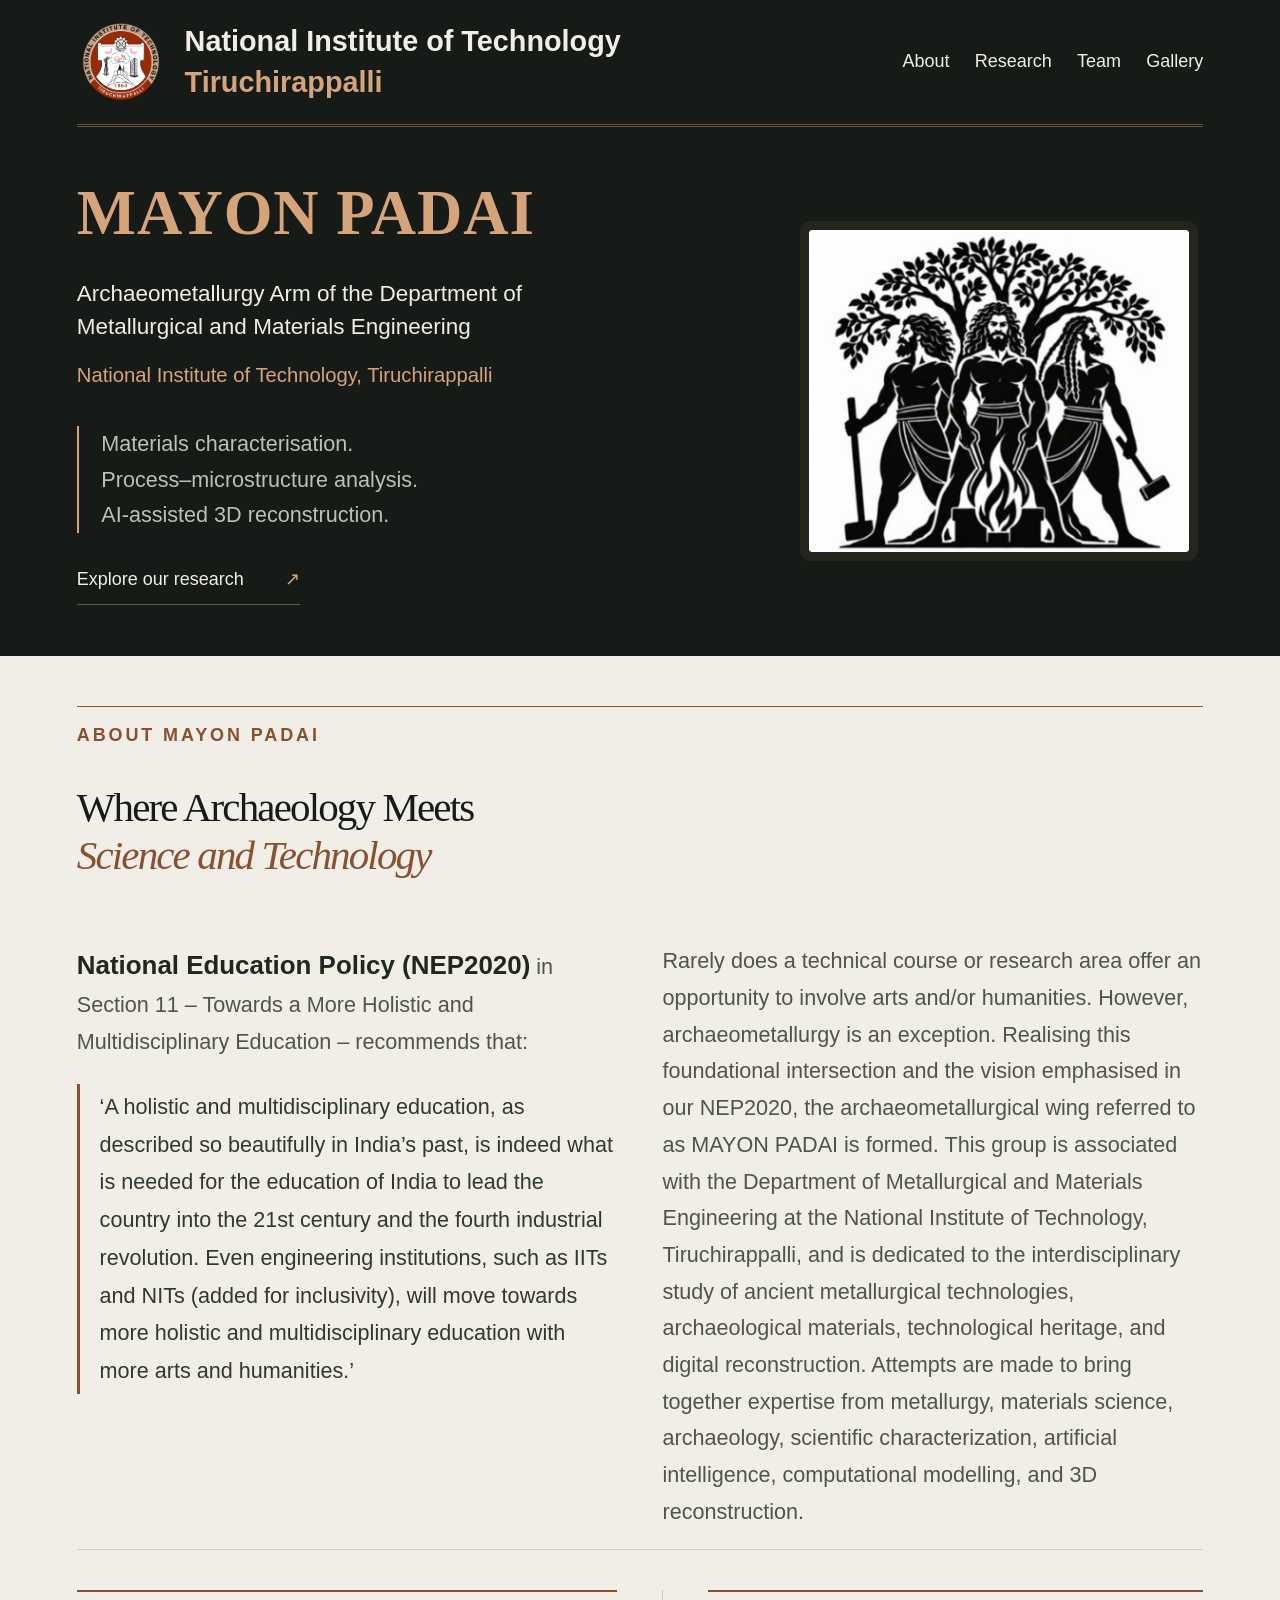
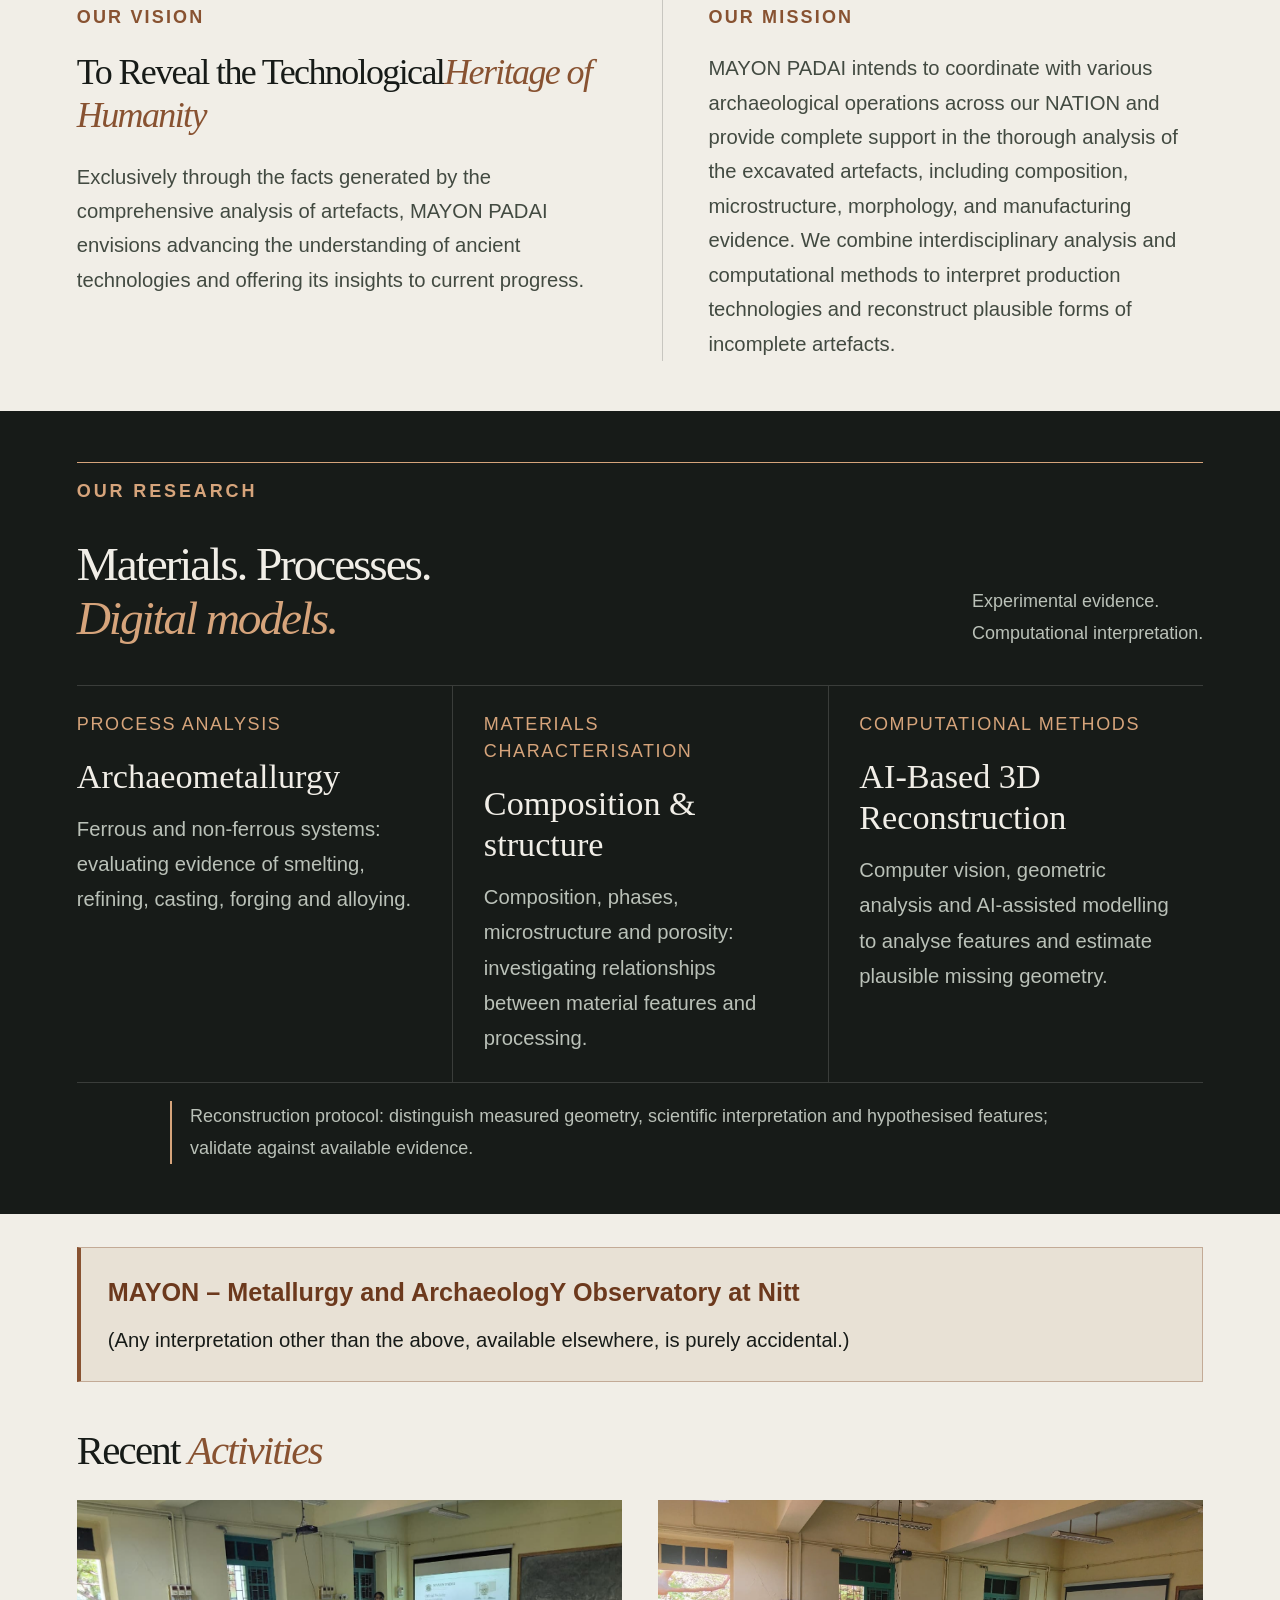
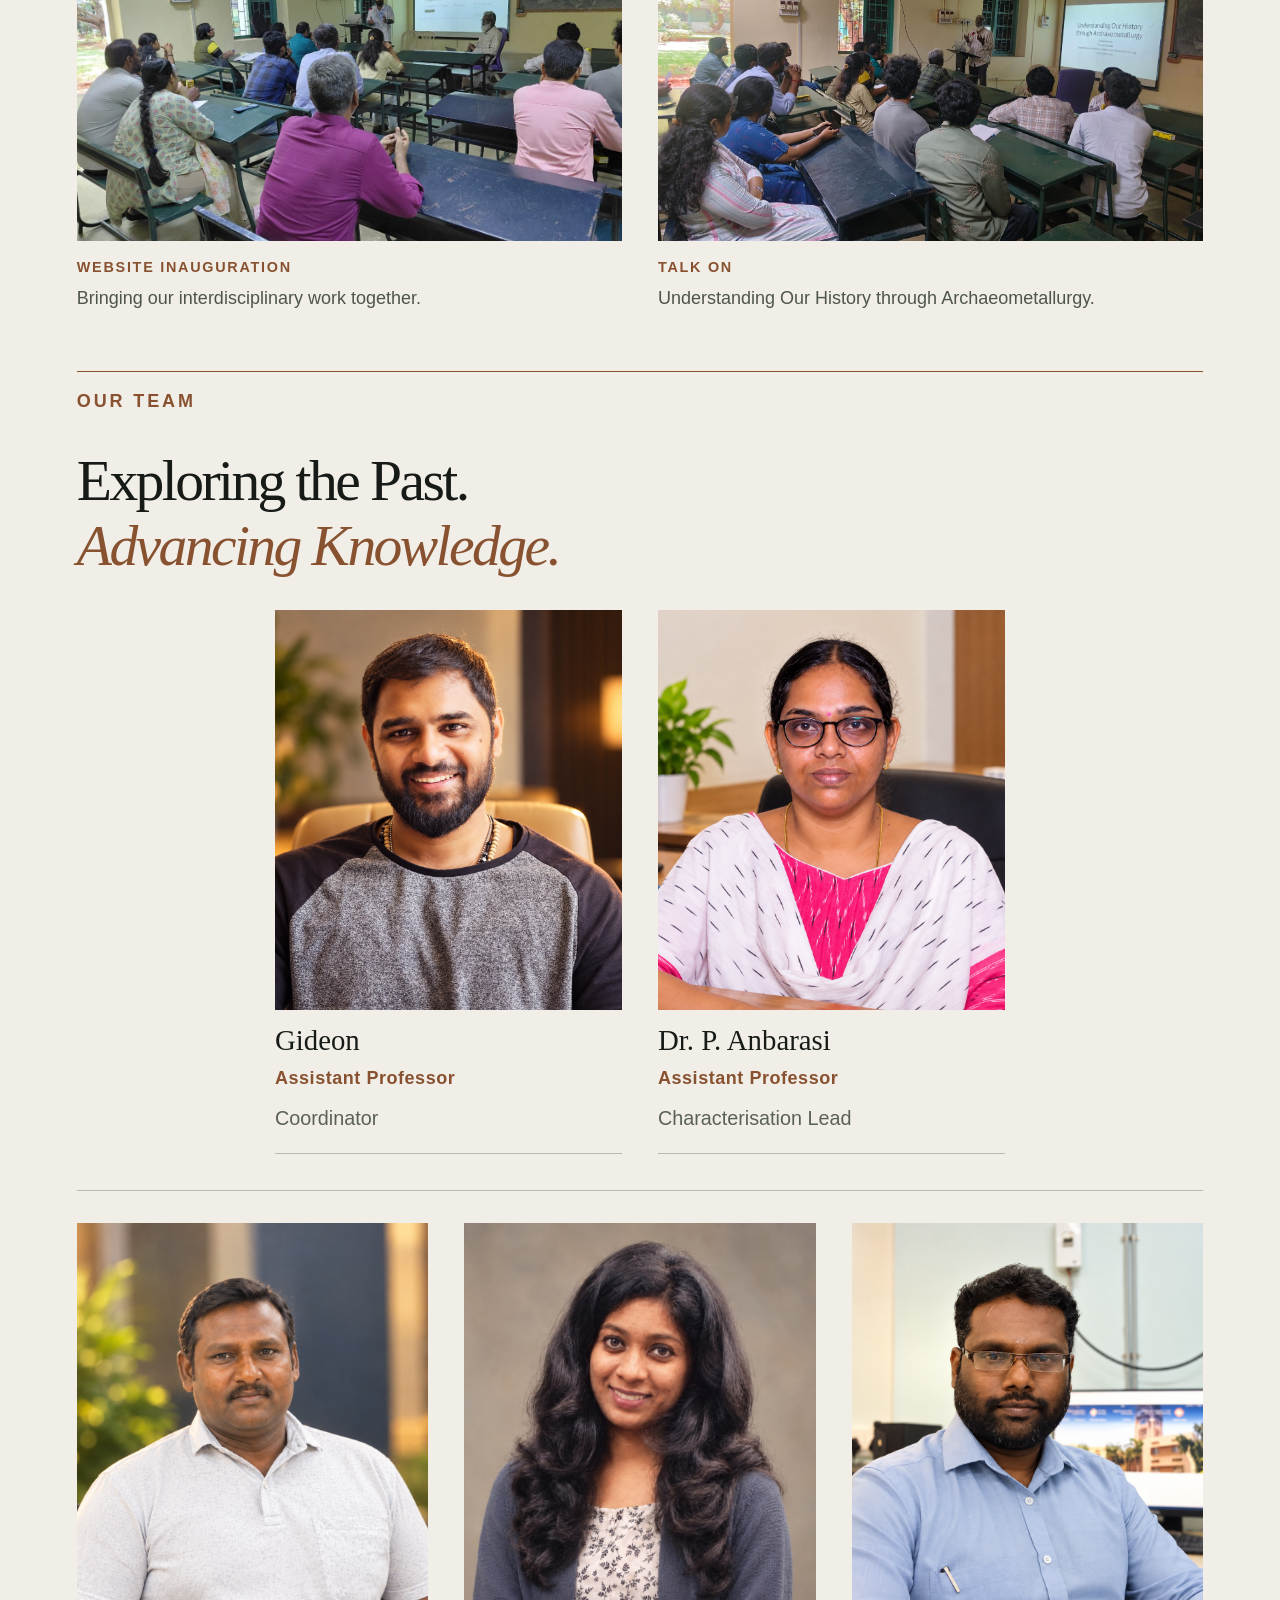
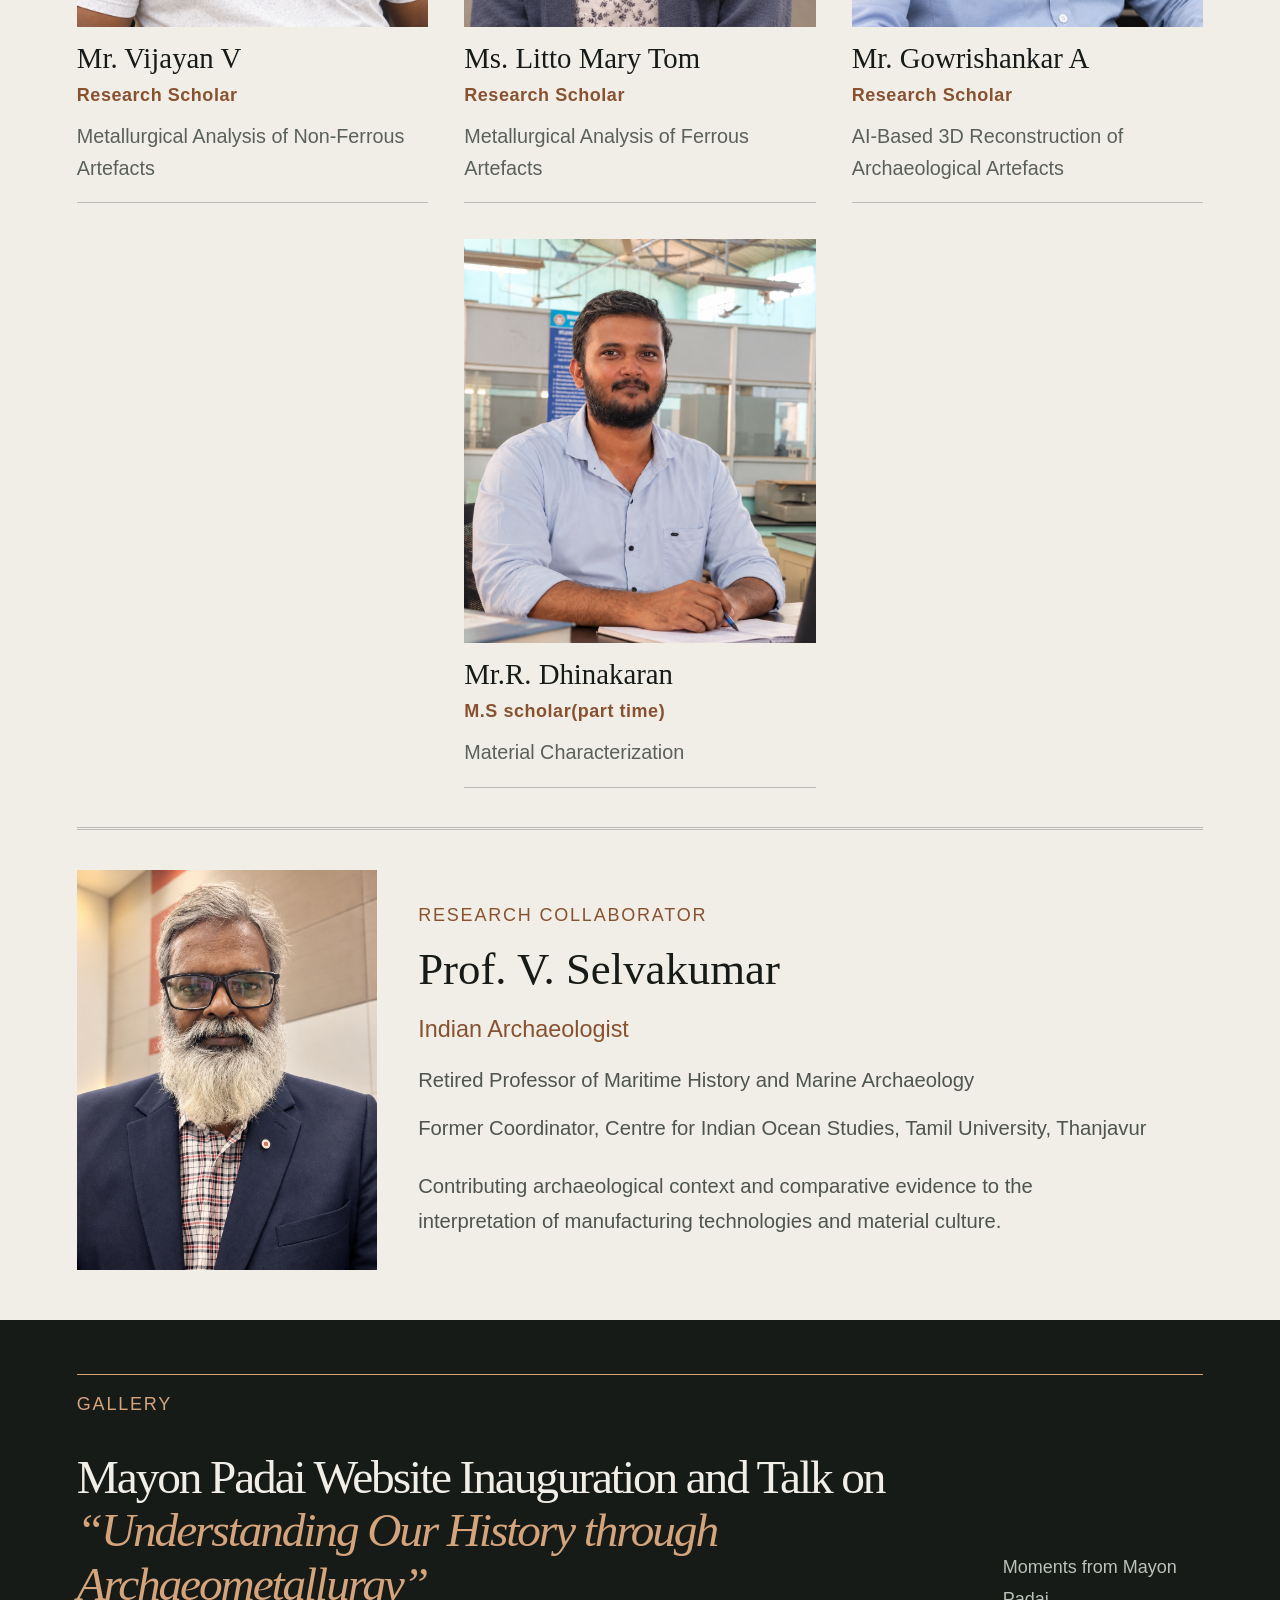
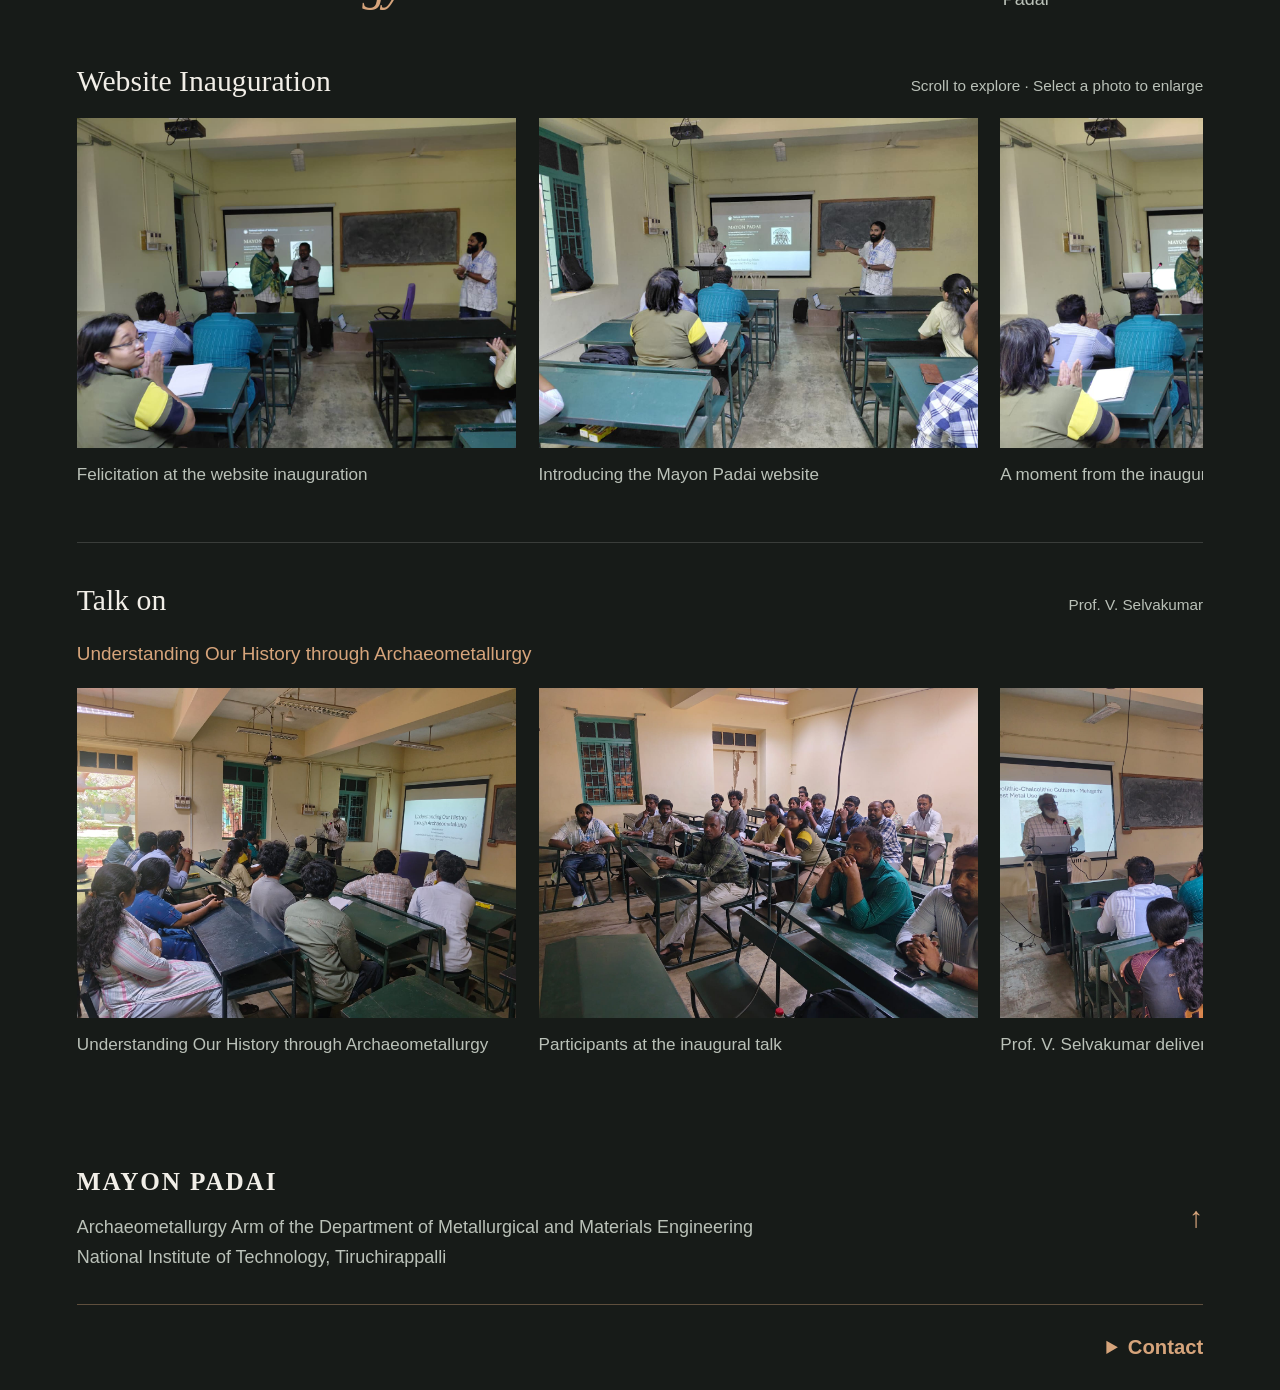
==== index.html @ aadac547 "Move Recent Activities immediately above Our Team" ====
<!doctype html>
<html lang="en">
<head>
<meta charset="utf-8"><meta name="viewport" content="width=device-width, initial-scale=1"><meta name="theme-color" content="#171b18">
<title>Mayon Padai · National Institute of Technology, Tiruchirappalli</title>
<meta name="description" content="Mayon Padai, the Archaeometallurgy arm of Metallurgical and Materials Engineering at National Institute of Technology, Tiruchirappalli. Materials characterisation, process analysis and computational reconstruction.">
<link rel="icon" href="mayon_padai_gmail_dp.png"><link rel="stylesheet" href="styles.css?v=20261001-activities">
</head>
<body>
<a class="skip" href="#main">Skip to content</a>
<header class="wrap"><div class="institution-brand"><img class="nit-logo" src="nit-trichy.png" alt="National Institute of Technology, Tiruchirappalli logo" width="3508" height="3498"><a class="institution-name" href="#home">National Institute of Technology<span>Tiruchirappalli</span></a></div><nav aria-label="Main navigation"><a href="#about">About</a><a href="#research">Research</a><a href="#team">Team</a><a href="#gallery">Gallery</a></nav></header>
<main id="main">
<section class="hero wrap" id="home"><div class="hero-copy"><p class="eyebrow">ARCHAEOMETALLURGY · MATERIALS · AI-BASED 3D RECONSTRUCTION</p><h1>MAYON PADAI</h1><p class="department">Archaeometallurgy Arm of the Department of<br>Metallurgical and Materials Engineering</p><p class="institution">National Institute of Technology, Tiruchirappalli</p><p class="intro">Materials characterisation.<br>Process–microstructure analysis.<br>AI-assisted 3D reconstruction.</p><a class="text-link" href="#research">Explore our research <span aria-hidden="true">↗</span></a></div><figure class="emblem"><div class="emblem-crop"><img src="mayon_padai_gmail_dp.png" alt="Mayon Padai emblem: three craftspeople beneath a tree beside a furnace" width="800" height="800"></div></figure></section>
<section class="about light" id="about" aria-labelledby="about-title"><div class="wrap section-grid"><div><p class="eyebrow">ABOUT MAYON PADAI</p><h2 id="about-title">Where Archaeology Meets<br><em>Science and Technology</em></h2></div><div><p><strong class="nep-highlight">National Education Policy (NEP2020)</strong> in Section 11 – Towards a More Holistic and Multidisciplinary Education – recommends that:</p><blockquote class="nep-quote">‘A holistic and multidisciplinary education, as described so beautifully in India’s past, is indeed what is needed for the education of India to lead the country into the 21st century and the fourth industrial revolution. Even engineering institutions, such as IITs and NITs (added for inclusivity), will move towards more holistic and multidisciplinary education with more arts and humanities.’</blockquote><p>Rarely does a technical course or research area offer an opportunity to involve arts and/or humanities. However, archaeometallurgy is an exception. Realising this foundational intersection and the vision emphasised in our NEP2020, the archaeometallurgical wing referred to as MAYON PADAI is formed. This group is associated with the Department of Metallurgical and Materials Engineering at the National Institute of Technology, Tiruchirappalli, and is dedicated to the interdisciplinary study of ancient metallurgical technologies, archaeological materials, technological heritage, and digital reconstruction. Attempts are made to bring together expertise from metallurgy, materials science, archaeology, scientific characterization, artificial intelligence, computational modelling, and 3D reconstruction.</p></div></div></section>
<section class="vision-mission light" id="vision-mission" aria-label="Our vision and mission"><div class="wrap vision-mission-grid"><article aria-labelledby="vision-title"><p class="eyebrow">OUR VISION</p><h2 id="vision-title">To Reveal the Technological<br><em>Heritage of Humanity</em></h2><div class="statement-copy"><p>Exclusively through the facts generated by the comprehensive analysis of artefacts, MAYON PADAI envisions advancing the understanding of ancient technologies and offering its insights to current progress.</p></div></article><article aria-labelledby="mission-title"><h2 class="eyebrow" id="mission-title">OUR MISSION</h2><div class="statement-copy"><p>MAYON PADAI intends to coordinate with various archaeological operations across our NATION and provide complete support in the thorough analysis of the excavated artefacts, including composition, microstructure, morphology, and manufacturing evidence. We combine interdisciplinary analysis and computational methods to interpret production technologies and reconstruct plausible forms of incomplete artefacts.</p></div></article></div></section><section class="research wrap" id="research"><p class="eyebrow">OUR RESEARCH</p><div class="section-heading"><h2>Materials. Processes.<br><em>Digital models.</em></h2><p>Experimental evidence.<br>Computational interpretation.</p></div><div class="research-grid"><article><p class="field-label">PROCESS ANALYSIS</p><h3>Archaeometallurgy</h3><p>Ferrous and non-ferrous systems: evaluating evidence of smelting, refining, casting, forging and alloying.</p></article><article><p class="field-label">MATERIALS CHARACTERISATION</p><h3>Composition & structure</h3><p>Composition, phases, microstructure and porosity: investigating relationships between material features and processing.</p></article><article><p class="field-label">COMPUTATIONAL METHODS</p><h3>AI-Based 3D Reconstruction</h3><p>Computer vision, geometric analysis and AI-assisted modelling to analyse features and estimate plausible missing geometry.</p></article></div><p class="research-note">Reconstruction protocol: distinguish measured geometry, scientific interpretation and hypothesised features; validate against available evidence.</p></section>
<aside class="mayon-note light"><div class="wrap"><p class="mayon-expansion">MAYON – Metallurgy and ArchaeologY Observatory at Nitt</p><p>(Any interpretation other than the above, available elsewhere, is purely accidental.)</p></div></aside>
<section class="event-feature light" id="activities" aria-labelledby="activities-title"><div class="wrap"><h2 id="activities-title">Recent <em>Activities</em></h2></div><div class="wrap event-feature-grid">
<figure><a href="#gallery"><img src="event-06.jpeg" alt="Faculty and scholars gathered for the Mayon Padai website inauguration" loading="lazy" width="1280" height="960"></a><figcaption><span>WEBSITE INAUGURATION</span>Bringing our interdisciplinary work together.</figcaption></figure>
<figure><a href="#gallery"><img src="event-07.jpeg" alt="Prof. V. Selvakumar presenting the inaugural archaeometallurgy talk" loading="lazy" width="1599" height="1200"></a><figcaption><span>TALK ON</span>Understanding Our History through Archaeometallurgy.</figcaption></figure>
</div></section><section class="team light" id="team"><div class="wrap"><p class="eyebrow">OUR TEAM</p><h2>Exploring the Past.<br><em>Advancing Knowledge.</em></h2><div class="team-grid faculty-grid">
<article class="person"><img src="gideon.png" alt="Gideon" width="1254" height="1254" loading="lazy"><h3>Gideon</h3><p class="position">Assistant Professor</p><p>Coordinator</p></article>
<article class="person"><img src="anbarasi.png" alt="Dr. P. Anbarasi" width="1316" height="1195" loading="lazy"><h3>Dr. P. Anbarasi</h3><p class="position">Assistant Professor</p><p>Characterisation Lead</p></article>
</div><div class="team-grid scholars-grid"><article class="person"><img src="vijayan.jpeg" alt="Mr. Vijayan V" width="1448" height="1086" loading="lazy"><h3>Mr. Vijayan V</h3><p class="position">Research Scholar</p><p>Metallurgical Analysis of Non-Ferrous Artefacts</p></article>
<article class="person mary"><img src="litto.jpeg" alt="Ms. Litto Mary Tom" width="1404" height="1120" loading="lazy"><h3>Ms. Litto Mary Tom</h3><p class="position">Research Scholar</p><p>Metallurgical Analysis of Ferrous Artefacts</p></article>
<article class="person"><img src="gowri.png" alt="Mr. Gowrishankar A" width="1448" height="1086" loading="lazy"><h3>Mr. Gowrishankar A</h3><p class="position">Research Scholar</p><p>AI-Based 3D Reconstruction of Archaeological Artefacts</p></article><article class="person dhinakaran"><img src="DINAKARAN.png" alt="Mr.R. Dhinakaran" width="1087" height="1447" loading="lazy"><h3>Mr.R. Dhinakaran</h3><p class="position">M.S scholar(part time)</p><p>Material Characterization</p></article></div><div class="collaborator"><img src="dr.selvakumar.png" alt="Prof. V. Selvakumar" width="1086" height="1448" loading="lazy"><div><p class="eyebrow">RESEARCH COLLABORATOR</p><h3>Prof. V. Selvakumar</h3><p class="collaborator-role">Indian Archaeologist</p><p>Retired Professor of Maritime History and Marine Archaeology</p><p class="small">Former Coordinator, Centre for Indian Ocean Studies, Tamil University, Thanjavur</p><p class="collaborator-summary">Contributing archaeological context and comparative evidence to the interpretation of manufacturing technologies and material culture.</p></div></div></div></section>
<section class="gallery wrap" id="gallery" aria-labelledby="gallery-title">
<p class="eyebrow">GALLERY</p><div class="section-heading"><h2 id="gallery-title">Mayon Padai Website Inauguration and Talk on<br><em>&ldquo;Understanding Our History through Archaeometallurgy&rdquo;</em></h2><p>Moments from Mayon Padai</p></div>
<div class="gallery-group"><div class="gallery-heading"><h3>Website Inauguration</h3><span>Scroll to explore · Select a photo to enlarge</span></div><div class="gallery-rail" tabindex="0" role="region" aria-label="Website inauguration photographs"><figure class="gallery-card"><a href="event-01.jpeg" target="_blank" rel="noopener" aria-label="View full photo: Felicitation at the website inauguration"><img src="event-01.jpeg" alt="Felicitation at the website inauguration" loading="lazy" width="1280" height="960"></a><figcaption>Felicitation at the website inauguration</figcaption></figure>
<figure class="gallery-card"><a href="event-02.jpeg" target="_blank" rel="noopener" aria-label="View full photo: Introducing the Mayon Padai website"><img src="event-02.jpeg" alt="Introducing the Mayon Padai website" loading="lazy" width="1280" height="960"></a><figcaption>Introducing the Mayon Padai website</figcaption></figure>
<figure class="gallery-card"><a href="event-03.jpeg" target="_blank" rel="noopener" aria-label="View full photo: A moment from the inauguration"><img src="event-03.jpeg" alt="A moment from the inauguration" loading="lazy" width="1280" height="960"></a><figcaption>A moment from the inauguration</figcaption></figure>
<figure class="gallery-card"><a href="event-04.jpeg" target="_blank" rel="noopener" aria-label="View full photo: Opening address and gathering"><img src="event-04.jpeg" alt="Opening address and gathering" loading="lazy" width="1280" height="960"></a><figcaption>Opening address and gathering</figcaption></figure>
<figure class="gallery-card"><a href="event-05.jpeg" target="_blank" rel="noopener" aria-label="View full photo: The website launch"><img src="event-05.jpeg" alt="The website launch" loading="lazy" width="1280" height="960"></a><figcaption>The website launch</figcaption></figure>
<figure class="gallery-card"><a href="event-06.jpeg" target="_blank" rel="noopener" aria-label="View full photo: Faculty and scholars at the inauguration"><img src="event-06.jpeg" alt="Faculty and scholars at the inauguration" loading="lazy" width="1280" height="960"></a><figcaption>Faculty and scholars at the inauguration</figcaption></figure></div></div>
<div class="gallery-group"><div class="gallery-heading"><h3>Talk on</h3><span>Prof. V. Selvakumar</span></div><p class="talk-title">Understanding Our History through Archaeometallurgy</p><div class="gallery-rail" tabindex="0" role="region" aria-label="Inaugural talk photographs"><figure class="gallery-card"><a href="event-07.jpeg" target="_blank" rel="noopener" aria-label="View full photo: Understanding Our History through Archaeometallurgy"><img src="event-07.jpeg" alt="Understanding Our History through Archaeometallurgy" loading="lazy" width="1280" height="960"></a><figcaption>Understanding Our History through Archaeometallurgy</figcaption></figure>
<figure class="gallery-card"><a href="event-08.jpeg" target="_blank" rel="noopener" aria-label="View full photo: Participants at the inaugural talk"><img src="event-08.jpeg" alt="Participants at the inaugural talk" loading="lazy" width="1280" height="960"></a><figcaption>Participants at the inaugural talk</figcaption></figure>
<figure class="gallery-card"><a href="event-09.jpeg" target="_blank" rel="noopener" aria-label="View full photo: Prof. V. Selvakumar delivering the talk"><img src="event-09.jpeg" alt="Prof. V. Selvakumar delivering the talk" loading="lazy" width="1280" height="960"></a><figcaption>Prof. V. Selvakumar delivering the talk</figcaption></figure>
<figure class="gallery-card"><a href="event-10.jpeg" target="_blank" rel="noopener" aria-label="View full photo: Discussion on early metallurgy"><img src="event-10.jpeg" alt="Discussion on early metallurgy" loading="lazy" width="1280" height="960"></a><figcaption>Discussion on early metallurgy</figcaption></figure></div></div>
</section></main>
<footer class="wrap"><div class="footer-affiliation"><a class="brand" href="#home">MAYON PADAI</a><p>Archaeometallurgy Arm of the Department of Metallurgical and Materials Engineering<br>National Institute of Technology, Tiruchirappalli</p></div><a class="top" href="#home" aria-label="Back to top">↑</a></footer>
<section class="contact wrap" id="contact" aria-label="Contact information"><details class="contact-disclosure"><summary>Contact</summary><div class="contact-panel"><address>National Institute of Technology<br>Department of Metallurgical and Materials Engineering<br>Tiruchirappalli – 620015<br>Tamil Nadu, India</address><div class="contact-links"><a href="mailto:mayonpadai@gmail.com">mayonpadai@gmail.com</a><div class="contact-phones"><a href="tel:+919787367514">97873 67514</a><a href="tel:+919789173777">97891 73777</a></div></div></div></details></section>
</body></html>
---- styles.css ----
:root{color-scheme:dark;--bg:#171b18;--paper:#f1eee7;--copper:#d6a47b;--muted:#bac1b8;--line:#ffffff26;--serif:Georgia,'Times New Roman',serif}*{box-sizing:border-box}html{scroll-behavior:smooth}body{margin:0;background:var(--bg);color:var(--paper);font:1rem/1.75 'Segoe UI',Arial,sans-serif}a{color:inherit;text-decoration:none}a:focus-visible{outline:2px solid var(--copper);outline-offset:6px}.wrap{width:min(1280px,88%);margin:auto}header{display:flex;align-items:center;justify-content:space-between;gap:2rem;min-height:100px;border-bottom:1px solid var(--line)}.brand{font-size:1.125rem;font-weight:650;letter-spacing:.13em}.brand span{display:block;font-size:.75rem;letter-spacing:.14em;font-weight:400;color:var(--muted);margin-top:.2rem}nav{display:flex;gap:2.4rem;font-size:.9rem}nav a:hover,.text-link:hover{color:var(--copper)}h1,h2,h3,p,figure{margin-top:0}h1,h2{font-family:var(--serif);font-weight:400;letter-spacing:-.045em;line-height:1.13}h1{font-size:clamp(2.8rem,5.1vw,4.9rem);margin-bottom:1.5rem}h2{font-size:clamp(2.4rem,3.7vw,3.5rem);margin-bottom:1.8rem}em{color:var(--copper);font-weight:400}.eyebrow{font-size:.75rem;font-weight:500;letter-spacing:.13em;color:var(--copper);margin-bottom:1.7rem}.hero{display:grid;grid-template-columns:1.5fr 1fr;gap:5%;align-items:center;padding-top:5rem;padding-bottom:5rem}.intro{font-size:1.25rem;color:var(--muted);line-height:1.55}.affiliation{font-size:.875rem;color:var(--muted);margin:1.8rem 0}.affiliation strong{font-weight:400;color:var(--paper)}.text-link{display:inline-block;border-bottom:1px solid #d6a47b70;padding:.5rem 0;font-size:.9rem}.text-link span{margin-left:2rem;color:var(--copper)}.emblem{margin:0;text-align:center}.emblem img{display:block;width:100%;height:auto;max-width:380px;margin:auto;border-radius:50%;background:white;border:10px solid #d6a47b;box-shadow:0 0 0 1px #d6a47b50,0 0 0 15px #d6a47b08}.emblem figcaption{margin-top:2rem;font-size:.75rem;letter-spacing:.15em;color:var(--copper)}.light{background:var(--paper);color:var(--bg);color-scheme:light}.light em,.light .eyebrow{color:#885231}.about,.team{padding:4rem 0}.section-grid{display:grid;grid-template-columns:1fr 1.1fr;gap:8%}.section-grid>div:last-child{padding-top:2.7rem}.section-grid p:not(.eyebrow){color:#4d554c}.section-grid .body-lead{font-size:1.25rem;color:var(--bg)!important;line-height:1.6}.purpose{border-top:1px solid #171b1830;padding-top:1rem;margin-bottom:0;font-size:.95rem}.purpose strong{display:block;color:#885231;margin-bottom:.3rem}.research{padding-top:4rem;padding-bottom:4rem}.section-heading{display:flex;justify-content:space-between;align-items:end;gap:2rem}.section-heading>p{color:var(--muted);font-size:.95rem}.research-grid{display:grid;grid-template-columns:repeat(3,1fr);border-top:1px solid var(--line);border-bottom:1px solid var(--line);margin-top:1rem}.research-grid article{padding:1.8rem 1.7rem 1.8rem 0}.research-grid article+article{border-left:1px solid var(--line);padding-left:1.7rem}.number{color:var(--copper);font-size:.8rem}.research-grid h3{font:1.6rem/1.3 var(--serif);margin:1rem 0 .8rem}.research-grid p{color:var(--muted);margin:0}.journey{display:flex;flex-wrap:wrap;gap:.7rem 1.4rem;justify-content:center;font-size:.9rem;margin:2rem 0 1rem}.journey span{color:var(--copper)}.research-note{font-size:.875rem;color:var(--muted);text-align:center;margin:0}.team-grid{display:grid;grid-template-columns:repeat(5,minmax(0,1fr));gap:1.25rem;margin-top:2.2rem}.person img,.portrait-initials{width:100%;height:auto;aspect-ratio:4/5;object-fit:cover;object-position:center 30%;background:#d8d3c8}.portrait-initials{display:grid;place-items:center;font:3rem var(--serif);color:#885231}.person h3{font-size:1rem;font-weight:600;line-height:1.4;margin:.9rem 0 .25rem}.person p{font-size:.875rem;line-height:1.6;color:#5a6158;margin:0}.collaborator{display:flex;align-items:center;gap:1.7rem;border-top:1px solid #171b1826;margin-top:3rem;padding-top:2rem}.collaborator img{width:100px;height:125px;object-fit:cover;object-position:center 25%}.collaborator .eyebrow{margin-bottom:.6rem}.collaborator h3{font:1.6rem var(--serif);margin:0 0 .6rem}.collaborator p:not(.eyebrow){margin:0;color:#4d554c;font-size:.9rem}.collaborator .small{font-size:.8rem!important}footer{display:flex;align-items:center;justify-content:space-between;gap:2rem;padding-top:2.4rem;padding-bottom:2.4rem}footer p{font-size:.8rem;color:var(--muted);margin:.4rem 0 0}.top{font-size:1.6rem;color:var(--copper)}.skip{position:absolute;top:-100px;left:1rem;background:var(--paper);color:var(--bg);padding:.7rem;z-index:10}.skip:focus{top:1rem}::selection{background:var(--copper);color:var(--bg)}@media(max-width:900px){.hero{gap:4%;grid-template-columns:1.5fr 1fr}.hero .eyebrow{max-width:300px}.team-grid{grid-template-columns:repeat(3,minmax(0,1fr))}.section-grid{gap:5%}.emblem img{border-width:6px}.emblem figcaption{font-size:.75rem;letter-spacing:.04em}}@media(max-width:640px){header{min-height:110px;align-items:start;flex-direction:column;justify-content:center;gap:.8rem;padding:1rem 0}nav{gap:2rem}.brand span{font-size:.75rem}.hero{grid-template-columns:1fr;padding-top:2.7rem;padding-bottom:3rem;gap:2.5rem}h1{font-size:clamp(2.6rem,8.8vw,3.6rem)}.hero .eyebrow{max-width:none}.emblem img{max-width:230px}.emblem figcaption{margin-top:1.4rem}.section-grid{grid-template-columns:1fr;gap:0}.section-grid>div:last-child{padding-top:0}.about,.team{padding:3rem 0}.research{padding-top:3rem;padding-bottom:3rem}.section-heading>p{display:none}.research-grid{grid-template-columns:1fr}.research-grid article+article{border-left:0;border-top:1px solid var(--line);padding-left:0}.research-grid article{padding:1.4rem 0}.research-grid h3{margin:.5rem 0}.journey{gap:.4rem .7rem;justify-content:start}.research-note{text-align:left}.team-grid{grid-template-columns:repeat(2,minmax(0,1fr));gap:1.7rem 1rem}.collaborator{align-items:start;gap:1rem}.collaborator img{width:76px;height:100px}.collaborator h3{font-size:1.4rem}footer{align-items:start;flex-wrap:wrap;gap:1rem}footer>p{flex-basis:80%;order:2}.top{margin-left:auto}.affiliation br{display:none}.affiliation strong{display:block}}@media(prefers-reduced-motion:reduce){html{scroll-behavior:auto}}@media print{body,.light{background:white;color:black}.hero,.about,.team,.research{padding:1.5rem 0}.emblem img{max-width:180px}header nav,.text-link,.top{display:none}p{color:#333!important}.team-grid{break-inside:avoid}}
/* Larger type and a clearer academic hierarchy. */
body{font-size:1.125rem}.hero{grid-template-columns:minmax(0,1.65fr) minmax(0,1fr);gap:4%;padding-top:4rem;padding-bottom:4rem}h1{font-family:'Segoe UI',Arial,sans-serif;font-weight:650;font-size:clamp(3.1rem,6.5vw,6rem);line-height:1.08;letter-spacing:-.055em;margin-bottom:1.5rem}.department{font-size:clamp(1.25rem,1.7vw,1.65rem);line-height:1.5;margin-bottom:.8rem}.institution{color:var(--copper);font-size:1.125rem;margin-bottom:1.8rem}.intro{font-size:1.3rem;line-height:1.65}.eyebrow{font-size:.875rem;letter-spacing:.1em}.hero .eyebrow{display:none}.brand{font-size:1.4rem}.brand span{font-size:.875rem}nav,.text-link{font-size:1rem}.emblem-crop{width:100%;max-width:380px;aspect-ratio:800/678;margin:auto;overflow:hidden;background:white;border-radius:4px;box-shadow:0 0 0 9px #d6a47b12}.emblem .emblem-crop img{display:block;width:100%;max-width:none;height:auto;margin:0;border:0;border-radius:0;box-shadow:none}.emblem figcaption{font-size:.875rem;letter-spacing:.1em}.section-grid .body-lead{font-size:1.4rem}.purpose,.section-heading>p,.research-note,.journey{font-size:1rem}.research-grid h3{font-size:1.8rem}.team-group-heading{font-size:1.35rem;font-weight:600;margin:2rem 0 1.3rem;color:#885231}.team-grid{margin-top:0;gap:2.5rem}.faculty-grid{grid-template-columns:repeat(2,minmax(0,1fr));max-width:780px;margin-left:auto;margin-right:auto}.scholars-grid{grid-template-columns:repeat(3,minmax(0,1fr))}.scholars-heading{margin-top:3rem;border-top:1px solid #171b1826;padding-top:2rem}.person img{aspect-ratio:4/4.6}.person h3{font-size:1.35rem;margin-top:1rem}.person p{font-size:1.0625rem}.person .position{color:#885231;font-weight:600;margin-bottom:.25rem}.collaborator{margin-top:4rem;padding-top:3rem;gap:3rem;align-items:center}.collaborator img{width:clamp(210px,26vw,340px);height:auto;aspect-ratio:3/4;flex-shrink:0;object-fit:cover}.collaborator h3{font-size:clamp(2.1rem,3.5vw,3.3rem);line-height:1.2}.collaborator p:not(.eyebrow){font-size:1.125rem;margin-top:.7rem}.collaborator .small{font-size:1.0625rem!important}.collaborator .collaborator-role{font-size:1.3rem!important;color:#885231!important}.collaborator .collaborator-summary{margin-top:1.25rem!important}footer p{font-size:1rem}@media(max-width:900px){.hero{grid-template-columns:minmax(0,1.4fr) minmax(0,1fr)}h1{font-size:clamp(2.6rem,6.2vw,5rem)}.department br{display:none}.team-grid{gap:1.5rem}}@media(max-width:640px){.hero{grid-template-columns:1fr;gap:2.5rem;padding-top:3rem;padding-bottom:3rem}h1{font-size:clamp(2.45rem,10.5vw,4.1rem)}.department{font-size:1.3rem}.institution{font-size:1.125rem}.emblem-crop{max-width:280px}.emblem .emblem-crop img{max-width:none}.faculty-grid{grid-template-columns:repeat(2,minmax(0,1fr));gap:1rem}.scholars-grid{grid-template-columns:repeat(3,minmax(0,1fr));gap:.8rem}.person h3{font-size:1.1rem;overflow-wrap:anywhere}.person p{font-size:1rem}.scholars-grid .person h3{font-size:1rem}.scholars-grid .person p{font-size:.875rem}.collaborator{flex-direction:column;align-items:start;gap:1.8rem}.collaborator img{width:min(100%,320px)}.collaborator h3{font-size:2.3rem}.collaborator p:not(.eyebrow){font-size:1.125rem}.team-group-heading{font-size:1.3rem}.brand span{font-size:.8rem}footer>p{flex-basis:90%}}@media(max-width:360px){.scholars-grid{grid-template-columns:1fr}.scholars-grid .person{max-width:260px}.scholars-grid .person h3{font-size:1.2rem}.scholars-grid .person p{font-size:1rem}}
.institution-brand{display:flex;align-items:center;gap:1.1rem}.nit-logo{display:block;width:88px;height:88px;object-fit:contain}header{padding-top:1rem;padding-bottom:1rem}@media(max-width:640px){.nit-logo{width:70px;height:70px}.institution-brand{gap:.8rem}header{gap:1rem}.brand{font-size:1.2rem}nav{padding-bottom:.25rem}}
.vision-mission{padding:0 0 4rem}.vision-mission-grid{display:grid;grid-template-columns:1fr 1fr;gap:8%;border-top:1px solid #171b1826;padding-top:3rem}.vision-mission h2{font-size:clamp(2rem,3vw,3rem)}.vision-mission article>p:last-child{color:#4d554c;margin-bottom:0;font-size:1.125rem}.vision-mission .eyebrow{margin-bottom:1.2rem}@media(max-width:640px){.vision-mission{padding-bottom:3rem}.vision-mission-grid{grid-template-columns:1fr;gap:2.5rem;padding-top:2.5rem}}
.institution-brand .brand span{max-width:32rem;letter-spacing:.025em;text-transform:none;line-height:1.5}@media(max-width:640px){.institution-brand{min-width:0}.institution-brand .brand{min-width:0}.institution-brand .brand span{font-size:.875rem}.nit-logo{flex-shrink:0}}
/* Heritage-style lettering for the Mayon Padai name. */
.hero h1{font-family:Palatino,'Palatino Linotype','Book Antiqua',Georgia,serif;font-weight:700;letter-spacing:.025em;font-size:clamp(2.6rem,5.8vw,5.6rem);line-height:1.15;color:var(--copper)}.brand{font-family:Palatino,'Palatino Linotype','Book Antiqua',Georgia,serif;font-weight:700;letter-spacing:.075em}.brand span{font-family:'Segoe UI',Arial,sans-serif;font-weight:400}@media(max-width:640px){.hero h1{font-size:clamp(2rem,8.7vw,3.5rem);letter-spacing:.015em}}
/* Research magazine: strong typographic hierarchy and open editorial columns. */
header{border-bottom:3px double #d6a47b60}.hero{padding-top:4.5rem;padding-bottom:4.5rem}.hero .intro{border-left:2px solid var(--copper);padding-left:1.25rem;font-size:1.2rem}.hero .department{max-width:44rem}.emblem figcaption{font-size:.8rem;letter-spacing:.09em}.about .eyebrow,.vision-mission .eyebrow,.research>.eyebrow,.team .wrap>.eyebrow{display:block;border-top:1px solid currentColor;padding-top:.75rem;letter-spacing:.16em;font-weight:600}.about h2{font-size:clamp(2.1rem,3.5vw,3.3rem)}.vision-mission-grid{gap:6%}.vision-mission-grid article+article{border-left:1px solid #171b1826;padding-left:3rem}.research-grid{gap:0}.field-label{font-size:.8rem!important;letter-spacing:.09em;color:var(--copper)!important;margin-bottom:1rem!important;line-height:1.5}.research-grid h3{font-size:1.9rem;line-height:1.2}.research-grid article{padding-top:2rem;padding-bottom:2rem}.team .wrap>h2{max-width:900px;margin-bottom:3rem;font-size:clamp(2.6rem,4.5vw,4.2rem)}.faculty-grid{max-width:860px;gap:3rem;margin-bottom:3rem}.scholars-grid{border-top:1px solid #171b1840;padding-top:2.5rem;gap:2.5rem}.person{border-bottom:1px solid #171b1840;padding-bottom:1.5rem}.person img{display:block}.person h3{font-family:var(--serif);font-size:1.6rem;font-weight:400;line-height:1.25}.person .position{font-size:.9rem;letter-spacing:.03em}.person p:last-child{margin-top:.6rem;font-size:1.05rem}.collaborator{border-top:3px double #171b1840}.collaborator-summary{max-width:620px}.research-note{border-left:2px solid var(--copper);padding-left:1rem;text-align:left;max-width:940px;margin:1.7rem auto 0}@media(max-width:640px){.hero{padding-top:3rem;padding-bottom:3rem}.vision-mission-grid article+article{border-left:0;border-top:1px solid #171b1826;padding-left:0;padding-top:2rem}.faculty-grid{gap:1rem;margin-bottom:2rem}.scholars-grid{gap:.8rem;padding-top:2rem}.faculty-grid .person h3{font-size:1.35rem}.scholars-grid .person h3{font-size:1.2rem}.person p:last-child{font-size:1rem}.scholars-grid .person .position{font-size:.875rem}.team .wrap>h2{margin-bottom:2rem}.hero .intro{font-size:1.125rem}}@media(max-width:420px){.scholars-grid{grid-template-columns:1fr}.scholars-grid .person{display:grid;grid-template-columns:110px minmax(0,1fr);column-gap:1rem;align-items:start;max-width:none}.scholars-grid .person img{grid-row:1/4}.scholars-grid .person h3{margin-top:0;font-size:1.3rem}.scholars-grid .person p{grid-column:2}.scholars-grid .person p:last-child{font-size:.95rem;margin-top:.4rem}}
.contact{display:grid;grid-template-columns:1fr 1.5fr;gap:2rem;border-top:1px solid #d6a47b60;padding-top:2rem;padding-bottom:3rem}.contact h2{font-size:2.5rem;margin:0}.contact-details>a{font-size:clamp(1.2rem,2vw,1.6rem);color:var(--copper)}.contact-phones{display:flex;flex-wrap:wrap;gap:.7rem 2rem;margin-top:.7rem;font-size:1.125rem}.contact a:hover{text-decoration:underline;text-underline-offset:5px}@media(max-width:640px){.contact{grid-template-columns:1fr;gap:1rem}.contact h2{font-size:2rem}}
/* Full research statements, set as spacious editorial features. */
.vision-mission{padding-bottom:5rem}.vision-mission-grid{display:block;padding-top:3.5rem}.vision-mission-grid article{display:grid;grid-template-columns:minmax(0,.65fr) minmax(0,2fr);column-gap:3rem}.vision-mission-grid article>.eyebrow{grid-column:1;font-family:'Segoe UI',Arial,sans-serif;font-size:1.125rem;font-weight:600;line-height:1.5;letter-spacing:.12em;margin:0;padding-top:1rem;border-top:2px solid #885231}.vision-mission-grid article>h2:not(.eyebrow){grid-column:2;font-size:clamp(2.6rem,4.4vw,4.3rem);line-height:1.16;margin:0 0 2rem}.vision-mission-grid article>.statement-copy{grid-column:2;max-width:900px}.statement-copy p{font-size:1.25rem;line-height:1.85;color:#424a41;margin:0 0 1.5rem}.statement-copy p.statement-lead{font-size:clamp(1.35rem,1.8vw,1.6rem);font-weight:500;line-height:1.7;color:#20271f}.statement-copy p:last-child{margin-bottom:0}.vision-mission-grid article+article{border-left:0;padding-left:0;border-top:1px solid #171b1838;margin-top:3.5rem;padding-top:3.5rem}.contact h2{font-size:3rem}.contact-details>a{font-size:clamp(1.4rem,2.5vw,2rem)}.contact-phones{font-size:1.3rem}@media(max-width:800px){.vision-mission-grid article{grid-template-columns:1fr;gap:1.5rem}.vision-mission-grid article>.eyebrow,.vision-mission-grid article>h2:not(.eyebrow),.vision-mission-grid article>.statement-copy{grid-column:1}.vision-mission-grid article>h2:not(.eyebrow){margin-bottom:0}.vision-mission-grid article>h2 br{display:none}.vision-mission-grid article>.eyebrow{max-width:220px}.vision-mission-grid article+article{margin-top:2.5rem;padding-top:2.5rem}.statement-copy p{font-size:1.125rem;line-height:1.8}.statement-copy p.statement-lead{font-size:1.3rem}.vision-mission{padding-bottom:3.5rem}.contact h2{font-size:2.5rem}}
.about{padding-top:4.5rem;padding-bottom:4.5rem}.about .section-grid{grid-template-columns:minmax(0,1fr) minmax(0,1.2fr);gap:6%}.about h2{font-size:clamp(2.5rem,3.8vw,3.8rem);line-height:1.18}.about .section-grid>div:last-child{padding-top:3.25rem}.about .section-grid p:not(.eyebrow){font-size:1.2rem;line-height:1.85;margin-bottom:1.5rem}.about .section-grid .body-lead{font-size:1.3rem;line-height:1.8}.about strong{font-weight:600;color:#20271f}.about .section-grid>div:last-child>p:last-child{margin-bottom:0}@media(max-width:800px){.about .section-grid{grid-template-columns:1fr;gap:.5rem}.about .section-grid>div:last-child{padding-top:0}.about .section-grid p:not(.eyebrow){font-size:1.125rem}.about .section-grid .body-lead{font-size:1.2rem}.about{padding-top:3rem;padding-bottom:3rem}}
/* Compact two-column layout with spacing reserved for section boundaries. */
.hero{padding-top:2.8rem;padding-bottom:2.8rem}.about{padding-top:2.8rem;padding-bottom:2.8rem}.about .section-grid{gap:4%}.about .section-grid>div:last-child{padding-top:2rem}.about .section-grid p:not(.eyebrow){margin-bottom:1rem;line-height:1.7}.about h2{font-size:clamp(2.25rem,3.2vw,3.2rem)}.vision-mission{padding-bottom:2.8rem}.vision-mission-grid{display:grid;grid-template-columns:repeat(2,minmax(0,1fr));gap:2.5rem;padding-top:2.2rem;align-items:start}.vision-mission-grid article{display:block;min-width:0}.vision-mission-grid article>.eyebrow{max-width:none;margin:0 0 1.15rem;padding-top:.65rem;font-size:1rem}.vision-mission-grid article>h2:not(.eyebrow){font-size:clamp(2rem,2.8vw,2.8rem);line-height:1.18;margin:0 0 1.3rem}.vision-mission-grid article>h2 br{display:none}.vision-mission-grid article+article{border-top:0;border-left:1px solid #171b1830;margin-top:0;padding-top:0;padding-left:2.5rem}.statement-copy p{font-size:1.125rem;line-height:1.7;margin-bottom:1rem}.statement-copy p.statement-lead{font-size:1.2rem;font-weight:500;line-height:1.7}.research{padding-top:2.8rem;padding-bottom:2.8rem}.research-grid article{padding-top:1.4rem;padding-bottom:1.4rem}.section-heading h2{margin-bottom:1.2rem}.journey{margin-top:1.3rem}.research-note{margin-top:1rem}.team{padding-top:2.8rem;padding-bottom:2.8rem}.team .wrap>h2{margin-bottom:1.8rem}.faculty-grid{margin-bottom:2rem;gap:2rem;max-width:730px}.scholars-grid{padding-top:1.8rem;gap:2rem}.person{padding-bottom:1rem}.person h3{margin-top:.75rem}.collaborator{margin-top:2.2rem;padding-top:2.2rem;gap:2.3rem}.collaborator img{width:clamp(210px,24vw,300px)}footer{padding-top:1.7rem;padding-bottom:1.7rem}.contact{padding-top:1.5rem;padding-bottom:2rem}@media(max-width:700px){.vision-mission-grid{grid-template-columns:1fr;gap:2rem}.vision-mission-grid article+article{padding-left:0;border-left:0}.vision-mission-grid article>.eyebrow{margin-bottom:1rem}.about .section-grid>div:last-child{padding-top:0}.hero,.research{padding-top:2rem;padding-bottom:2rem}.about,.team{padding-top:2rem;padding-bottom:2rem}.vision-mission{padding-bottom:2rem}.statement-copy p{font-size:1.125rem}.statement-copy p.statement-lead{font-size:1.2rem}.faculty-grid{gap:1rem}.scholars-grid{gap:.8rem}.collaborator{gap:1.5rem}.contact{gap:1rem}} 
/* Compact contact strip. */
.contact{display:flex;align-items:center;justify-content:space-between;flex-wrap:wrap;gap:.6rem 1.5rem;padding-top:1rem;padding-bottom:1rem}.contact h2{font-family:'Segoe UI',Arial,sans-serif;font-size:1.125rem;font-weight:600;letter-spacing:0;margin:0}.contact-details{display:flex;align-items:center;flex-wrap:wrap;gap:.4rem 1.5rem}.contact-details>a{font-size:1rem}.contact-phones{gap:.4rem 1.2rem;margin:0;font-size:1rem}@media(max-width:640px){.contact{gap:.5rem 1rem}.contact h2{font-size:1.0625rem}.contact-details{gap:.35rem 1rem}.contact-details>a,.contact-phones{font-size:.9375rem}}
/* Right-aligned contact block at the foot of the page. */
.contact{justify-content:flex-end;align-items:flex-start;flex-direction:column;gap:.35rem;text-align:right}.contact h2,.contact-details{align-self:flex-end}.contact-details{justify-content:flex-end}.contact-phones{justify-content:flex-end}@media(max-width:640px){.contact-details{flex-direction:column;align-items:flex-end;gap:.3rem}.contact-phones{gap:.35rem 1rem}}

/* Institutional identity and consistent About copy. */
.institution-name{font-family:'Segoe UI',Arial,sans-serif;font-size:clamp(1.15rem,2.25vw,2rem);font-weight:600;line-height:1.3;letter-spacing:0}.institution-name span{display:block;color:var(--copper);font-size:inherit;font-weight:inherit;margin-top:.2rem}.institution-brand{min-width:0}.nit-logo{flex-shrink:0}
.about .section-grid p:not(.eyebrow),.about .section-grid .body-lead{font-size:1.2rem;font-weight:400;line-height:1.7;color:#4d554c!important}
.footer-affiliation{max-width:850px}.footer-affiliation p{line-height:1.7}.contact{display:block;text-align:left}.contact-disclosure{width:100%}.contact-disclosure summary{width:fit-content;margin-left:auto;cursor:pointer;color:var(--copper);font-size:1.125rem;font-weight:600;padding:.4rem 0}.contact-disclosure summary:focus-visible{outline:2px solid var(--copper);outline-offset:6px}.contact-panel{display:flex;justify-content:space-between;gap:1.5rem;padding:1.5rem 0 .5rem;border-top:1px solid var(--line);margin-top:.75rem}.contact-panel address{font-style:normal;font-size:1rem;line-height:1.8}.contact-links{font-size:1rem}.contact-links>a{color:var(--copper)}.contact-panel .contact-phones{justify-content:flex-start;margin-top:.6rem}
@media(max-width:800px){header{flex-wrap:wrap;gap:1rem}.institution-brand{flex:1 1 auto}.about .section-grid p:not(.eyebrow),.about .section-grid .body-lead{font-size:1.125rem}.contact-panel{flex-direction:column}}
@media(max-width:640px){.institution-name{font-size:clamp(.95rem,4vw,1.45rem)}.nit-logo{width:60px;height:60px}.institution-brand{gap:.65rem}.contact-panel .contact-phones{flex-direction:column;gap:.3rem}}

/* Requested larger text, policy emphasis and team addition. */
html{font-size:18px}.about .section-grid{grid-template-columns:1fr}.about .section-grid>div:last-child{padding-top:0;columns:2;column-gap:2.5rem}.about .section-grid p,.nep-quote{break-inside:avoid}.nep-highlight{display:inline;color:#6c391d!important;background:#e5c5a3;padding:.1em .25em;box-decoration-break:clone;-webkit-box-decoration-break:clone;font-size:1.2em}.nep-quote{margin:1.3rem 0;padding:.2rem 0 .2rem 1.1rem;border-left:3px solid #885231;font-size:1.2rem;line-height:1.75;color:#30392e}.mayon-note{padding:1.8rem 0 0}.mayon-note .wrap{border:1px solid #88523160;border-left:4px solid #885231;padding:1.3rem 1.5rem;background:#e8e1d5}.mayon-note p{font-size:1.125rem;line-height:1.7;margin:0}.mayon-note .mayon-expansion{font-size:1.4rem;font-weight:600;color:#6c391d;margin-bottom:.5rem}.scholars-grid .dhinakaran{grid-column:2}.field-label{font-size:1rem!important}.brand span,.emblem figcaption,.person .position,.eyebrow{font-size:1rem}.person p,.person p:last-child,.contact-details>a,.contact-phones{font-size:1.1rem}.collaborator .small{font-size:1.125rem!important}@media(max-width:700px){.about .section-grid>div:last-child{columns:1}.scholars-grid{grid-template-columns:repeat(2,minmax(0,1fr));gap:1.2rem}.scholars-grid .dhinakaran{grid-column:auto}.scholars-grid .person{display:block;max-width:none}.scholars-grid .person h3{font-size:1.2rem;overflow-wrap:normal}.scholars-grid .person p,.scholars-grid .person .position,.scholars-grid .person p:last-child{font-size:1rem}.hero h1{font-size:clamp(2rem,8.7vw,3.5rem)}.brand span{font-size:.95rem}.mayon-note .mayon-expansion{font-size:1.25rem}.contact-details>a,.contact-phones{font-size:1rem}}@media(max-width:380px){.scholars-grid{grid-template-columns:1fr}.faculty-grid{grid-template-columns:1fr}.scholars-grid .person{max-width:280px}}

/* Policy title emphasis without a background. */
.about .nep-highlight{background:none;padding:0;font-weight:800;color:#20271f!important;font-size:1.2em}
/* Keep the main title on one line at all supported widths. */
.hero h1{white-space:nowrap;font-size:clamp(2rem,4.9vw,4.7rem);letter-spacing:.015em}@media(max-width:700px){.hero h1{font-size:clamp(1.7rem,8.3vw,3.5rem)}}


/* Event photographs: compact editorial features and swipeable albums. */
.event-feature{padding:0 0 2.8rem}.event-feature-grid{display:grid;grid-template-columns:1fr 1fr;gap:2rem}.event-feature figure{margin:0}.event-feature img{display:block;width:100%;height:auto;aspect-ratio:16/10;object-fit:cover}.event-feature figcaption{font-size:1rem;line-height:1.5;padding-top:.9rem;color:#4d554c}.event-feature figcaption span{display:block;color:#885231;font-size:.8rem;font-weight:650;letter-spacing:.12em;margin-bottom:.35rem}.gallery{padding-top:3rem;padding-bottom:3rem}.gallery>.eyebrow{border-top:1px solid var(--copper);padding-top:.75rem}.gallery-heading{display:flex;align-items:baseline;justify-content:space-between;gap:1rem;flex-wrap:wrap;margin:1.6rem 0 1rem}.gallery-heading h3{font:1.65rem/1.3 var(--serif);margin:0}.gallery-heading span{font-size:.85rem;color:var(--muted)}.gallery-group+.gallery-group{margin-top:2rem;padding-top:.5rem;border-top:1px solid var(--line)}.gallery-rail{display:flex;gap:1.25rem;overflow-x:auto;scroll-snap-type:x mandatory;padding:0 0 1rem;scrollbar-color:var(--copper) #292e28;scrollbar-width:auto}.gallery-card{flex:0 0 39%;min-width:0;margin:0;scroll-snap-align:start}.gallery-card a{display:block}.gallery-card img{display:block;width:100%;height:auto;aspect-ratio:4/3;object-fit:cover;transition:filter .2s}.gallery-card a:hover img{filter:brightness(1.08)}.gallery-card figcaption{font-size:.95rem;line-height:1.5;color:var(--muted);padding-top:.8rem}.talk-title{font-size:1.05rem;color:var(--copper);margin-bottom:1rem}.gallery-rail:focus-visible{outline:2px solid var(--copper);outline-offset:6px}nav{flex-wrap:wrap;gap:1.4rem}@media(max-width:700px){.event-feature-grid{gap:1rem}.event-feature img{aspect-ratio:4/3}.event-feature figcaption{font-size:.9rem}.event-feature figcaption span{font-size:.7rem}.gallery-card{flex-basis:82%}.gallery{padding-top:2rem;padding-bottom:2rem}.gallery-heading{gap:.5rem}.gallery-heading span{font-size:.8rem}.event-feature{padding-bottom:2rem}}@media(max-width:420px){.event-feature-grid{grid-template-columns:1fr}.gallery-card{flex-basis:90%}}
#activities{padding-top:2.5rem;padding-bottom:.5rem}#activities h2{font-size:clamp(2rem,3.2vw,3.2rem);margin-bottom:1.5rem}
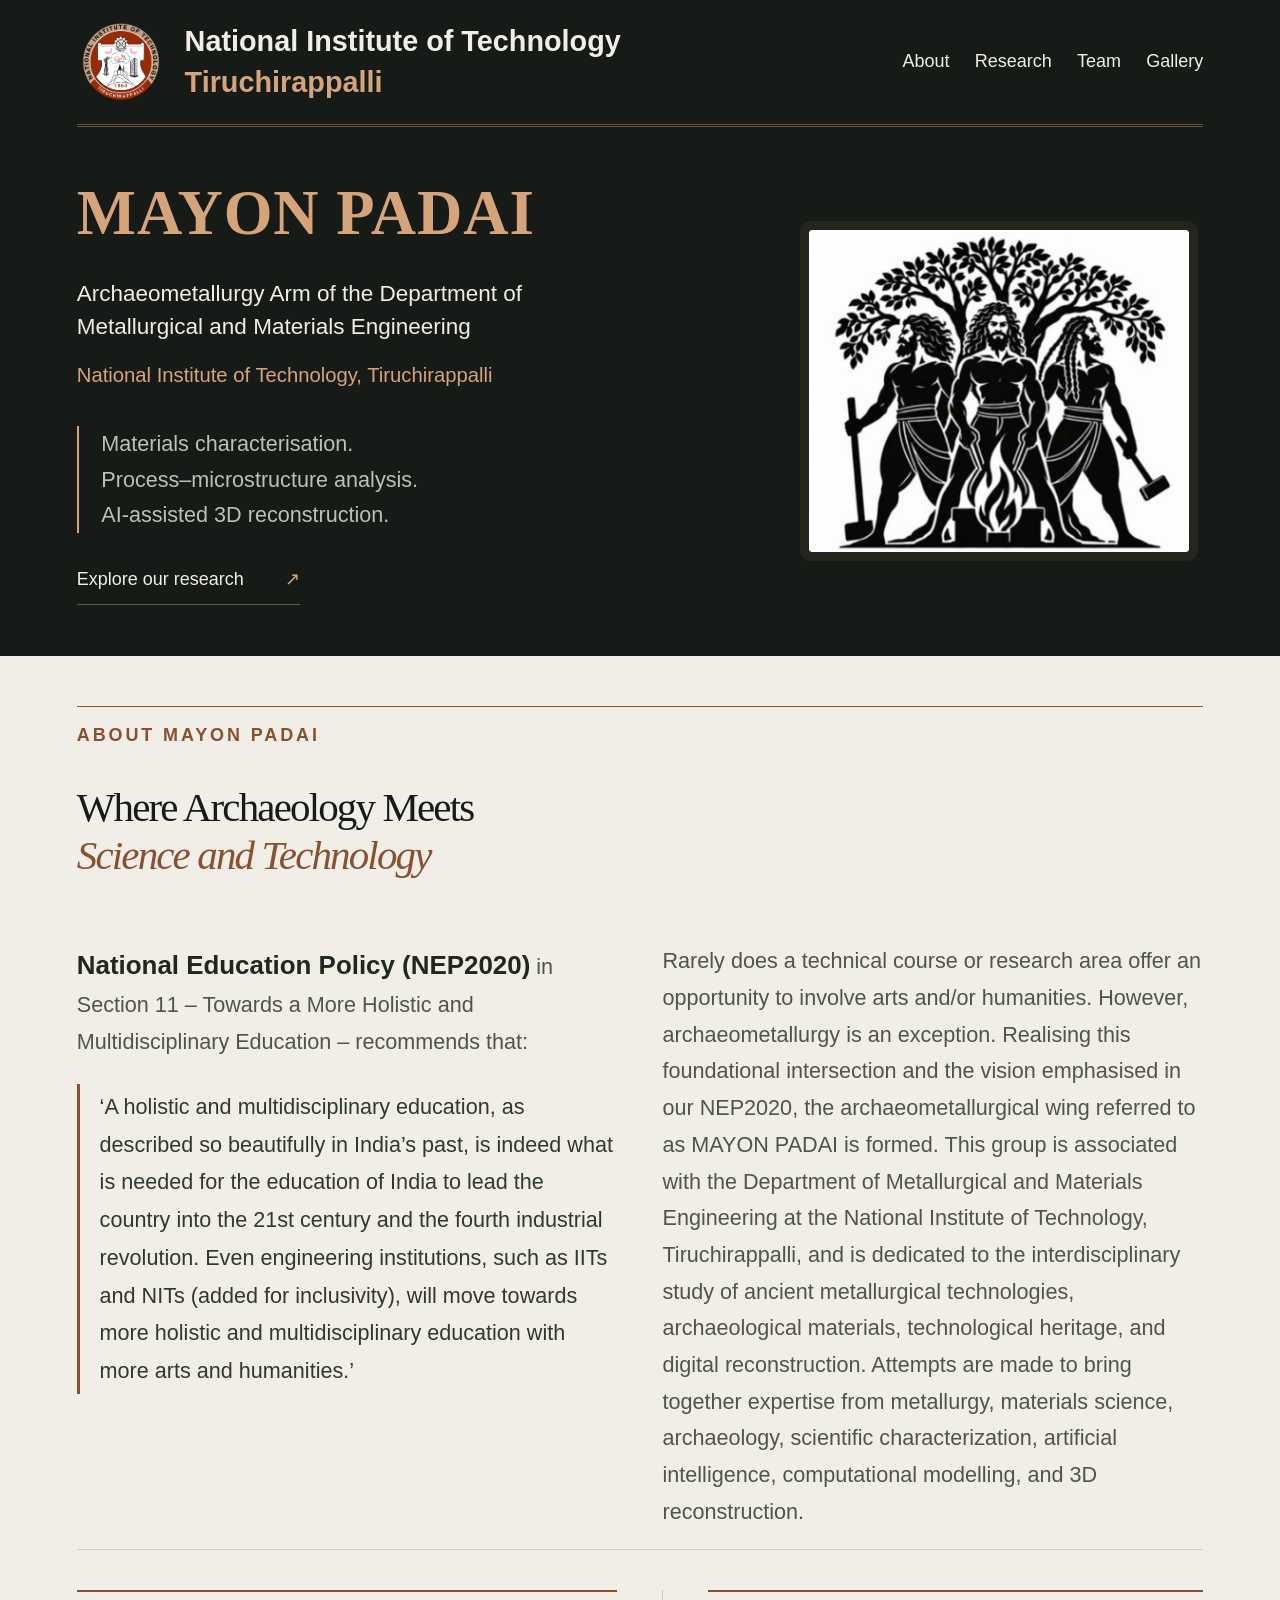
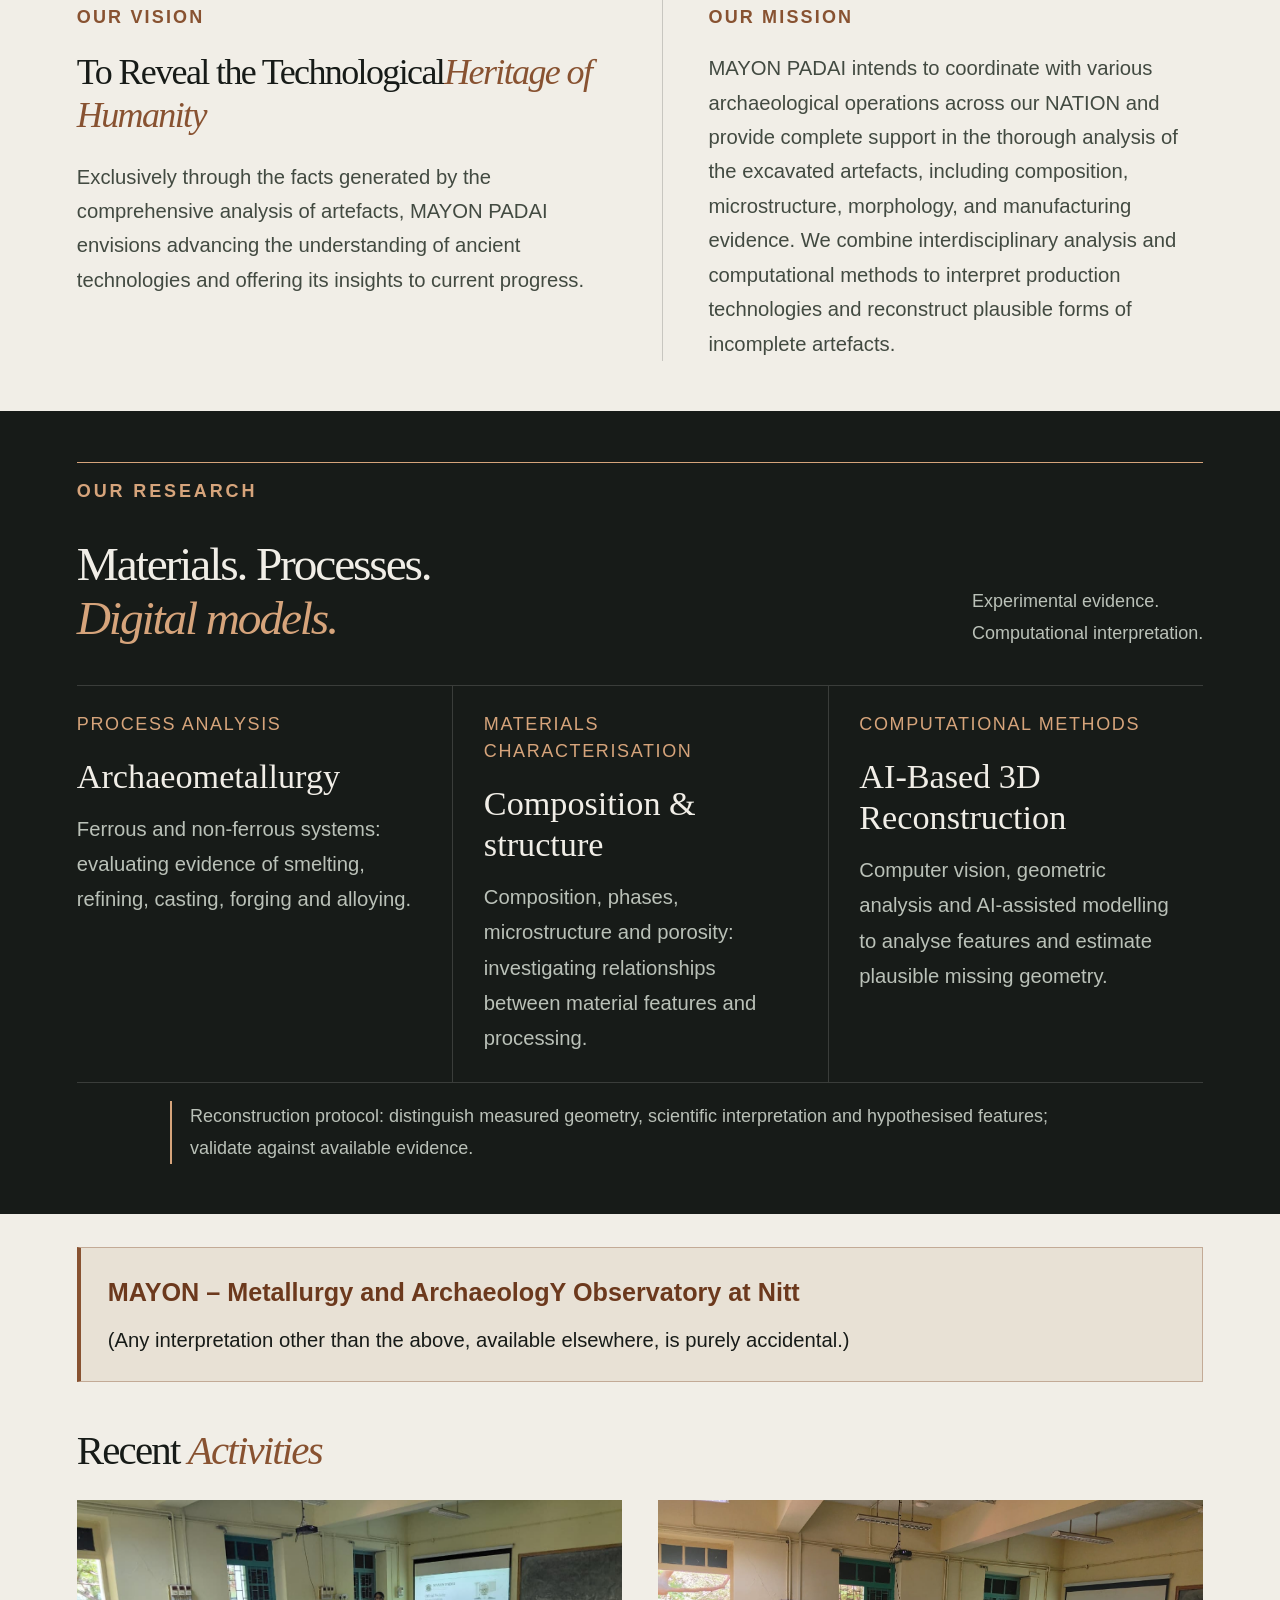
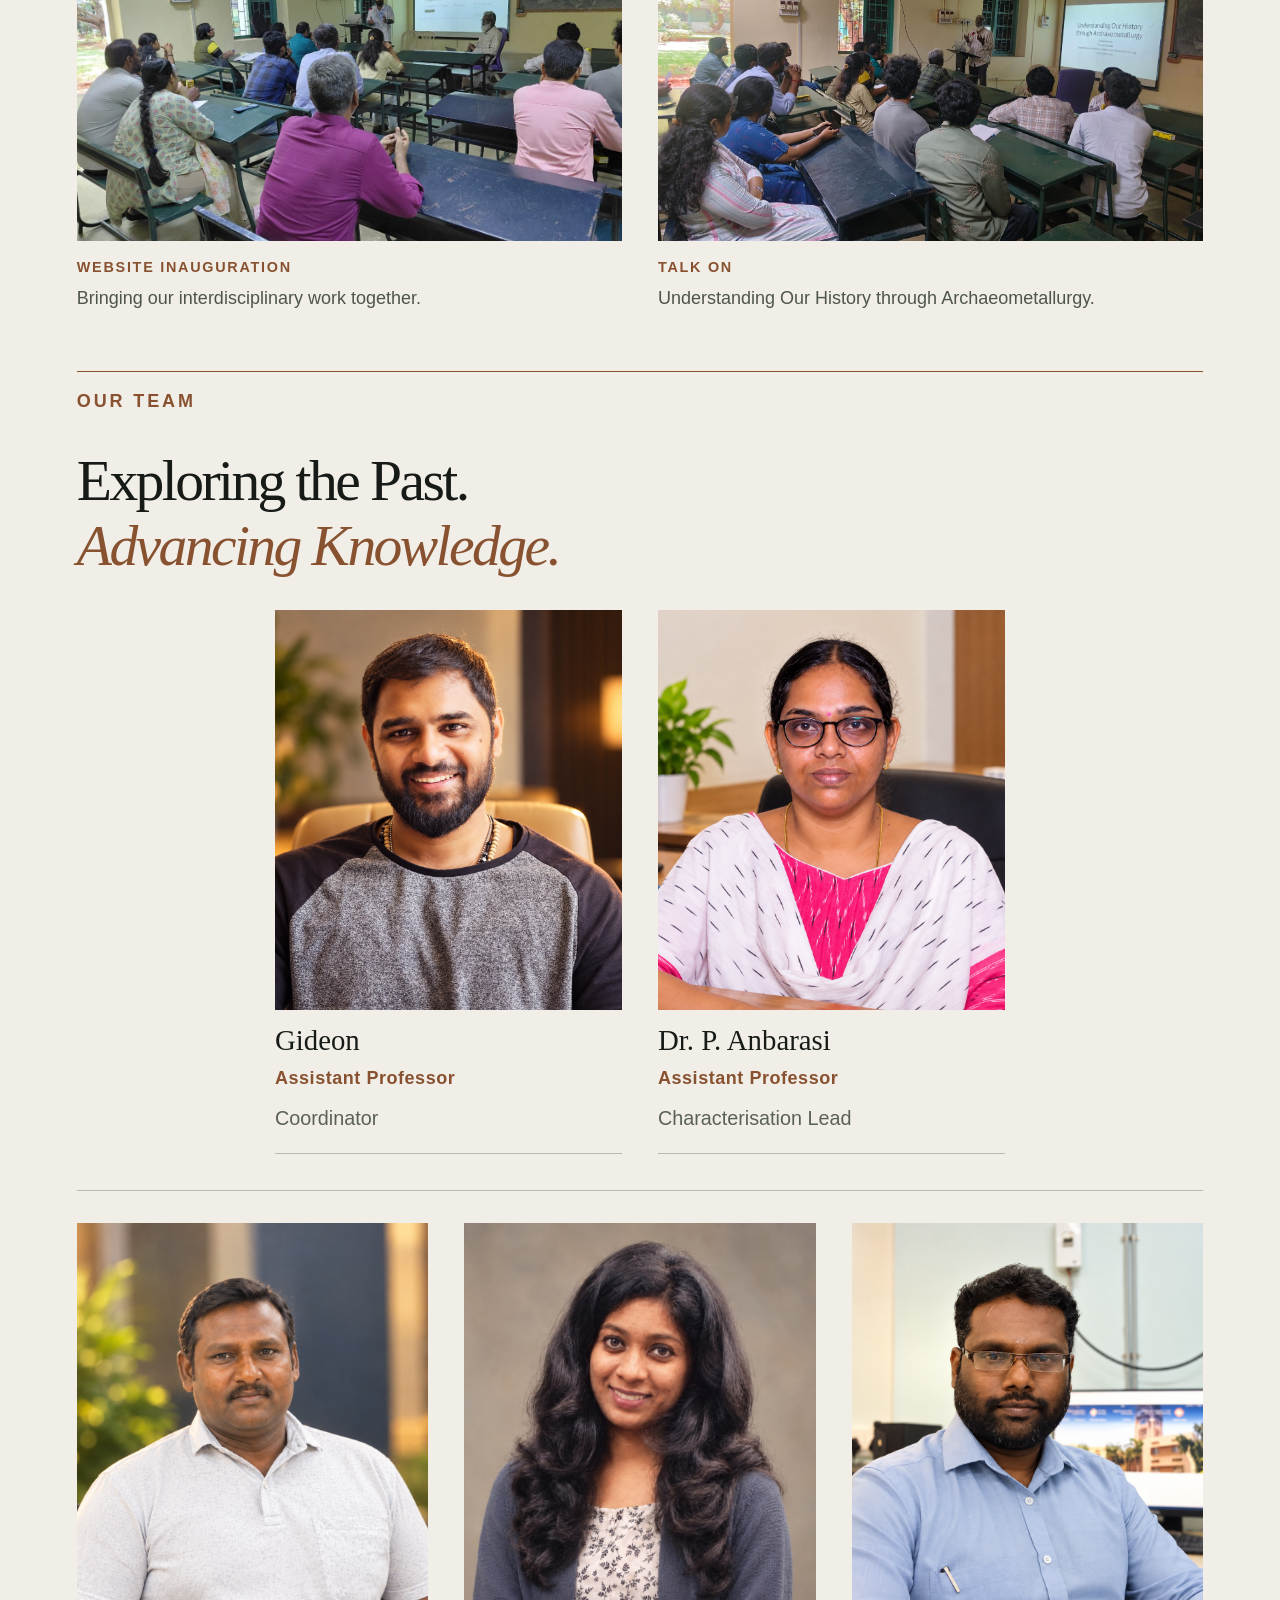
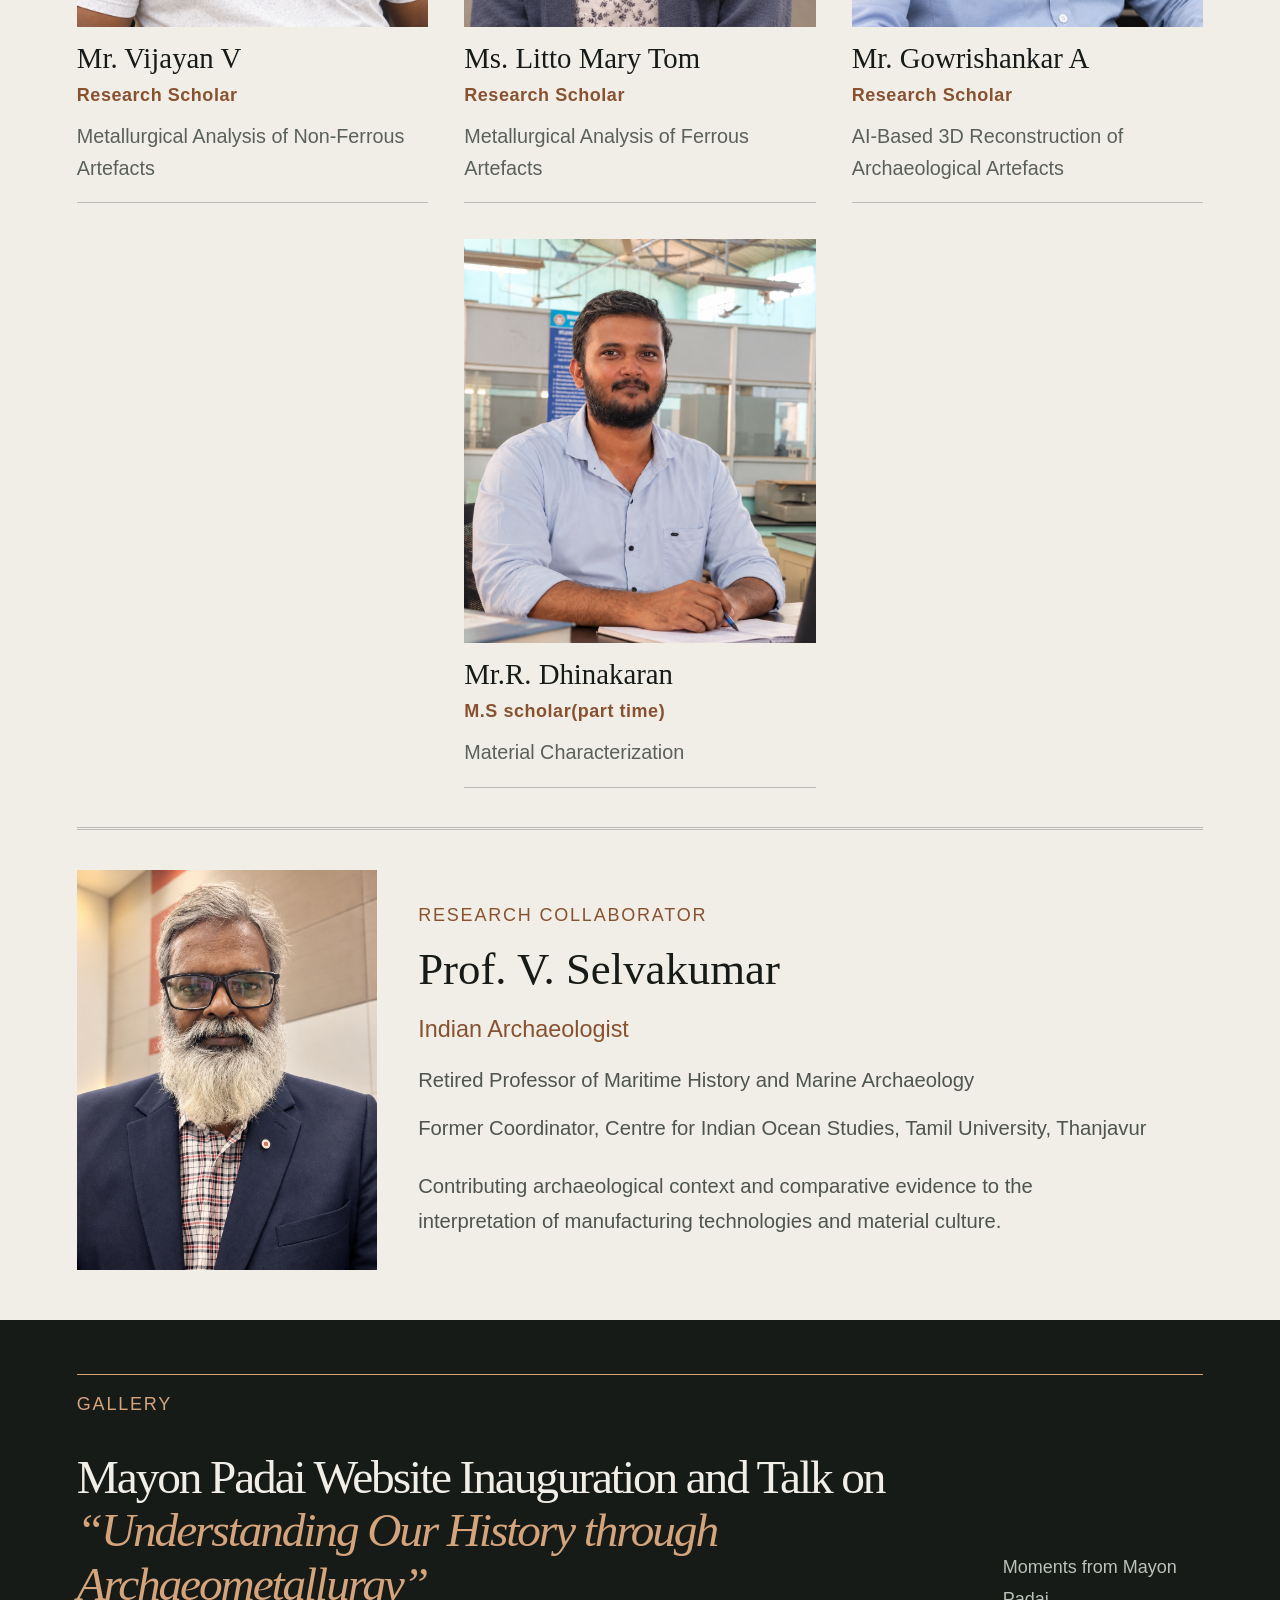
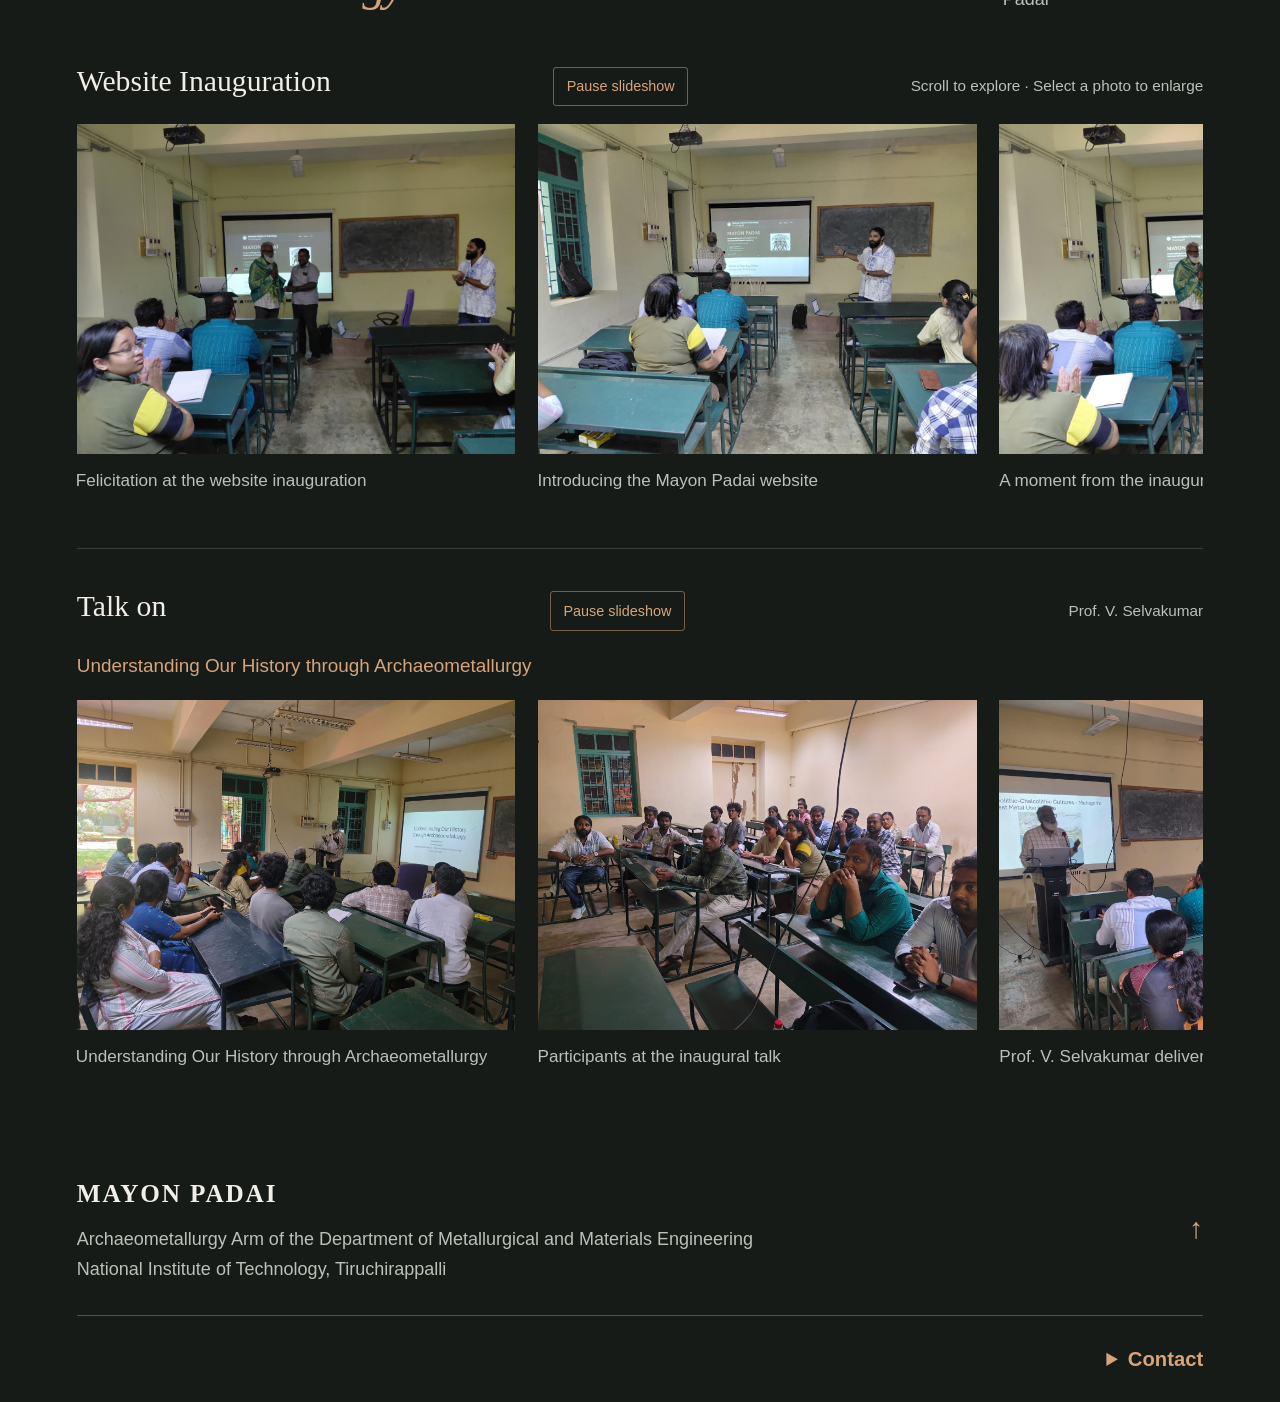
==== commit 3ee7bbd8: "Add automatic gallery scrolling with pause controls" ====
--- a/index.html
+++ b/index.html
@@ -4,7 +4,7 @@
 <meta charset="utf-8"><meta name="viewport" content="width=device-width, initial-scale=1"><meta name="theme-color" content="#171b18">
 <title>Mayon Padai · National Institute of Technology, Tiruchirappalli</title>
 <meta name="description" content="Mayon Padai, the Archaeometallurgy arm of Metallurgical and Materials Engineering at National Institute of Technology, Tiruchirappalli. Materials characterisation, process analysis and computational reconstruction.">
-<link rel="icon" href="mayon_padai_gmail_dp.png"><link rel="stylesheet" href="styles.css?v=20261001-activities">
+<link rel="icon" href="mayon_padai_gmail_dp.png"><link rel="stylesheet" href="styles.css?v=20261001-auto">
 </head>
 <body>
 <a class="skip" href="#main">Skip to content</a>
@@ -25,20 +25,64 @@
 <article class="person"><img src="gowri.png" alt="Mr. Gowrishankar A" width="1448" height="1086" loading="lazy"><h3>Mr. Gowrishankar A</h3><p class="position">Research Scholar</p><p>AI-Based 3D Reconstruction of Archaeological Artefacts</p></article><article class="person dhinakaran"><img src="DINAKARAN.png" alt="Mr.R. Dhinakaran" width="1087" height="1447" loading="lazy"><h3>Mr.R. Dhinakaran</h3><p class="position">M.S scholar(part time)</p><p>Material Characterization</p></article></div><div class="collaborator"><img src="dr.selvakumar.png" alt="Prof. V. Selvakumar" width="1086" height="1448" loading="lazy"><div><p class="eyebrow">RESEARCH COLLABORATOR</p><h3>Prof. V. Selvakumar</h3><p class="collaborator-role">Indian Archaeologist</p><p>Retired Professor of Maritime History and Marine Archaeology</p><p class="small">Former Coordinator, Centre for Indian Ocean Studies, Tamil University, Thanjavur</p><p class="collaborator-summary">Contributing archaeological context and comparative evidence to the interpretation of manufacturing technologies and material culture.</p></div></div></div></section>
 <section class="gallery wrap" id="gallery" aria-labelledby="gallery-title">
 <p class="eyebrow">GALLERY</p><div class="section-heading"><h2 id="gallery-title">Mayon Padai Website Inauguration and Talk on<br><em>&ldquo;Understanding Our History through Archaeometallurgy&rdquo;</em></h2><p>Moments from Mayon Padai</p></div>
-<div class="gallery-group"><div class="gallery-heading"><h3>Website Inauguration</h3><span>Scroll to explore · Select a photo to enlarge</span></div><div class="gallery-rail" tabindex="0" role="region" aria-label="Website inauguration photographs"><figure class="gallery-card"><a href="event-01.jpeg" target="_blank" rel="noopener" aria-label="View full photo: Felicitation at the website inauguration"><img src="event-01.jpeg" alt="Felicitation at the website inauguration" loading="lazy" width="1280" height="960"></a><figcaption>Felicitation at the website inauguration</figcaption></figure>
+<div class="gallery-group"><div class="gallery-heading"><h3>Website Inauguration</h3><button class="gallery-pause" type="button" aria-pressed="false">Pause slideshow</button><span>Scroll to explore · Select a photo to enlarge</span></div><div class="gallery-rail" tabindex="0" role="region" aria-label="Website inauguration photographs"><figure class="gallery-card"><a href="event-01.jpeg" target="_blank" rel="noopener" aria-label="View full photo: Felicitation at the website inauguration"><img src="event-01.jpeg" alt="Felicitation at the website inauguration" loading="lazy" width="1280" height="960"></a><figcaption>Felicitation at the website inauguration</figcaption></figure>
 <figure class="gallery-card"><a href="event-02.jpeg" target="_blank" rel="noopener" aria-label="View full photo: Introducing the Mayon Padai website"><img src="event-02.jpeg" alt="Introducing the Mayon Padai website" loading="lazy" width="1280" height="960"></a><figcaption>Introducing the Mayon Padai website</figcaption></figure>
 <figure class="gallery-card"><a href="event-03.jpeg" target="_blank" rel="noopener" aria-label="View full photo: A moment from the inauguration"><img src="event-03.jpeg" alt="A moment from the inauguration" loading="lazy" width="1280" height="960"></a><figcaption>A moment from the inauguration</figcaption></figure>
 <figure class="gallery-card"><a href="event-04.jpeg" target="_blank" rel="noopener" aria-label="View full photo: Opening address and gathering"><img src="event-04.jpeg" alt="Opening address and gathering" loading="lazy" width="1280" height="960"></a><figcaption>Opening address and gathering</figcaption></figure>
 <figure class="gallery-card"><a href="event-05.jpeg" target="_blank" rel="noopener" aria-label="View full photo: The website launch"><img src="event-05.jpeg" alt="The website launch" loading="lazy" width="1280" height="960"></a><figcaption>The website launch</figcaption></figure>
 <figure class="gallery-card"><a href="event-06.jpeg" target="_blank" rel="noopener" aria-label="View full photo: Faculty and scholars at the inauguration"><img src="event-06.jpeg" alt="Faculty and scholars at the inauguration" loading="lazy" width="1280" height="960"></a><figcaption>Faculty and scholars at the inauguration</figcaption></figure></div></div>
-<div class="gallery-group"><div class="gallery-heading"><h3>Talk on</h3><span>Prof. V. Selvakumar</span></div><p class="talk-title">Understanding Our History through Archaeometallurgy</p><div class="gallery-rail" tabindex="0" role="region" aria-label="Inaugural talk photographs"><figure class="gallery-card"><a href="event-07.jpeg" target="_blank" rel="noopener" aria-label="View full photo: Understanding Our History through Archaeometallurgy"><img src="event-07.jpeg" alt="Understanding Our History through Archaeometallurgy" loading="lazy" width="1280" height="960"></a><figcaption>Understanding Our History through Archaeometallurgy</figcaption></figure>
+<div class="gallery-group"><div class="gallery-heading"><h3>Talk on</h3><button class="gallery-pause" type="button" aria-pressed="false">Pause slideshow</button><span>Prof. V. Selvakumar</span></div><p class="talk-title">Understanding Our History through Archaeometallurgy</p><div class="gallery-rail" tabindex="0" role="region" aria-label="Inaugural talk photographs"><figure class="gallery-card"><a href="event-07.jpeg" target="_blank" rel="noopener" aria-label="View full photo: Understanding Our History through Archaeometallurgy"><img src="event-07.jpeg" alt="Understanding Our History through Archaeometallurgy" loading="lazy" width="1280" height="960"></a><figcaption>Understanding Our History through Archaeometallurgy</figcaption></figure>
 <figure class="gallery-card"><a href="event-08.jpeg" target="_blank" rel="noopener" aria-label="View full photo: Participants at the inaugural talk"><img src="event-08.jpeg" alt="Participants at the inaugural talk" loading="lazy" width="1280" height="960"></a><figcaption>Participants at the inaugural talk</figcaption></figure>
 <figure class="gallery-card"><a href="event-09.jpeg" target="_blank" rel="noopener" aria-label="View full photo: Prof. V. Selvakumar delivering the talk"><img src="event-09.jpeg" alt="Prof. V. Selvakumar delivering the talk" loading="lazy" width="1280" height="960"></a><figcaption>Prof. V. Selvakumar delivering the talk</figcaption></figure>
 <figure class="gallery-card"><a href="event-10.jpeg" target="_blank" rel="noopener" aria-label="View full photo: Discussion on early metallurgy"><img src="event-10.jpeg" alt="Discussion on early metallurgy" loading="lazy" width="1280" height="960"></a><figcaption>Discussion on early metallurgy</figcaption></figure></div></div>
 </section></main>
 <footer class="wrap"><div class="footer-affiliation"><a class="brand" href="#home">MAYON PADAI</a><p>Archaeometallurgy Arm of the Department of Metallurgical and Materials Engineering<br>National Institute of Technology, Tiruchirappalli</p></div><a class="top" href="#home" aria-label="Back to top">↑</a></footer>
 <section class="contact wrap" id="contact" aria-label="Contact information"><details class="contact-disclosure"><summary>Contact</summary><div class="contact-panel"><address>National Institute of Technology<br>Department of Metallurgical and Materials Engineering<br>Tiruchirappalli – 620015<br>Tamil Nadu, India</address><div class="contact-links"><a href="mailto:mayonpadai@gmail.com">mayonpadai@gmail.com</a><div class="contact-phones"><a href="tel:+919787367514">97873 67514</a><a href="tel:+919789173777">97891 73777</a></div></div></div></details></section>
-</body></html>
+<script>(() => {
+  const reduced = window.matchMedia('(prefers-reduced-motion: reduce)');
+  document.querySelectorAll('.gallery-group').forEach(group => {
+    const rail = group.querySelector('.gallery-rail');
+    const button = group.querySelector('.gallery-pause');
+    let paused = reduced.matches;
+    let hovering = false;
+    let focused = false;
+    let touching = false;
+    let visible = false;
+    let delayUntil = 0;
+    let previous = 0;
+    let atEndSince = 0;
+    const update = () => {
+      button.textContent = paused ? 'Play slideshow' : 'Pause slideshow';
+      button.setAttribute('aria-pressed', String(paused));
+    };
+    button.addEventListener('click', () => { paused = !paused; update(); });
+    rail.addEventListener('mouseenter', () => { hovering = true; });
+    rail.addEventListener('mouseleave', () => { hovering = false; });
+    rail.addEventListener('focusin', () => { focused = true; });
+    rail.addEventListener('focusout', () => { focused = rail.contains(document.activeElement); });
+    rail.addEventListener('pointerdown', () => { touching = true; });
+    window.addEventListener('pointerup', () => { touching = false; });
+    rail.addEventListener('pointercancel', () => { touching = false; });
+    rail.addEventListener('wheel', () => { delayUntil = performance.now() + 4000; }, { passive: true });
+    reduced.addEventListener('change', () => { paused = reduced.matches; update(); });
+    new IntersectionObserver(entries => { visible = entries[0].isIntersecting; }).observe(rail);
+    const step = now => {
+      const delta = previous ? Math.min(now - previous, 50) : 0;
+      previous = now;
+      if (visible && !document.hidden && !paused && !hovering && !focused && !touching && now > delayUntil) {
+        const end = rail.scrollWidth - rail.clientWidth;
+        if (end > 0 && rail.scrollLeft >= end - 2) {
+          atEndSince ||= now;
+          if (now - atEndSince > 2200) { rail.scrollLeft = 0; atEndSince = 0; delayUntil = now + 1800; }
+        } else { rail.scrollLeft += delta * 0.035; atEndSince = 0; }
+      }
+      requestAnimationFrame(step);
+    };
+    update();
+    requestAnimationFrame(step);
+  });
+})();
+</script></body></html>
 
 
 
--- a/styles.css
+++ b/styles.css
@@ -38,3 +38,5 @@
 /* Event photographs: compact editorial features and swipeable albums. */
 .event-feature{padding:0 0 2.8rem}.event-feature-grid{display:grid;grid-template-columns:1fr 1fr;gap:2rem}.event-feature figure{margin:0}.event-feature img{display:block;width:100%;height:auto;aspect-ratio:16/10;object-fit:cover}.event-feature figcaption{font-size:1rem;line-height:1.5;padding-top:.9rem;color:#4d554c}.event-feature figcaption span{display:block;color:#885231;font-size:.8rem;font-weight:650;letter-spacing:.12em;margin-bottom:.35rem}.gallery{padding-top:3rem;padding-bottom:3rem}.gallery>.eyebrow{border-top:1px solid var(--copper);padding-top:.75rem}.gallery-heading{display:flex;align-items:baseline;justify-content:space-between;gap:1rem;flex-wrap:wrap;margin:1.6rem 0 1rem}.gallery-heading h3{font:1.65rem/1.3 var(--serif);margin:0}.gallery-heading span{font-size:.85rem;color:var(--muted)}.gallery-group+.gallery-group{margin-top:2rem;padding-top:.5rem;border-top:1px solid var(--line)}.gallery-rail{display:flex;gap:1.25rem;overflow-x:auto;scroll-snap-type:x mandatory;padding:0 0 1rem;scrollbar-color:var(--copper) #292e28;scrollbar-width:auto}.gallery-card{flex:0 0 39%;min-width:0;margin:0;scroll-snap-align:start}.gallery-card a{display:block}.gallery-card img{display:block;width:100%;height:auto;aspect-ratio:4/3;object-fit:cover;transition:filter .2s}.gallery-card a:hover img{filter:brightness(1.08)}.gallery-card figcaption{font-size:.95rem;line-height:1.5;color:var(--muted);padding-top:.8rem}.talk-title{font-size:1.05rem;color:var(--copper);margin-bottom:1rem}.gallery-rail:focus-visible{outline:2px solid var(--copper);outline-offset:6px}nav{flex-wrap:wrap;gap:1.4rem}@media(max-width:700px){.event-feature-grid{gap:1rem}.event-feature img{aspect-ratio:4/3}.event-feature figcaption{font-size:.9rem}.event-feature figcaption span{font-size:.7rem}.gallery-card{flex-basis:82%}.gallery{padding-top:2rem;padding-bottom:2rem}.gallery-heading{gap:.5rem}.gallery-heading span{font-size:.8rem}.event-feature{padding-bottom:2rem}}@media(max-width:420px){.event-feature-grid{grid-template-columns:1fr}.gallery-card{flex-basis:90%}}
 #activities{padding-top:2.5rem;padding-bottom:.5rem}#activities h2{font-size:clamp(2rem,3.2vw,3.2rem);margin-bottom:1.5rem}
+
+.gallery-rail{scroll-snap-type:none}.gallery-pause{font:inherit;font-size:.8rem;color:var(--copper);border:1px solid #d6a47b80;border-radius:3px;background:transparent;padding:.35rem .7rem;cursor:pointer}.gallery-pause:focus-visible{outline:2px solid var(--copper);outline-offset:4px}
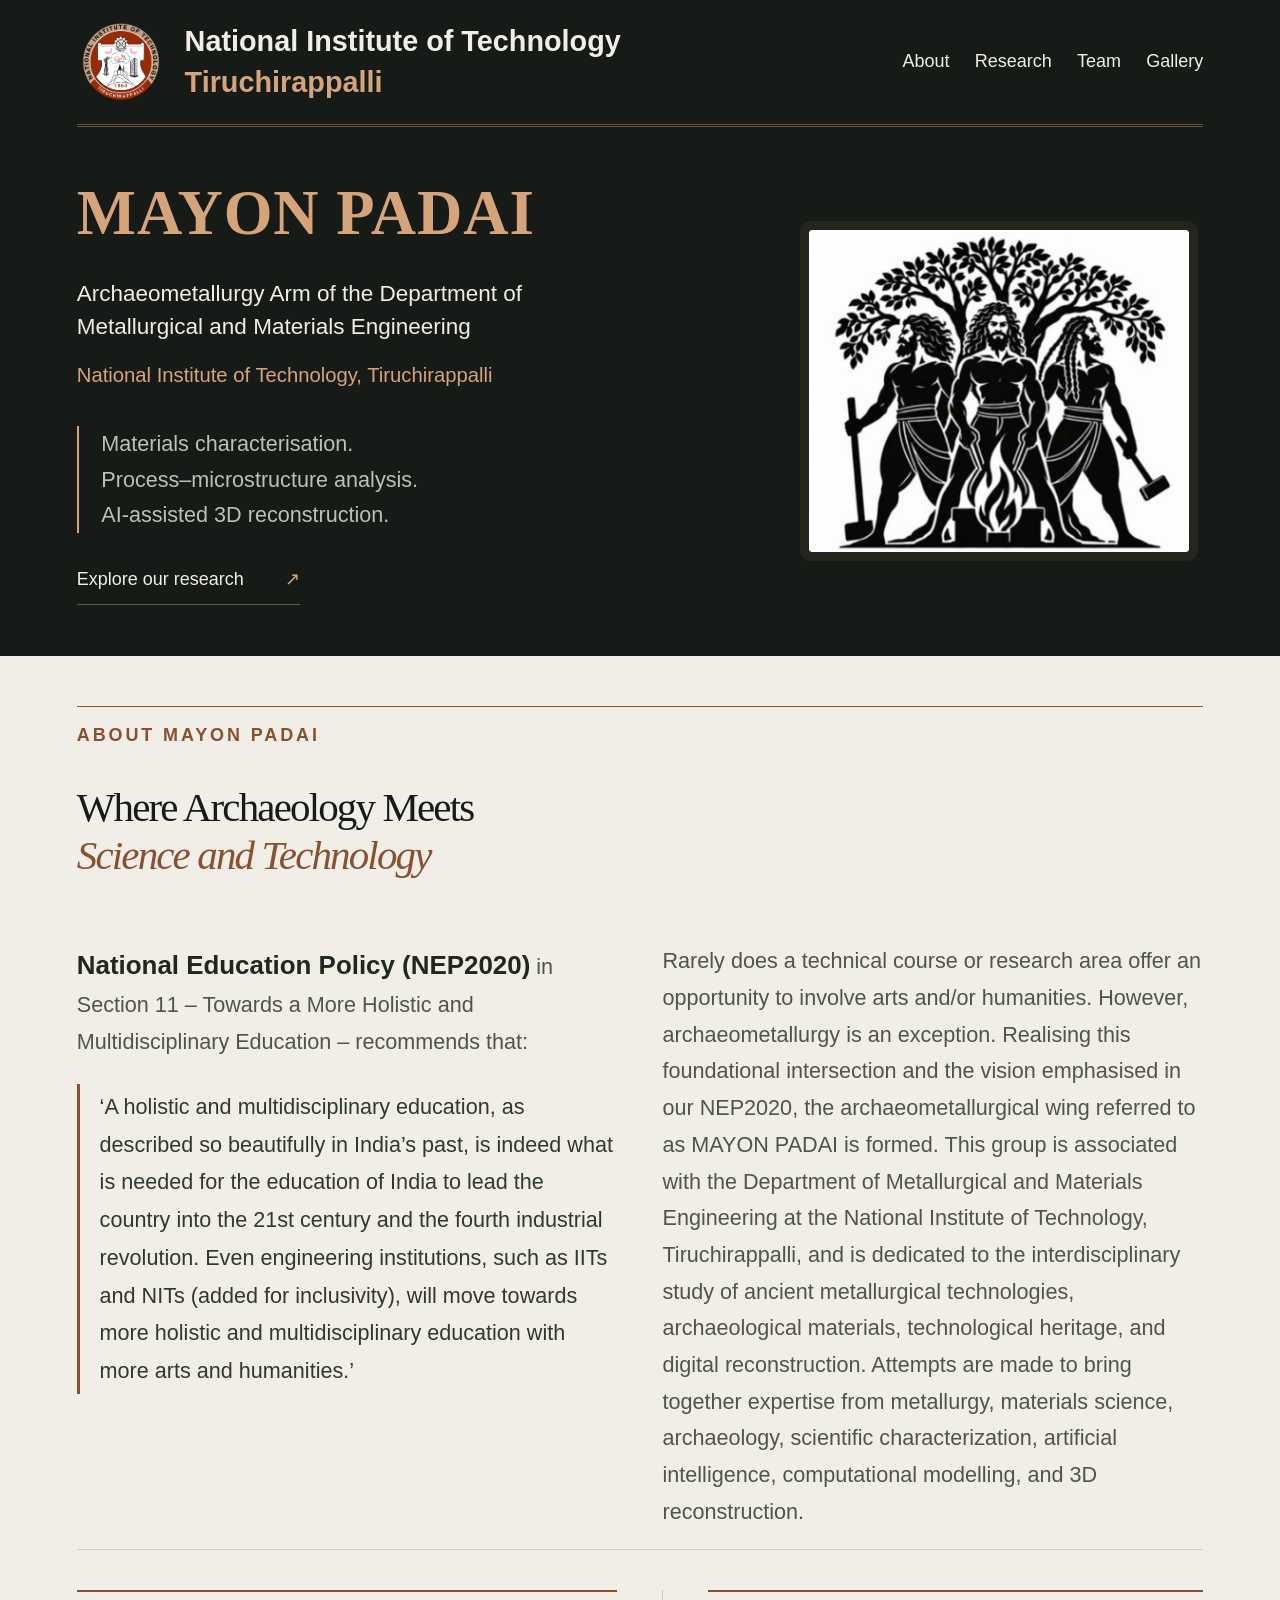
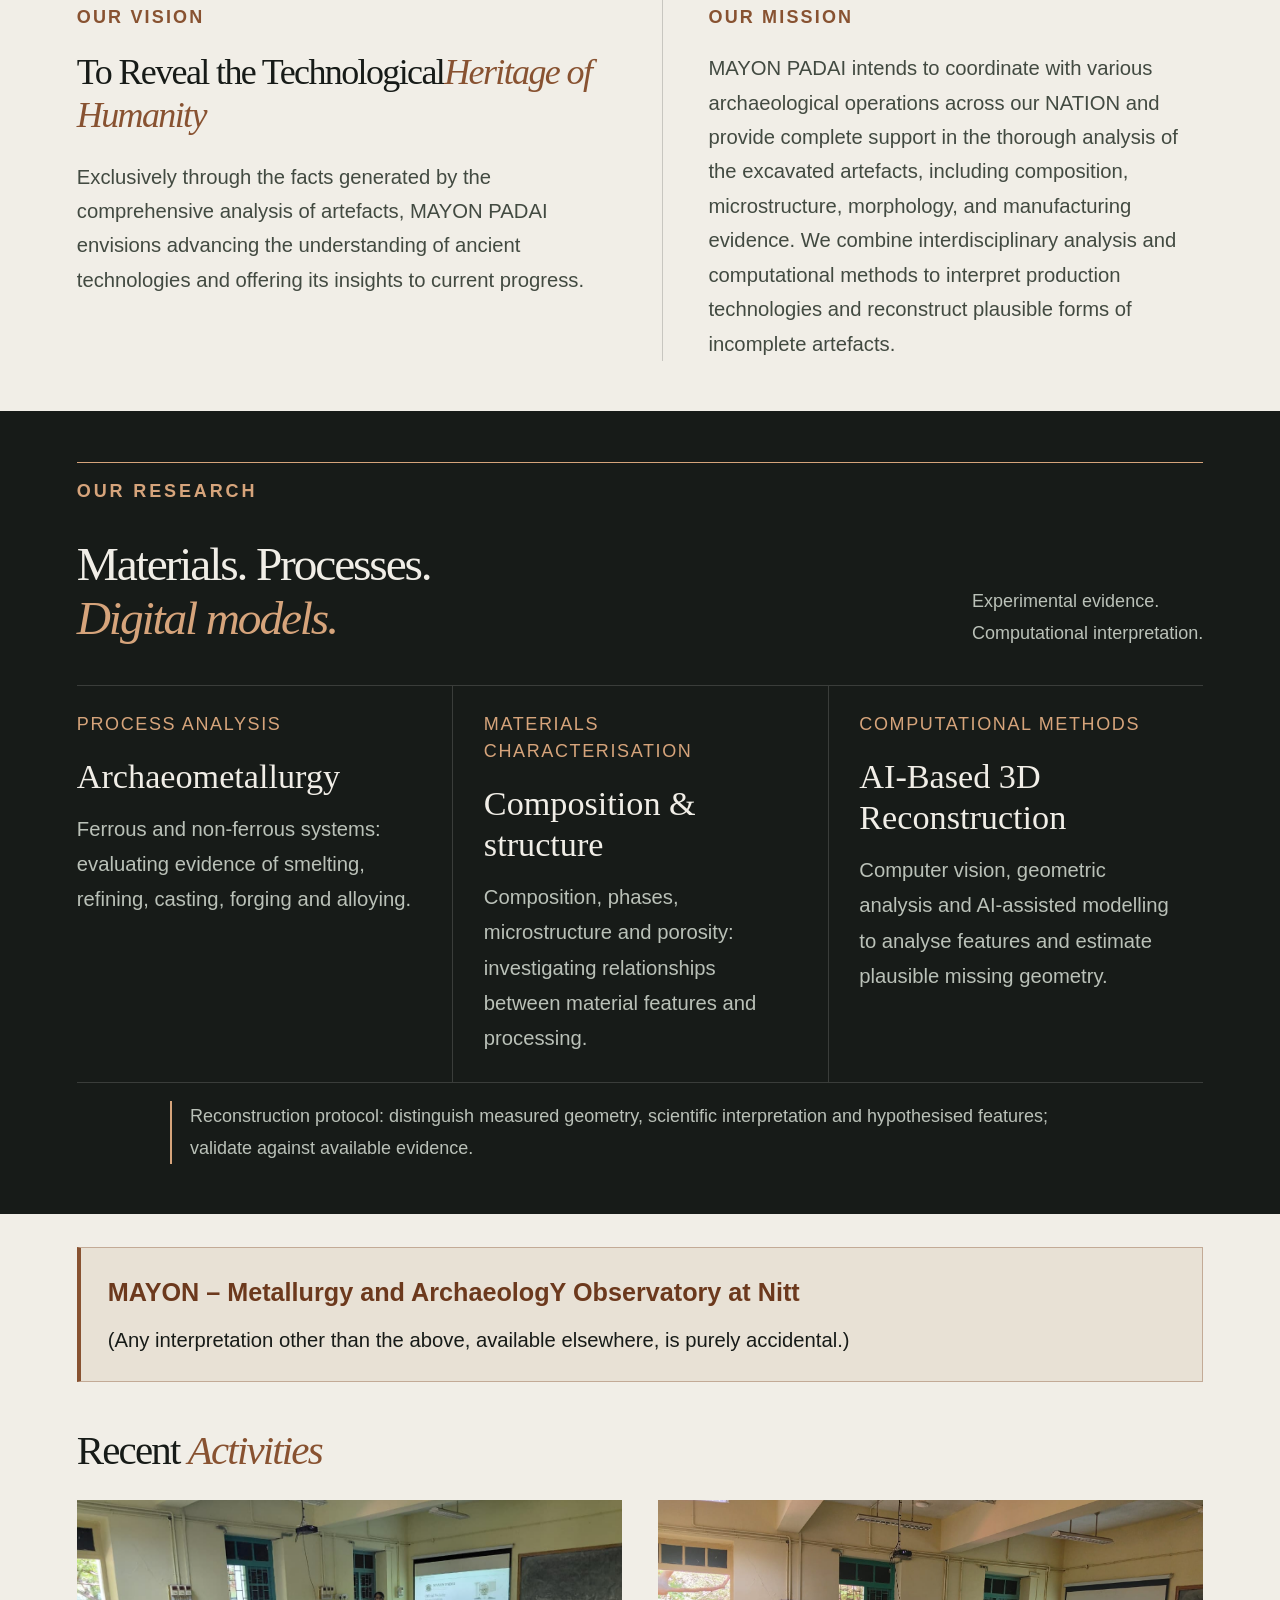
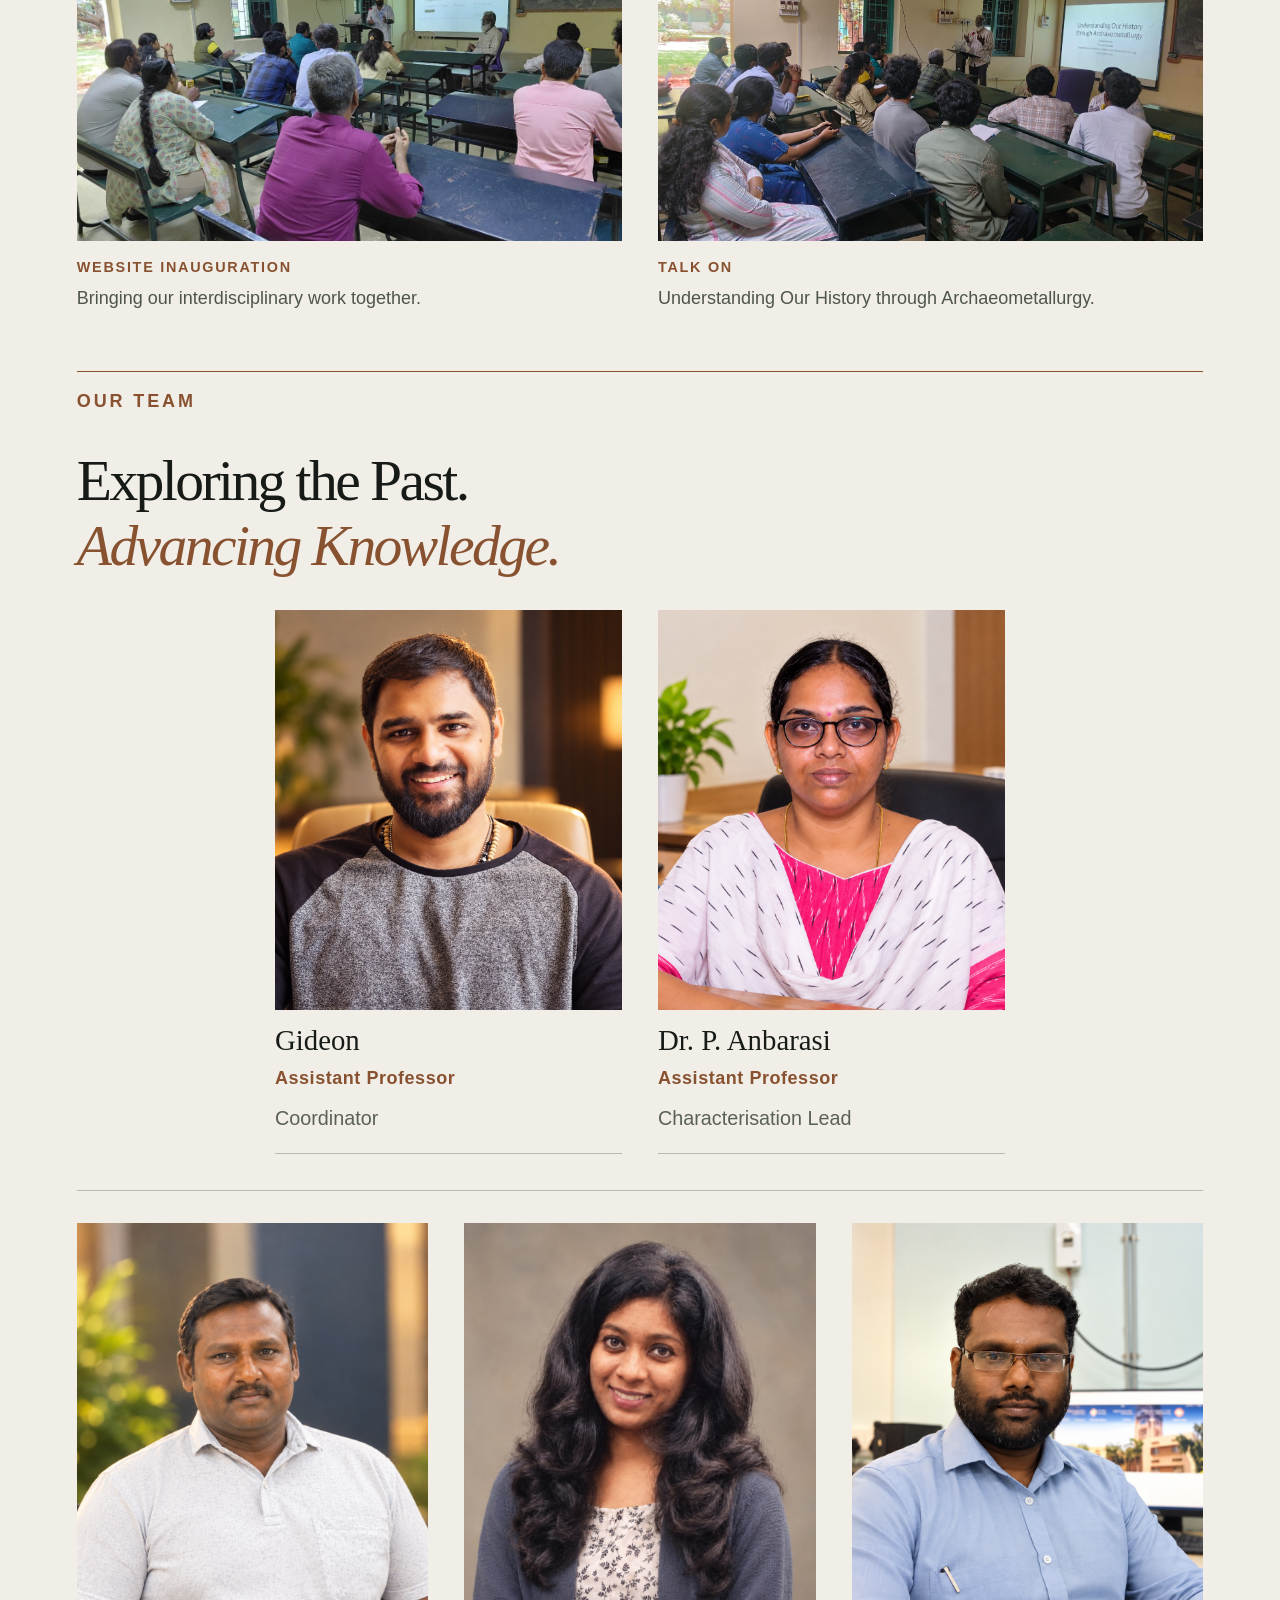
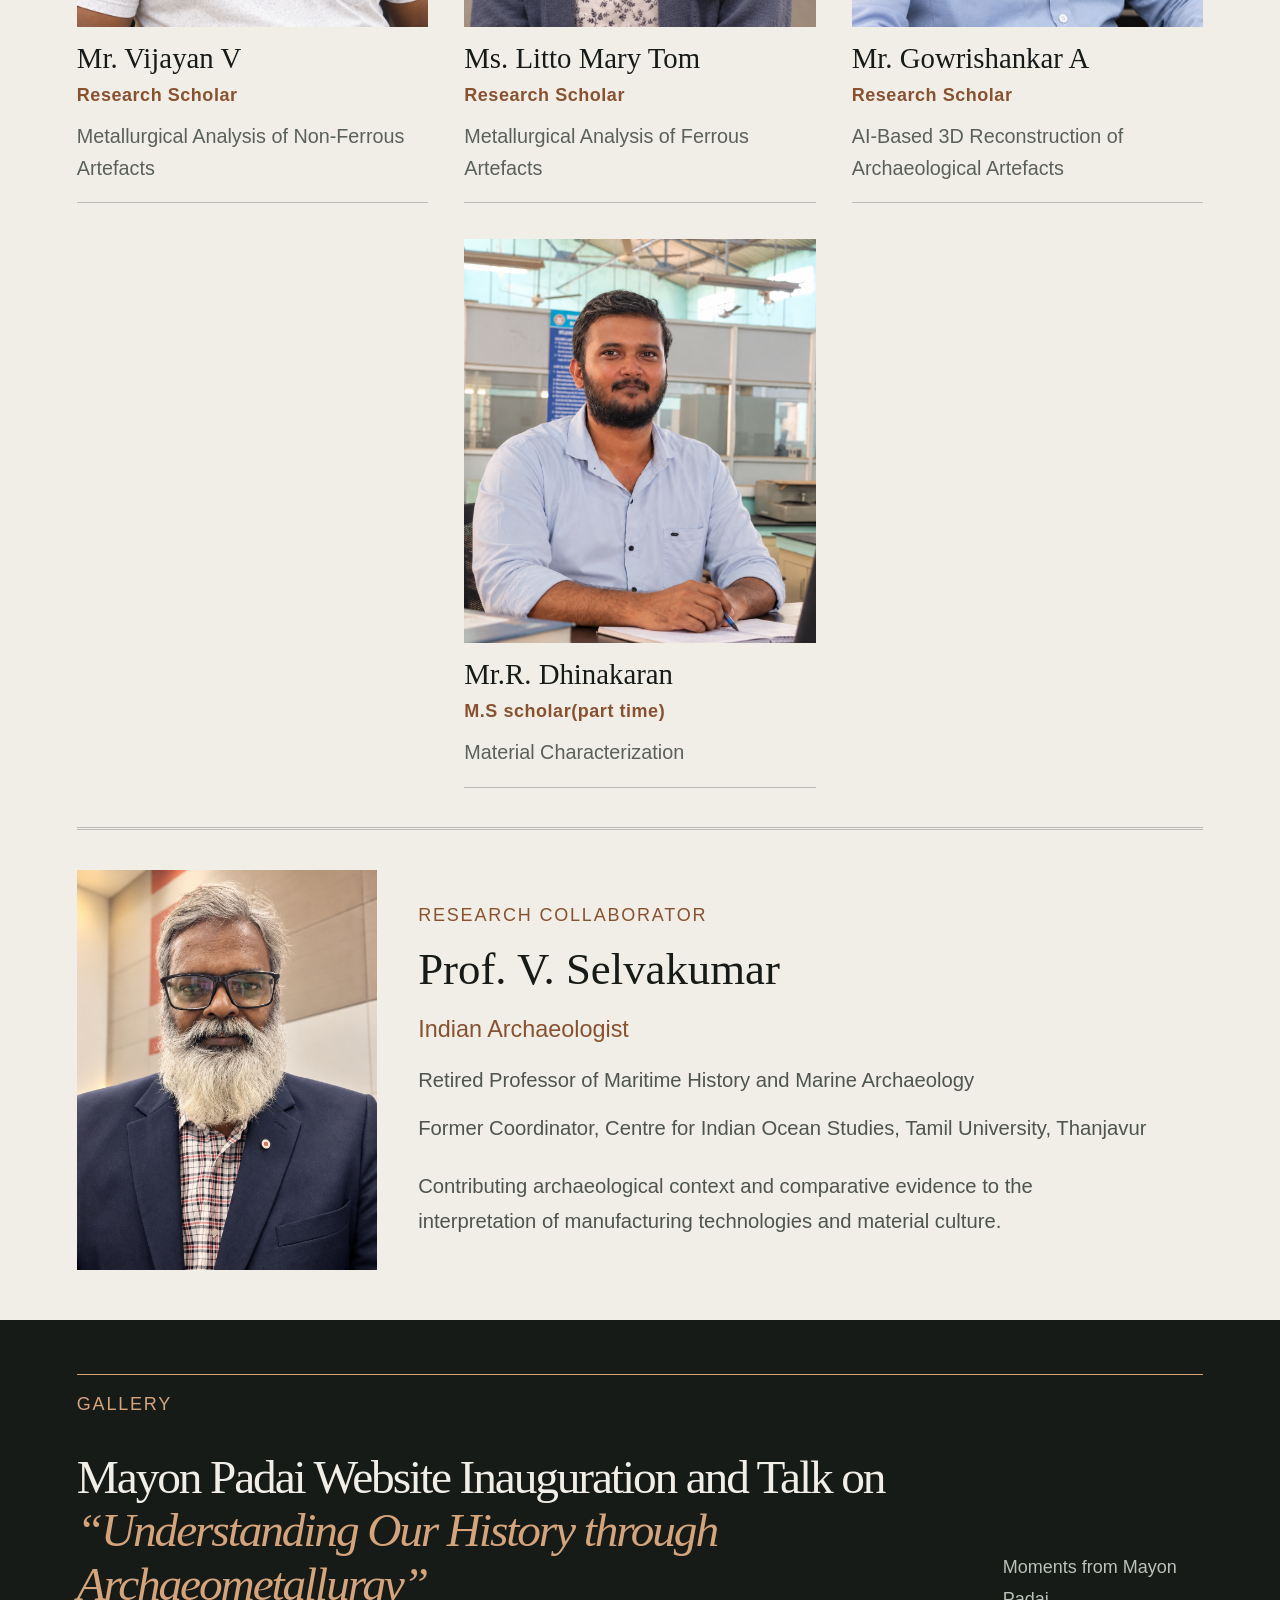
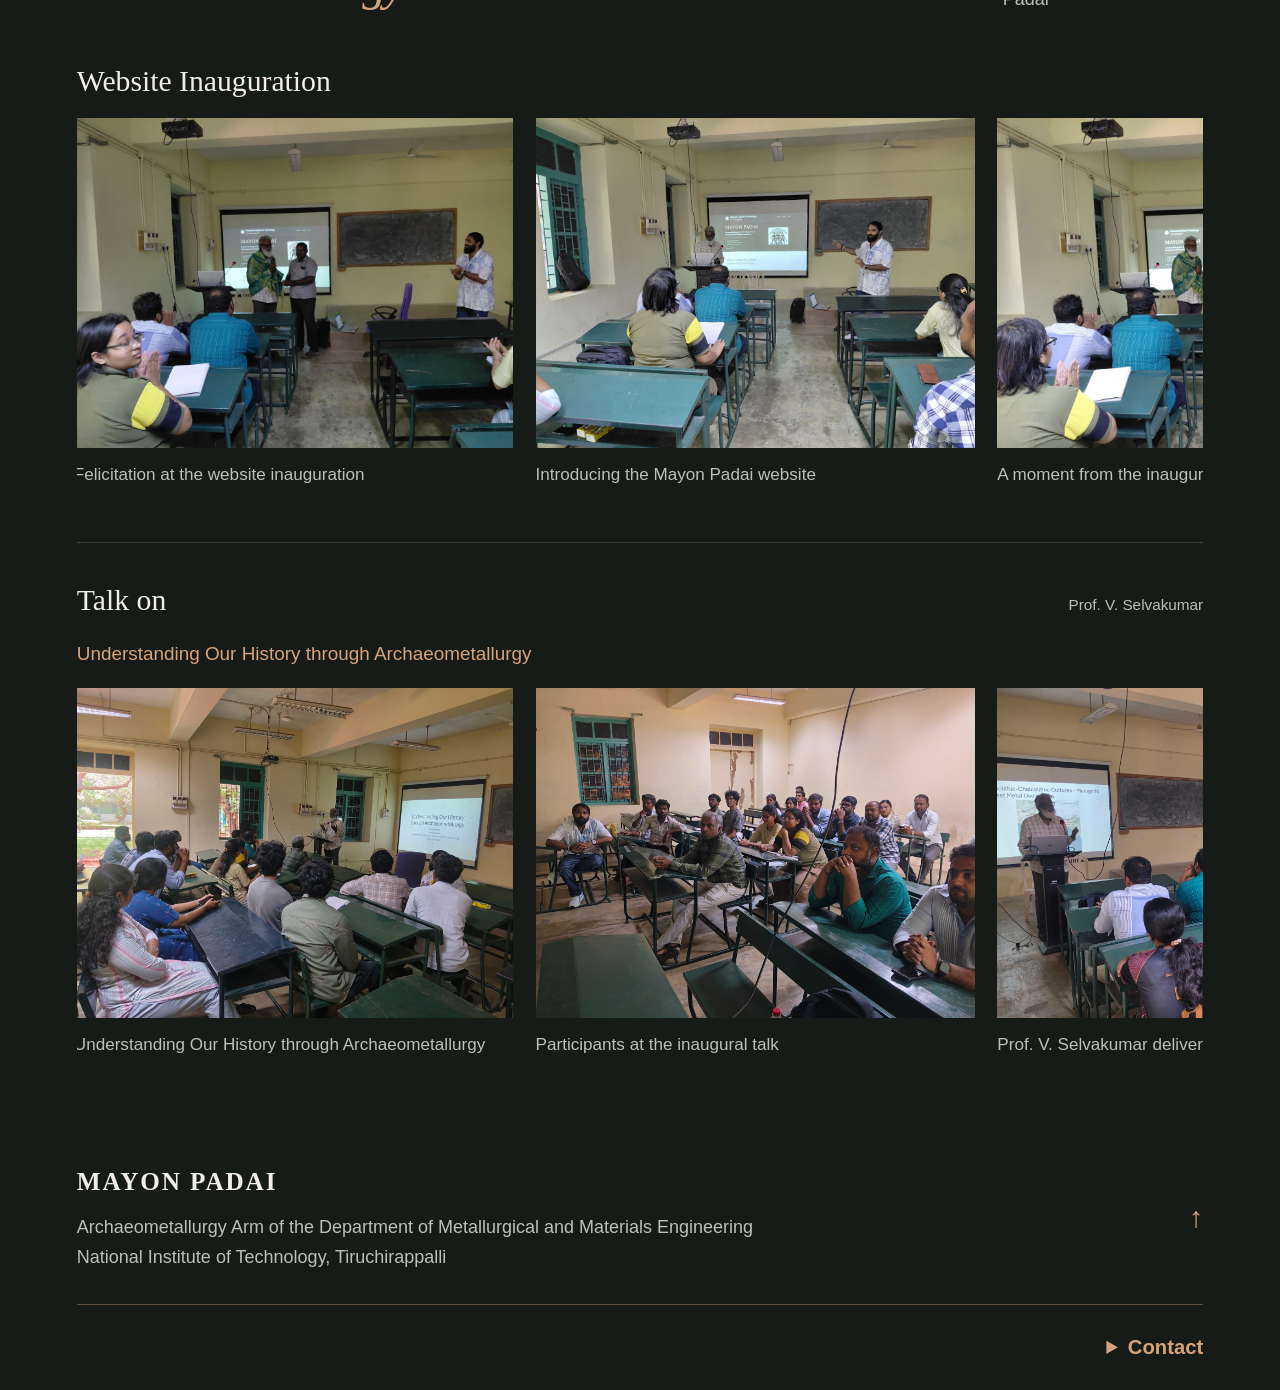
==== commit 8f487c29: "Remove gallery controls and helper text" ====
--- a/index.html
+++ b/index.html
@@ -25,13 +25,13 @@
 <article class="person"><img src="gowri.png" alt="Mr. Gowrishankar A" width="1448" height="1086" loading="lazy"><h3>Mr. Gowrishankar A</h3><p class="position">Research Scholar</p><p>AI-Based 3D Reconstruction of Archaeological Artefacts</p></article><article class="person dhinakaran"><img src="DINAKARAN.png" alt="Mr.R. Dhinakaran" width="1087" height="1447" loading="lazy"><h3>Mr.R. Dhinakaran</h3><p class="position">M.S scholar(part time)</p><p>Material Characterization</p></article></div><div class="collaborator"><img src="dr.selvakumar.png" alt="Prof. V. Selvakumar" width="1086" height="1448" loading="lazy"><div><p class="eyebrow">RESEARCH COLLABORATOR</p><h3>Prof. V. Selvakumar</h3><p class="collaborator-role">Indian Archaeologist</p><p>Retired Professor of Maritime History and Marine Archaeology</p><p class="small">Former Coordinator, Centre for Indian Ocean Studies, Tamil University, Thanjavur</p><p class="collaborator-summary">Contributing archaeological context and comparative evidence to the interpretation of manufacturing technologies and material culture.</p></div></div></div></section>
 <section class="gallery wrap" id="gallery" aria-labelledby="gallery-title">
 <p class="eyebrow">GALLERY</p><div class="section-heading"><h2 id="gallery-title">Mayon Padai Website Inauguration and Talk on<br><em>&ldquo;Understanding Our History through Archaeometallurgy&rdquo;</em></h2><p>Moments from Mayon Padai</p></div>
-<div class="gallery-group"><div class="gallery-heading"><h3>Website Inauguration</h3><button class="gallery-pause" type="button" aria-pressed="false">Pause slideshow</button><span>Scroll to explore · Select a photo to enlarge</span></div><div class="gallery-rail" tabindex="0" role="region" aria-label="Website inauguration photographs"><figure class="gallery-card"><a href="event-01.jpeg" target="_blank" rel="noopener" aria-label="View full photo: Felicitation at the website inauguration"><img src="event-01.jpeg" alt="Felicitation at the website inauguration" loading="lazy" width="1280" height="960"></a><figcaption>Felicitation at the website inauguration</figcaption></figure>
+<div class="gallery-group"><div class="gallery-heading"><h3>Website Inauguration</h3></div><div class="gallery-rail" tabindex="0" role="region" aria-label="Website inauguration photographs"><figure class="gallery-card"><a href="event-01.jpeg" target="_blank" rel="noopener" aria-label="View full photo: Felicitation at the website inauguration"><img src="event-01.jpeg" alt="Felicitation at the website inauguration" loading="lazy" width="1280" height="960"></a><figcaption>Felicitation at the website inauguration</figcaption></figure>
 <figure class="gallery-card"><a href="event-02.jpeg" target="_blank" rel="noopener" aria-label="View full photo: Introducing the Mayon Padai website"><img src="event-02.jpeg" alt="Introducing the Mayon Padai website" loading="lazy" width="1280" height="960"></a><figcaption>Introducing the Mayon Padai website</figcaption></figure>
 <figure class="gallery-card"><a href="event-03.jpeg" target="_blank" rel="noopener" aria-label="View full photo: A moment from the inauguration"><img src="event-03.jpeg" alt="A moment from the inauguration" loading="lazy" width="1280" height="960"></a><figcaption>A moment from the inauguration</figcaption></figure>
 <figure class="gallery-card"><a href="event-04.jpeg" target="_blank" rel="noopener" aria-label="View full photo: Opening address and gathering"><img src="event-04.jpeg" alt="Opening address and gathering" loading="lazy" width="1280" height="960"></a><figcaption>Opening address and gathering</figcaption></figure>
 <figure class="gallery-card"><a href="event-05.jpeg" target="_blank" rel="noopener" aria-label="View full photo: The website launch"><img src="event-05.jpeg" alt="The website launch" loading="lazy" width="1280" height="960"></a><figcaption>The website launch</figcaption></figure>
 <figure class="gallery-card"><a href="event-06.jpeg" target="_blank" rel="noopener" aria-label="View full photo: Faculty and scholars at the inauguration"><img src="event-06.jpeg" alt="Faculty and scholars at the inauguration" loading="lazy" width="1280" height="960"></a><figcaption>Faculty and scholars at the inauguration</figcaption></figure></div></div>
-<div class="gallery-group"><div class="gallery-heading"><h3>Talk on</h3><button class="gallery-pause" type="button" aria-pressed="false">Pause slideshow</button><span>Prof. V. Selvakumar</span></div><p class="talk-title">Understanding Our History through Archaeometallurgy</p><div class="gallery-rail" tabindex="0" role="region" aria-label="Inaugural talk photographs"><figure class="gallery-card"><a href="event-07.jpeg" target="_blank" rel="noopener" aria-label="View full photo: Understanding Our History through Archaeometallurgy"><img src="event-07.jpeg" alt="Understanding Our History through Archaeometallurgy" loading="lazy" width="1280" height="960"></a><figcaption>Understanding Our History through Archaeometallurgy</figcaption></figure>
+<div class="gallery-group"><div class="gallery-heading"><h3>Talk on</h3><span>Prof. V. Selvakumar</span></div><p class="talk-title">Understanding Our History through Archaeometallurgy</p><div class="gallery-rail" tabindex="0" role="region" aria-label="Inaugural talk photographs"><figure class="gallery-card"><a href="event-07.jpeg" target="_blank" rel="noopener" aria-label="View full photo: Understanding Our History through Archaeometallurgy"><img src="event-07.jpeg" alt="Understanding Our History through Archaeometallurgy" loading="lazy" width="1280" height="960"></a><figcaption>Understanding Our History through Archaeometallurgy</figcaption></figure>
 <figure class="gallery-card"><a href="event-08.jpeg" target="_blank" rel="noopener" aria-label="View full photo: Participants at the inaugural talk"><img src="event-08.jpeg" alt="Participants at the inaugural talk" loading="lazy" width="1280" height="960"></a><figcaption>Participants at the inaugural talk</figcaption></figure>
 <figure class="gallery-card"><a href="event-09.jpeg" target="_blank" rel="noopener" aria-label="View full photo: Prof. V. Selvakumar delivering the talk"><img src="event-09.jpeg" alt="Prof. V. Selvakumar delivering the talk" loading="lazy" width="1280" height="960"></a><figcaption>Prof. V. Selvakumar delivering the talk</figcaption></figure>
 <figure class="gallery-card"><a href="event-10.jpeg" target="_blank" rel="noopener" aria-label="View full photo: Discussion on early metallurgy"><img src="event-10.jpeg" alt="Discussion on early metallurgy" loading="lazy" width="1280" height="960"></a><figcaption>Discussion on early metallurgy</figcaption></figure></div></div>
@@ -42,8 +42,8 @@
   const reduced = window.matchMedia('(prefers-reduced-motion: reduce)');
   document.querySelectorAll('.gallery-group').forEach(group => {
     const rail = group.querySelector('.gallery-rail');
-    const button = group.querySelector('.gallery-pause');
-    let paused = reduced.matches;
+
+    let paused = false;
     let hovering = false;
     let focused = false;
     let touching = false;
@@ -51,11 +51,6 @@
     let delayUntil = 0;
     let previous = 0;
     let atEndSince = 0;
-    const update = () => {
-      button.textContent = paused ? 'Play slideshow' : 'Pause slideshow';
-      button.setAttribute('aria-pressed', String(paused));
-    };
-    button.addEventListener('click', () => { paused = !paused; update(); });
     rail.addEventListener('mouseenter', () => { hovering = true; });
     rail.addEventListener('mouseleave', () => { hovering = false; });
     rail.addEventListener('focusin', () => { focused = true; });
@@ -64,7 +59,6 @@
     window.addEventListener('pointerup', () => { touching = false; });
     rail.addEventListener('pointercancel', () => { touching = false; });
     rail.addEventListener('wheel', () => { delayUntil = performance.now() + 4000; }, { passive: true });
-    reduced.addEventListener('change', () => { paused = reduced.matches; update(); });
     new IntersectionObserver(entries => { visible = entries[0].isIntersecting; }).observe(rail);
     const step = now => {
       const delta = previous ? Math.min(now - previous, 50) : 0;
@@ -78,7 +72,7 @@
       }
       requestAnimationFrame(step);
     };
-    update();
+
     requestAnimationFrame(step);
   });
 })();
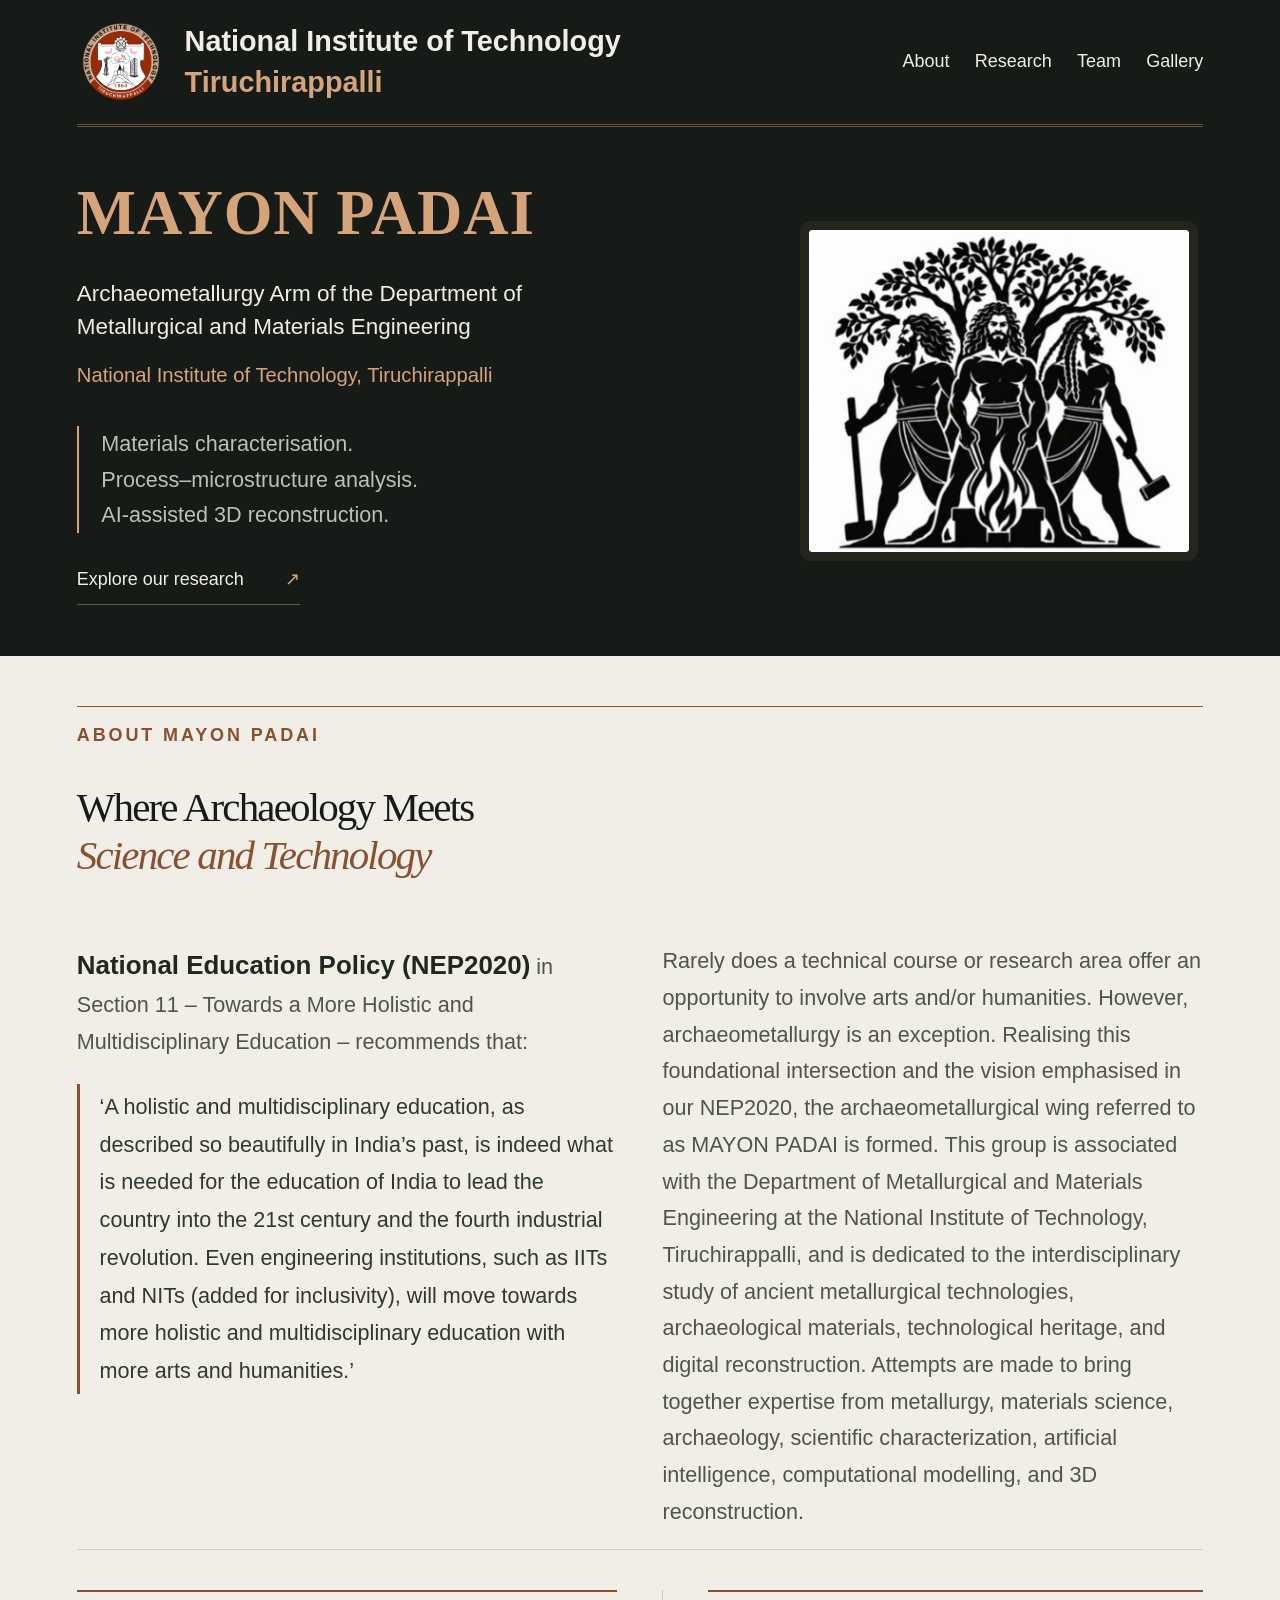
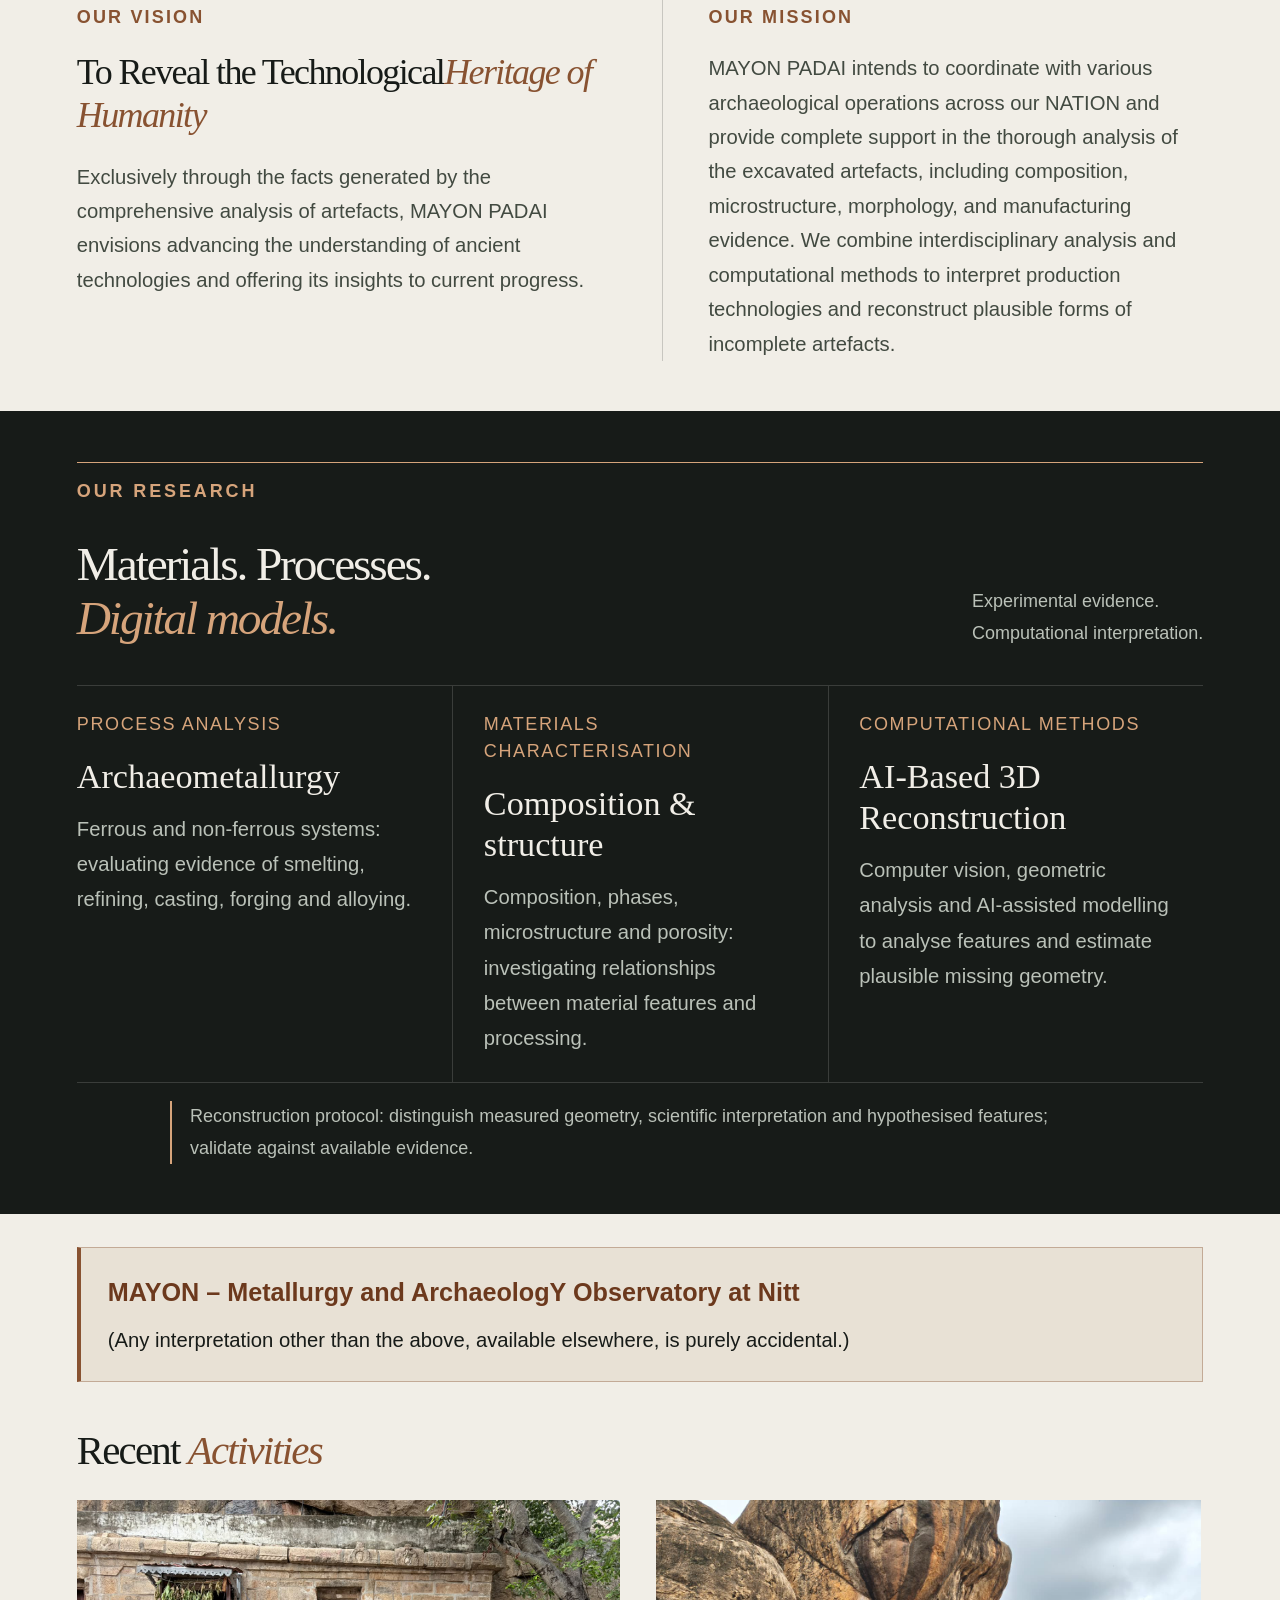
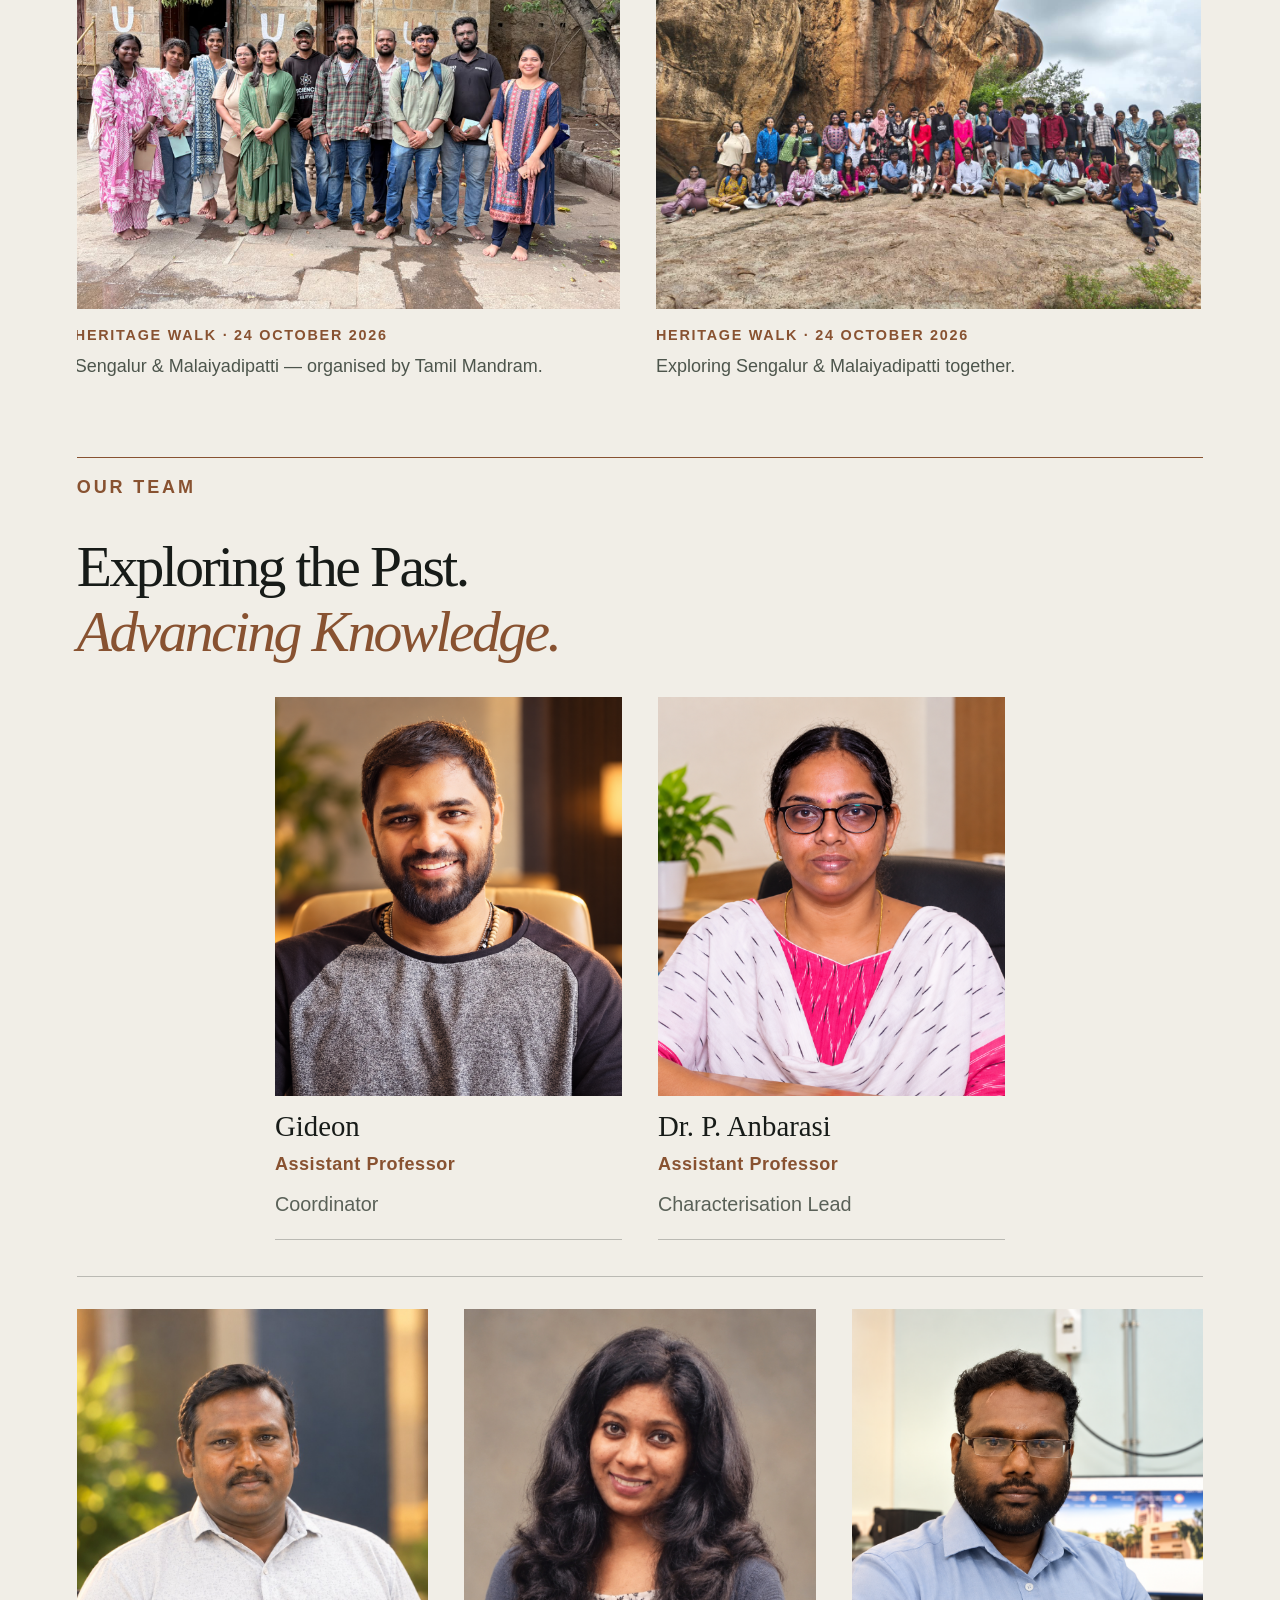
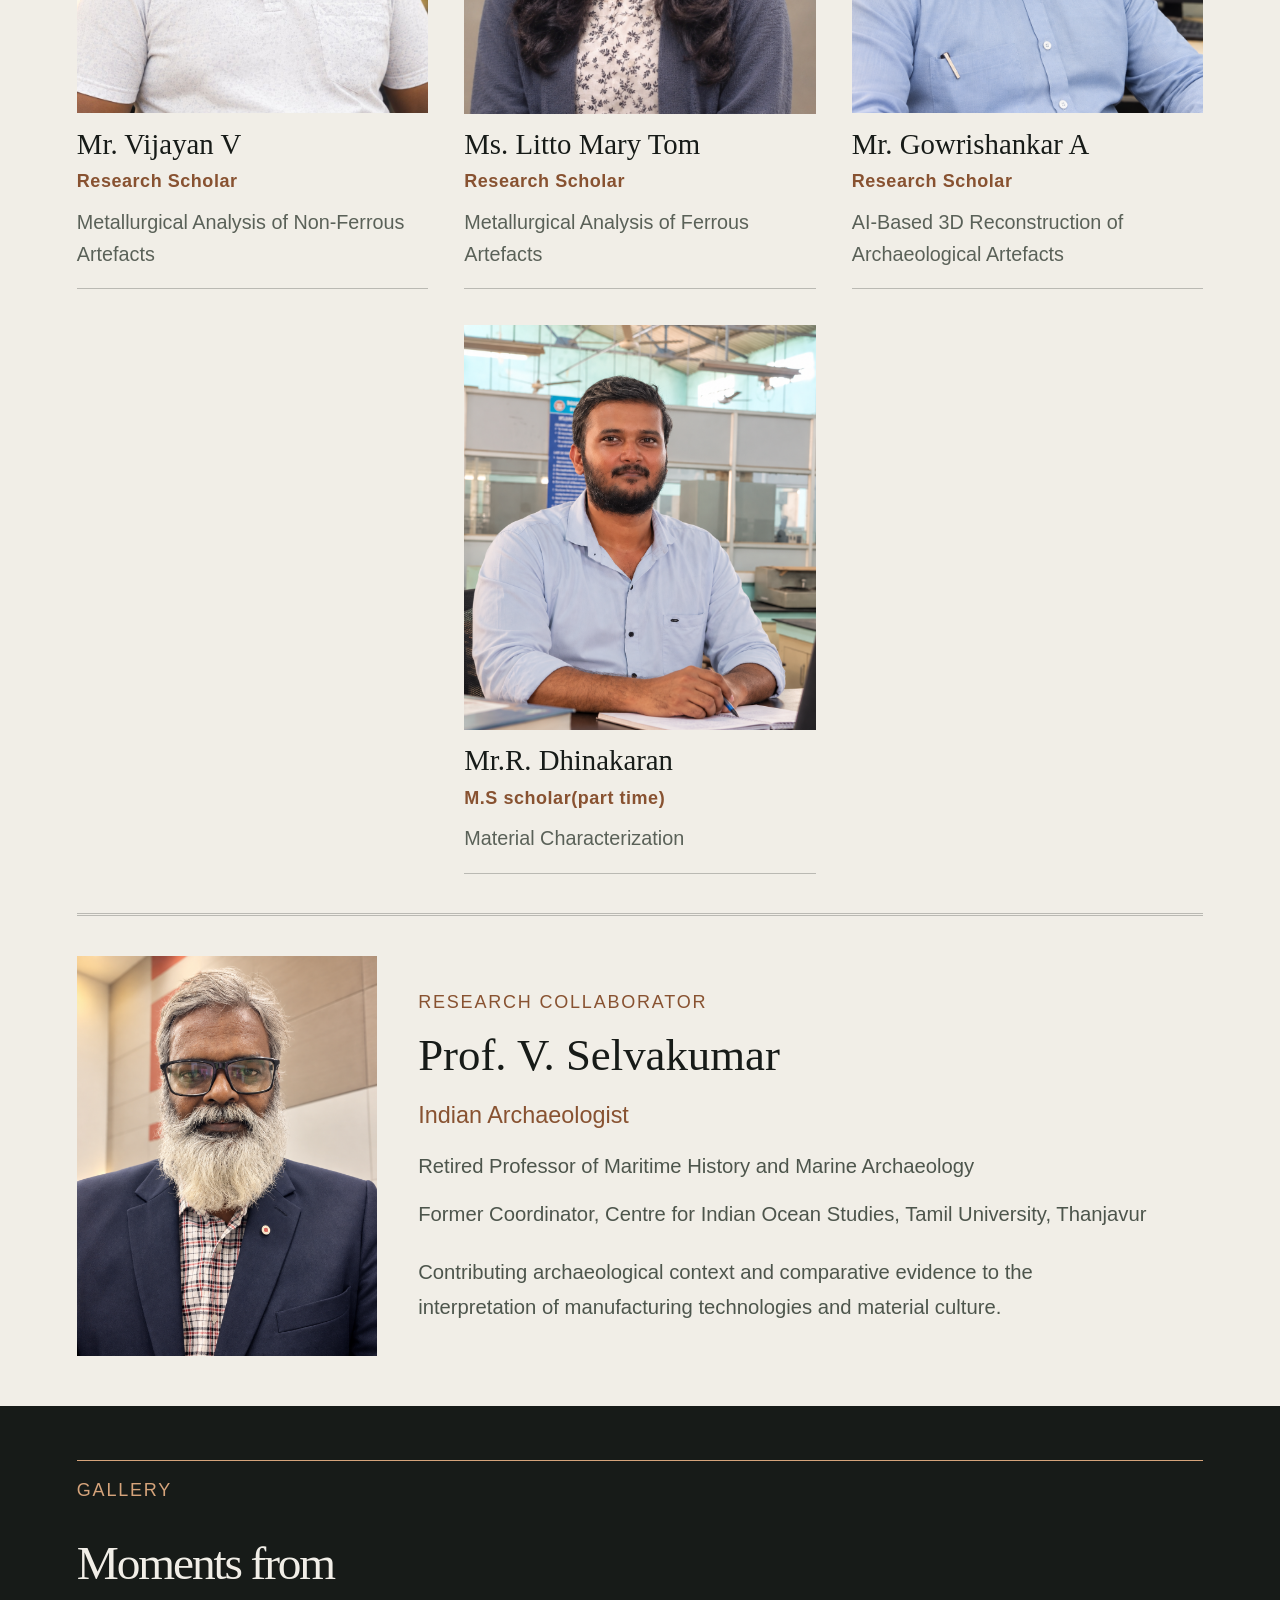
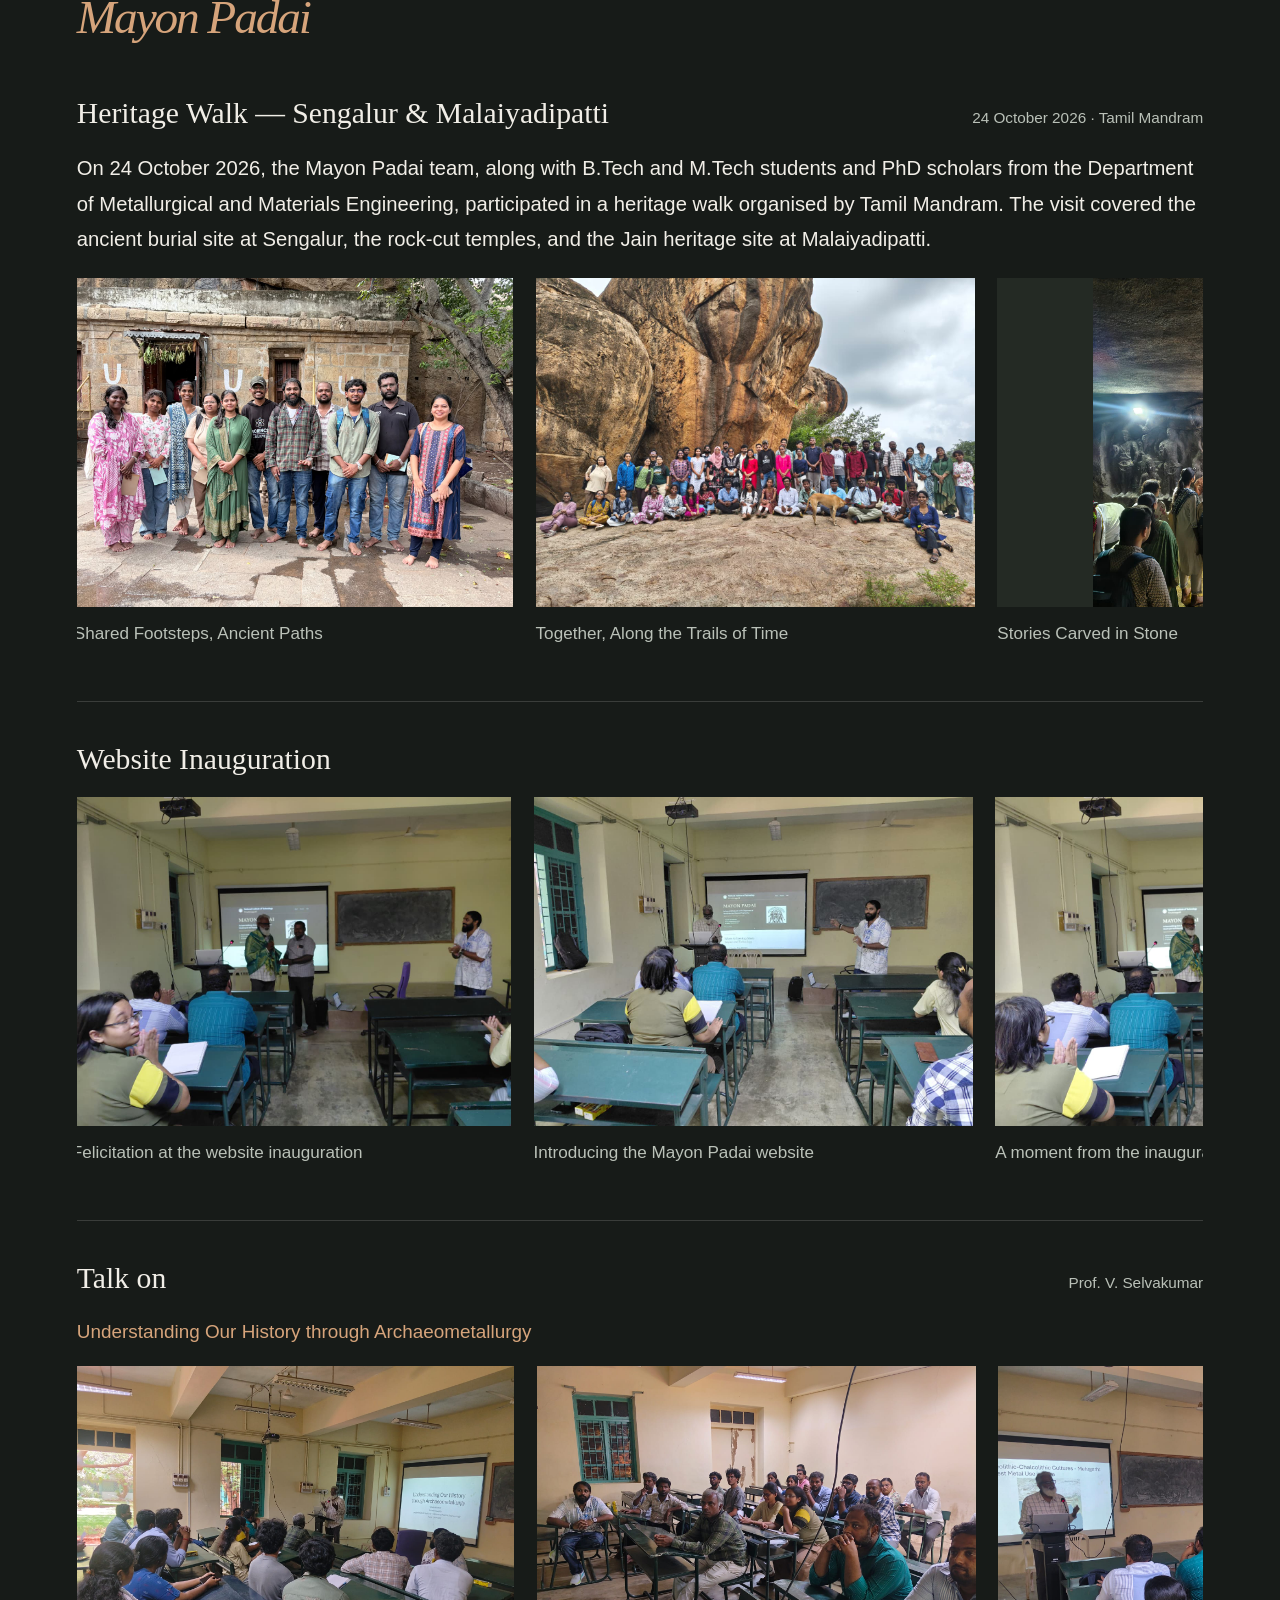
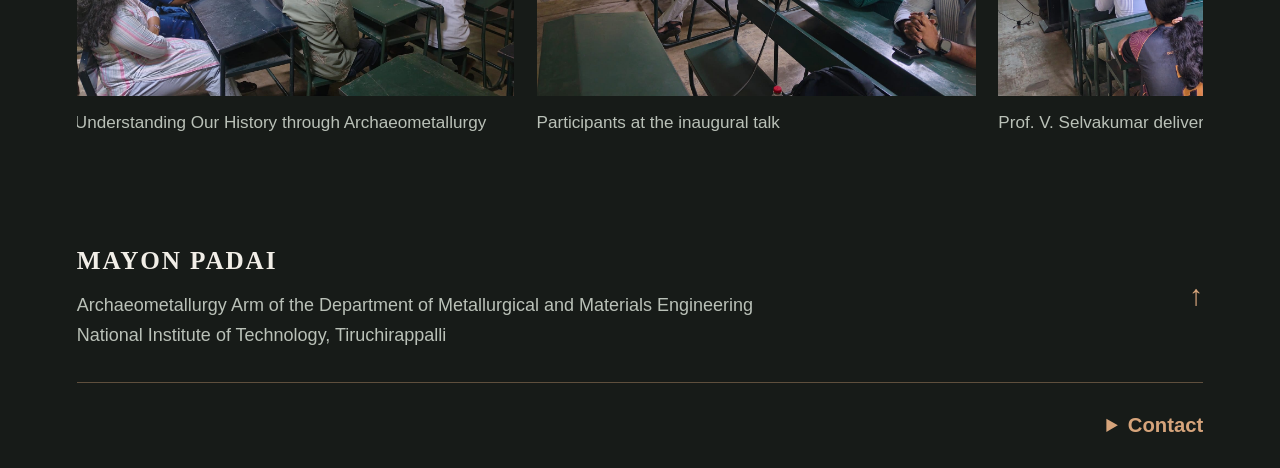
==== commit a4911282: "Add heritage walk photos and auto-scrolling recent activities" ====
--- a/index.html
+++ b/index.html
@@ -1,84 +1,87 @@
-<!doctype html>
-<html lang="en">
-<head>
-<meta charset="utf-8"><meta name="viewport" content="width=device-width, initial-scale=1"><meta name="theme-color" content="#171b18">
-<title>Mayon Padai · National Institute of Technology, Tiruchirappalli</title>
-<meta name="description" content="Mayon Padai, the Archaeometallurgy arm of Metallurgical and Materials Engineering at National Institute of Technology, Tiruchirappalli. Materials characterisation, process analysis and computational reconstruction.">
-<link rel="icon" href="mayon_padai_gmail_dp.png"><link rel="stylesheet" href="styles.css?v=20261001-auto">
-</head>
-<body>
-<a class="skip" href="#main">Skip to content</a>
-<header class="wrap"><div class="institution-brand"><img class="nit-logo" src="nit-trichy.png" alt="National Institute of Technology, Tiruchirappalli logo" width="3508" height="3498"><a class="institution-name" href="#home">National Institute of Technology<span>Tiruchirappalli</span></a></div><nav aria-label="Main navigation"><a href="#about">About</a><a href="#research">Research</a><a href="#team">Team</a><a href="#gallery">Gallery</a></nav></header>
-<main id="main">
-<section class="hero wrap" id="home"><div class="hero-copy"><p class="eyebrow">ARCHAEOMETALLURGY · MATERIALS · AI-BASED 3D RECONSTRUCTION</p><h1>MAYON PADAI</h1><p class="department">Archaeometallurgy Arm of the Department of<br>Metallurgical and Materials Engineering</p><p class="institution">National Institute of Technology, Tiruchirappalli</p><p class="intro">Materials characterisation.<br>Process–microstructure analysis.<br>AI-assisted 3D reconstruction.</p><a class="text-link" href="#research">Explore our research <span aria-hidden="true">↗</span></a></div><figure class="emblem"><div class="emblem-crop"><img src="mayon_padai_gmail_dp.png" alt="Mayon Padai emblem: three craftspeople beneath a tree beside a furnace" width="800" height="800"></div></figure></section>
-<section class="about light" id="about" aria-labelledby="about-title"><div class="wrap section-grid"><div><p class="eyebrow">ABOUT MAYON PADAI</p><h2 id="about-title">Where Archaeology Meets<br><em>Science and Technology</em></h2></div><div><p><strong class="nep-highlight">National Education Policy (NEP2020)</strong> in Section 11 – Towards a More Holistic and Multidisciplinary Education – recommends that:</p><blockquote class="nep-quote">‘A holistic and multidisciplinary education, as described so beautifully in India’s past, is indeed what is needed for the education of India to lead the country into the 21st century and the fourth industrial revolution. Even engineering institutions, such as IITs and NITs (added for inclusivity), will move towards more holistic and multidisciplinary education with more arts and humanities.’</blockquote><p>Rarely does a technical course or research area offer an opportunity to involve arts and/or humanities. However, archaeometallurgy is an exception. Realising this foundational intersection and the vision emphasised in our NEP2020, the archaeometallurgical wing referred to as MAYON PADAI is formed. This group is associated with the Department of Metallurgical and Materials Engineering at the National Institute of Technology, Tiruchirappalli, and is dedicated to the interdisciplinary study of ancient metallurgical technologies, archaeological materials, technological heritage, and digital reconstruction. Attempts are made to bring together expertise from metallurgy, materials science, archaeology, scientific characterization, artificial intelligence, computational modelling, and 3D reconstruction.</p></div></div></section>
-<section class="vision-mission light" id="vision-mission" aria-label="Our vision and mission"><div class="wrap vision-mission-grid"><article aria-labelledby="vision-title"><p class="eyebrow">OUR VISION</p><h2 id="vision-title">To Reveal the Technological<br><em>Heritage of Humanity</em></h2><div class="statement-copy"><p>Exclusively through the facts generated by the comprehensive analysis of artefacts, MAYON PADAI envisions advancing the understanding of ancient technologies and offering its insights to current progress.</p></div></article><article aria-labelledby="mission-title"><h2 class="eyebrow" id="mission-title">OUR MISSION</h2><div class="statement-copy"><p>MAYON PADAI intends to coordinate with various archaeological operations across our NATION and provide complete support in the thorough analysis of the excavated artefacts, including composition, microstructure, morphology, and manufacturing evidence. We combine interdisciplinary analysis and computational methods to interpret production technologies and reconstruct plausible forms of incomplete artefacts.</p></div></article></div></section><section class="research wrap" id="research"><p class="eyebrow">OUR RESEARCH</p><div class="section-heading"><h2>Materials. Processes.<br><em>Digital models.</em></h2><p>Experimental evidence.<br>Computational interpretation.</p></div><div class="research-grid"><article><p class="field-label">PROCESS ANALYSIS</p><h3>Archaeometallurgy</h3><p>Ferrous and non-ferrous systems: evaluating evidence of smelting, refining, casting, forging and alloying.</p></article><article><p class="field-label">MATERIALS CHARACTERISATION</p><h3>Composition & structure</h3><p>Composition, phases, microstructure and porosity: investigating relationships between material features and processing.</p></article><article><p class="field-label">COMPUTATIONAL METHODS</p><h3>AI-Based 3D Reconstruction</h3><p>Computer vision, geometric analysis and AI-assisted modelling to analyse features and estimate plausible missing geometry.</p></article></div><p class="research-note">Reconstruction protocol: distinguish measured geometry, scientific interpretation and hypothesised features; validate against available evidence.</p></section>
-<aside class="mayon-note light"><div class="wrap"><p class="mayon-expansion">MAYON – Metallurgy and ArchaeologY Observatory at Nitt</p><p>(Any interpretation other than the above, available elsewhere, is purely accidental.)</p></div></aside>
-<section class="event-feature light" id="activities" aria-labelledby="activities-title"><div class="wrap"><h2 id="activities-title">Recent <em>Activities</em></h2></div><div class="wrap event-feature-grid">
-<figure><a href="#gallery"><img src="event-06.jpeg" alt="Faculty and scholars gathered for the Mayon Padai website inauguration" loading="lazy" width="1280" height="960"></a><figcaption><span>WEBSITE INAUGURATION</span>Bringing our interdisciplinary work together.</figcaption></figure>
-<figure><a href="#gallery"><img src="event-07.jpeg" alt="Prof. V. Selvakumar presenting the inaugural archaeometallurgy talk" loading="lazy" width="1599" height="1200"></a><figcaption><span>TALK ON</span>Understanding Our History through Archaeometallurgy.</figcaption></figure>
-</div></section><section class="team light" id="team"><div class="wrap"><p class="eyebrow">OUR TEAM</p><h2>Exploring the Past.<br><em>Advancing Knowledge.</em></h2><div class="team-grid faculty-grid">
-<article class="person"><img src="gideon.png" alt="Gideon" width="1254" height="1254" loading="lazy"><h3>Gideon</h3><p class="position">Assistant Professor</p><p>Coordinator</p></article>
-<article class="person"><img src="anbarasi.png" alt="Dr. P. Anbarasi" width="1316" height="1195" loading="lazy"><h3>Dr. P. Anbarasi</h3><p class="position">Assistant Professor</p><p>Characterisation Lead</p></article>
-</div><div class="team-grid scholars-grid"><article class="person"><img src="vijayan.jpeg" alt="Mr. Vijayan V" width="1448" height="1086" loading="lazy"><h3>Mr. Vijayan V</h3><p class="position">Research Scholar</p><p>Metallurgical Analysis of Non-Ferrous Artefacts</p></article>
-<article class="person mary"><img src="litto.jpeg" alt="Ms. Litto Mary Tom" width="1404" height="1120" loading="lazy"><h3>Ms. Litto Mary Tom</h3><p class="position">Research Scholar</p><p>Metallurgical Analysis of Ferrous Artefacts</p></article>
-<article class="person"><img src="gowri.png" alt="Mr. Gowrishankar A" width="1448" height="1086" loading="lazy"><h3>Mr. Gowrishankar A</h3><p class="position">Research Scholar</p><p>AI-Based 3D Reconstruction of Archaeological Artefacts</p></article><article class="person dhinakaran"><img src="DINAKARAN.png" alt="Mr.R. Dhinakaran" width="1087" height="1447" loading="lazy"><h3>Mr.R. Dhinakaran</h3><p class="position">M.S scholar(part time)</p><p>Material Characterization</p></article></div><div class="collaborator"><img src="dr.selvakumar.png" alt="Prof. V. Selvakumar" width="1086" height="1448" loading="lazy"><div><p class="eyebrow">RESEARCH COLLABORATOR</p><h3>Prof. V. Selvakumar</h3><p class="collaborator-role">Indian Archaeologist</p><p>Retired Professor of Maritime History and Marine Archaeology</p><p class="small">Former Coordinator, Centre for Indian Ocean Studies, Tamil University, Thanjavur</p><p class="collaborator-summary">Contributing archaeological context and comparative evidence to the interpretation of manufacturing technologies and material culture.</p></div></div></div></section>
-<section class="gallery wrap" id="gallery" aria-labelledby="gallery-title">
-<p class="eyebrow">GALLERY</p><div class="section-heading"><h2 id="gallery-title">Mayon Padai Website Inauguration and Talk on<br><em>&ldquo;Understanding Our History through Archaeometallurgy&rdquo;</em></h2><p>Moments from Mayon Padai</p></div>
-<div class="gallery-group"><div class="gallery-heading"><h3>Website Inauguration</h3></div><div class="gallery-rail" tabindex="0" role="region" aria-label="Website inauguration photographs"><figure class="gallery-card"><a href="event-01.jpeg" target="_blank" rel="noopener" aria-label="View full photo: Felicitation at the website inauguration"><img src="event-01.jpeg" alt="Felicitation at the website inauguration" loading="lazy" width="1280" height="960"></a><figcaption>Felicitation at the website inauguration</figcaption></figure>
-<figure class="gallery-card"><a href="event-02.jpeg" target="_blank" rel="noopener" aria-label="View full photo: Introducing the Mayon Padai website"><img src="event-02.jpeg" alt="Introducing the Mayon Padai website" loading="lazy" width="1280" height="960"></a><figcaption>Introducing the Mayon Padai website</figcaption></figure>
-<figure class="gallery-card"><a href="event-03.jpeg" target="_blank" rel="noopener" aria-label="View full photo: A moment from the inauguration"><img src="event-03.jpeg" alt="A moment from the inauguration" loading="lazy" width="1280" height="960"></a><figcaption>A moment from the inauguration</figcaption></figure>
-<figure class="gallery-card"><a href="event-04.jpeg" target="_blank" rel="noopener" aria-label="View full photo: Opening address and gathering"><img src="event-04.jpeg" alt="Opening address and gathering" loading="lazy" width="1280" height="960"></a><figcaption>Opening address and gathering</figcaption></figure>
-<figure class="gallery-card"><a href="event-05.jpeg" target="_blank" rel="noopener" aria-label="View full photo: The website launch"><img src="event-05.jpeg" alt="The website launch" loading="lazy" width="1280" height="960"></a><figcaption>The website launch</figcaption></figure>
-<figure class="gallery-card"><a href="event-06.jpeg" target="_blank" rel="noopener" aria-label="View full photo: Faculty and scholars at the inauguration"><img src="event-06.jpeg" alt="Faculty and scholars at the inauguration" loading="lazy" width="1280" height="960"></a><figcaption>Faculty and scholars at the inauguration</figcaption></figure></div></div>
-<div class="gallery-group"><div class="gallery-heading"><h3>Talk on</h3><span>Prof. V. Selvakumar</span></div><p class="talk-title">Understanding Our History through Archaeometallurgy</p><div class="gallery-rail" tabindex="0" role="region" aria-label="Inaugural talk photographs"><figure class="gallery-card"><a href="event-07.jpeg" target="_blank" rel="noopener" aria-label="View full photo: Understanding Our History through Archaeometallurgy"><img src="event-07.jpeg" alt="Understanding Our History through Archaeometallurgy" loading="lazy" width="1280" height="960"></a><figcaption>Understanding Our History through Archaeometallurgy</figcaption></figure>
-<figure class="gallery-card"><a href="event-08.jpeg" target="_blank" rel="noopener" aria-label="View full photo: Participants at the inaugural talk"><img src="event-08.jpeg" alt="Participants at the inaugural talk" loading="lazy" width="1280" height="960"></a><figcaption>Participants at the inaugural talk</figcaption></figure>
-<figure class="gallery-card"><a href="event-09.jpeg" target="_blank" rel="noopener" aria-label="View full photo: Prof. V. Selvakumar delivering the talk"><img src="event-09.jpeg" alt="Prof. V. Selvakumar delivering the talk" loading="lazy" width="1280" height="960"></a><figcaption>Prof. V. Selvakumar delivering the talk</figcaption></figure>
-<figure class="gallery-card"><a href="event-10.jpeg" target="_blank" rel="noopener" aria-label="View full photo: Discussion on early metallurgy"><img src="event-10.jpeg" alt="Discussion on early metallurgy" loading="lazy" width="1280" height="960"></a><figcaption>Discussion on early metallurgy</figcaption></figure></div></div>
-</section></main>
-<footer class="wrap"><div class="footer-affiliation"><a class="brand" href="#home">MAYON PADAI</a><p>Archaeometallurgy Arm of the Department of Metallurgical and Materials Engineering<br>National Institute of Technology, Tiruchirappalli</p></div><a class="top" href="#home" aria-label="Back to top">↑</a></footer>
-<section class="contact wrap" id="contact" aria-label="Contact information"><details class="contact-disclosure"><summary>Contact</summary><div class="contact-panel"><address>National Institute of Technology<br>Department of Metallurgical and Materials Engineering<br>Tiruchirappalli – 620015<br>Tamil Nadu, India</address><div class="contact-links"><a href="mailto:mayonpadai@gmail.com">mayonpadai@gmail.com</a><div class="contact-phones"><a href="tel:+919787367514">97873 67514</a><a href="tel:+919789173777">97891 73777</a></div></div></div></details></section>
-<script>(() => {
-  const reduced = window.matchMedia('(prefers-reduced-motion: reduce)');
-  document.querySelectorAll('.gallery-group').forEach(group => {
-    const rail = group.querySelector('.gallery-rail');
-
-    let paused = false;
-    let hovering = false;
-    let focused = false;
-    let touching = false;
-    let visible = false;
-    let delayUntil = 0;
-    let previous = 0;
-    let atEndSince = 0;
-    rail.addEventListener('mouseenter', () => { hovering = true; });
-    rail.addEventListener('mouseleave', () => { hovering = false; });
-    rail.addEventListener('focusin', () => { focused = true; });
-    rail.addEventListener('focusout', () => { focused = rail.contains(document.activeElement); });
-    rail.addEventListener('pointerdown', () => { touching = true; });
-    window.addEventListener('pointerup', () => { touching = false; });
-    rail.addEventListener('pointercancel', () => { touching = false; });
-    rail.addEventListener('wheel', () => { delayUntil = performance.now() + 4000; }, { passive: true });
-    new IntersectionObserver(entries => { visible = entries[0].isIntersecting; }).observe(rail);
-    const step = now => {
-      const delta = previous ? Math.min(now - previous, 50) : 0;
-      previous = now;
-      if (visible && !document.hidden && !paused && !hovering && !focused && !touching && now > delayUntil) {
-        const end = rail.scrollWidth - rail.clientWidth;
-        if (end > 0 && rail.scrollLeft >= end - 2) {
-          atEndSince ||= now;
-          if (now - atEndSince > 2200) { rail.scrollLeft = 0; atEndSince = 0; delayUntil = now + 1800; }
-        } else { rail.scrollLeft += delta * 0.035; atEndSince = 0; }
-      }
-      requestAnimationFrame(step);
-    };
-
-    requestAnimationFrame(step);
-  });
-})();
-</script></body></html>
-
-
-
-
-
+<!doctype html>
+<html lang="en">
+<head>
+<meta charset="utf-8"><meta name="viewport" content="width=device-width, initial-scale=1"><meta name="theme-color" content="#171b18">
+<title>Mayon Padai · National Institute of Technology, Tiruchirappalli</title>
+<meta name="description" content="Mayon Padai, the Archaeometallurgy arm of Metallurgical and Materials Engineering at National Institute of Technology, Tiruchirappalli. Materials characterisation, process analysis and computational reconstruction.">
+<link rel="icon" href="mayon_padai_gmail_dp.png"><link rel="stylesheet" href="styles.css?v=20261025-heritage">
+</head>
+<body>
+<a class="skip" href="#main">Skip to content</a>
+<header class="wrap"><div class="institution-brand"><img class="nit-logo" src="nit-trichy.png" alt="National Institute of Technology, Tiruchirappalli logo" width="3508" height="3498"><a class="institution-name" href="#home">National Institute of Technology<span>Tiruchirappalli</span></a></div><nav aria-label="Main navigation"><a href="#about">About</a><a href="#research">Research</a><a href="#team">Team</a><a href="#gallery">Gallery</a></nav></header>
+<main id="main">
+<section class="hero wrap" id="home"><div class="hero-copy"><p class="eyebrow">ARCHAEOMETALLURGY · MATERIALS · AI-BASED 3D RECONSTRUCTION</p><h1>MAYON PADAI</h1><p class="department">Archaeometallurgy Arm of the Department of<br>Metallurgical and Materials Engineering</p><p class="institution">National Institute of Technology, Tiruchirappalli</p><p class="intro">Materials characterisation.<br>Process–microstructure analysis.<br>AI-assisted 3D reconstruction.</p><a class="text-link" href="#research">Explore our research <span aria-hidden="true">↗</span></a></div><figure class="emblem"><div class="emblem-crop"><img src="mayon_padai_gmail_dp.png" alt="Mayon Padai emblem: three craftspeople beneath a tree beside a furnace" width="800" height="800"></div></figure></section>
+<section class="about light" id="about" aria-labelledby="about-title"><div class="wrap section-grid"><div><p class="eyebrow">ABOUT MAYON PADAI</p><h2 id="about-title">Where Archaeology Meets<br><em>Science and Technology</em></h2></div><div><p><strong class="nep-highlight">National Education Policy (NEP2020)</strong> in Section 11 – Towards a More Holistic and Multidisciplinary Education – recommends that:</p><blockquote class="nep-quote">‘A holistic and multidisciplinary education, as described so beautifully in India’s past, is indeed what is needed for the education of India to lead the country into the 21st century and the fourth industrial revolution. Even engineering institutions, such as IITs and NITs (added for inclusivity), will move towards more holistic and multidisciplinary education with more arts and humanities.’</blockquote><p>Rarely does a technical course or research area offer an opportunity to involve arts and/or humanities. However, archaeometallurgy is an exception. Realising this foundational intersection and the vision emphasised in our NEP2020, the archaeometallurgical wing referred to as MAYON PADAI is formed. This group is associated with the Department of Metallurgical and Materials Engineering at the National Institute of Technology, Tiruchirappalli, and is dedicated to the interdisciplinary study of ancient metallurgical technologies, archaeological materials, technological heritage, and digital reconstruction. Attempts are made to bring together expertise from metallurgy, materials science, archaeology, scientific characterization, artificial intelligence, computational modelling, and 3D reconstruction.</p></div></div></section>
+<section class="vision-mission light" id="vision-mission" aria-label="Our vision and mission"><div class="wrap vision-mission-grid"><article aria-labelledby="vision-title"><p class="eyebrow">OUR VISION</p><h2 id="vision-title">To Reveal the Technological<br><em>Heritage of Humanity</em></h2><div class="statement-copy"><p>Exclusively through the facts generated by the comprehensive analysis of artefacts, MAYON PADAI envisions advancing the understanding of ancient technologies and offering its insights to current progress.</p></div></article><article aria-labelledby="mission-title"><h2 class="eyebrow" id="mission-title">OUR MISSION</h2><div class="statement-copy"><p>MAYON PADAI intends to coordinate with various archaeological operations across our NATION and provide complete support in the thorough analysis of the excavated artefacts, including composition, microstructure, morphology, and manufacturing evidence. We combine interdisciplinary analysis and computational methods to interpret production technologies and reconstruct plausible forms of incomplete artefacts.</p></div></article></div></section><section class="research wrap" id="research"><p class="eyebrow">OUR RESEARCH</p><div class="section-heading"><h2>Materials. Processes.<br><em>Digital models.</em></h2><p>Experimental evidence.<br>Computational interpretation.</p></div><div class="research-grid"><article><p class="field-label">PROCESS ANALYSIS</p><h3>Archaeometallurgy</h3><p>Ferrous and non-ferrous systems: evaluating evidence of smelting, refining, casting, forging and alloying.</p></article><article><p class="field-label">MATERIALS CHARACTERISATION</p><h3>Composition & structure</h3><p>Composition, phases, microstructure and porosity: investigating relationships between material features and processing.</p></article><article><p class="field-label">COMPUTATIONAL METHODS</p><h3>AI-Based 3D Reconstruction</h3><p>Computer vision, geometric analysis and AI-assisted modelling to analyse features and estimate plausible missing geometry.</p></article></div><p class="research-note">Reconstruction protocol: distinguish measured geometry, scientific interpretation and hypothesised features; validate against available evidence.</p></section>
+<aside class="mayon-note light"><div class="wrap"><p class="mayon-expansion">MAYON – Metallurgy and ArchaeologY Observatory at Nitt</p><p>(Any interpretation other than the above, available elsewhere, is purely accidental.)</p></div></aside>
+<section class="event-feature light" id="activities" aria-labelledby="activities-title"><div class="wrap"><h2 id="activities-title">Recent <em>Activities</em></h2></div><div class="wrap event-feature-grid" tabindex="0" role="region" aria-label="Recent activities photographs">
+<figure><a href="#heritage-walk-gallery"><img src="heritage-walk-07.jpeg" alt="A group photograph during the temple visit" loading="lazy" width="1600" height="1200"></a><figcaption><span>HERITAGE WALK · 24 OCTOBER 2026</span>Sengalur &amp; Malaiyadipatti — organised by Tamil Mandram.</figcaption></figure>
+
+<figure><a href="#heritage-walk-gallery"><img src="heritage-walk-01.jpeg" alt="Participants gathered beside a rock formation during the heritage walk" loading="lazy" width="1280" height="960"></a><figcaption><span>HERITAGE WALK · 24 OCTOBER 2026</span>Exploring Sengalur &amp; Malaiyadipatti together.</figcaption></figure>
+<figure><a href="#heritage-walk-gallery"><img src="heritage-walk-03.jpeg" alt="Rock-cut temple visited during the heritage walk" loading="lazy" width="1280" height="960"></a><figcaption><span>ROCK-CUT TEMPLES</span>A visit to Malaiyadipatti’s architectural heritage.</figcaption></figure>
+<figure><a href="#gallery"><img src="event-06.jpeg" alt="Faculty and scholars gathered for the Mayon Padai website inauguration" loading="lazy" width="1280" height="960"></a><figcaption><span>WEBSITE INAUGURATION</span>Bringing our interdisciplinary work together.</figcaption></figure>
+<figure><a href="#gallery"><img src="event-07.jpeg" alt="Prof. V. Selvakumar presenting the inaugural archaeometallurgy talk" loading="lazy" width="1599" height="1200"></a><figcaption><span>TALK ON</span>Understanding Our History through Archaeometallurgy.</figcaption></figure>
+<figure><a href="#heritage-walk-gallery"><img src="heritage-walk-02.jpeg" alt="Stories Carved in Stone" loading="lazy"></a><figcaption><span>HERITAGE WALK · 24 OCTOBER 2026</span>Stories Carved in Stone</figcaption></figure><figure><a href="#heritage-walk-gallery"><img src="heritage-walk-04.jpeg" alt="Jain Cave — A Quiet Echo of the Past" loading="lazy"></a><figcaption><span>HERITAGE WALK · 24 OCTOBER 2026</span>Jain Cave — A Quiet Echo of the Past</figcaption></figure><figure><a href="#heritage-walk-gallery"><img src="heritage-walk-05.jpeg" alt="Fragments of Clay, Traces of Time" loading="lazy"></a><figcaption><span>HERITAGE WALK · 24 OCTOBER 2026</span>Fragments of Clay, Traces of Time</figcaption></figure><figure><a href="#heritage-walk-gallery"><img src="heritage-walk-06.jpeg" alt="Beneath the Timeless Rocks" loading="lazy"></a><figcaption><span>HERITAGE WALK · 24 OCTOBER 2026</span>Beneath the Timeless Rocks</figcaption></figure></div></section><section class="team light" id="team"><div class="wrap"><p class="eyebrow">OUR TEAM</p><h2>Exploring the Past.<br><em>Advancing Knowledge.</em></h2><div class="team-grid faculty-grid">
+<article class="person"><img src="gideon.png" alt="Gideon" width="1254" height="1254" loading="lazy"><h3>Gideon</h3><p class="position">Assistant Professor</p><p>Coordinator</p></article>
+<article class="person"><img src="anbarasi.png" alt="Dr. P. Anbarasi" width="1316" height="1195" loading="lazy"><h3>Dr. P. Anbarasi</h3><p class="position">Assistant Professor</p><p>Characterisation Lead</p></article>
+</div><div class="team-grid scholars-grid"><article class="person"><img src="vijayan.jpeg" alt="Mr. Vijayan V" width="1448" height="1086" loading="lazy"><h3>Mr. Vijayan V</h3><p class="position">Research Scholar</p><p>Metallurgical Analysis of Non-Ferrous Artefacts</p></article>
+<article class="person mary"><img src="litto.jpeg" alt="Ms. Litto Mary Tom" width="1404" height="1120" loading="lazy"><h3>Ms. Litto Mary Tom</h3><p class="position">Research Scholar</p><p>Metallurgical Analysis of Ferrous Artefacts</p></article>
+<article class="person"><img src="gowri.png" alt="Mr. Gowrishankar A" width="1448" height="1086" loading="lazy"><h3>Mr. Gowrishankar A</h3><p class="position">Research Scholar</p><p>AI-Based 3D Reconstruction of Archaeological Artefacts</p></article><article class="person dhinakaran"><img src="DINAKARAN.png" alt="Mr.R. Dhinakaran" width="1087" height="1447" loading="lazy"><h3>Mr.R. Dhinakaran</h3><p class="position">M.S scholar(part time)</p><p>Material Characterization</p></article></div><div class="collaborator"><img src="dr.selvakumar.png" alt="Prof. V. Selvakumar" width="1086" height="1448" loading="lazy"><div><p class="eyebrow">RESEARCH COLLABORATOR</p><h3>Prof. V. Selvakumar</h3><p class="collaborator-role">Indian Archaeologist</p><p>Retired Professor of Maritime History and Marine Archaeology</p><p class="small">Former Coordinator, Centre for Indian Ocean Studies, Tamil University, Thanjavur</p><p class="collaborator-summary">Contributing archaeological context and comparative evidence to the interpretation of manufacturing technologies and material culture.</p></div></div></div></section>
+<section class="gallery wrap" id="gallery" aria-labelledby="gallery-title">
+<p class="eyebrow">GALLERY</p><div class="section-heading"><h2 id="gallery-title">Moments from<br><em>Mayon Padai</em></h2></div><div class="gallery-group" id="heritage-walk-gallery"><div class="gallery-heading"><h3>Heritage Walk — Sengalur &amp; Malaiyadipatti</h3><span><time datetime="2026-10-24">24 October 2026</time> · Tamil Mandram</span></div><p>On 24 October 2026, the Mayon Padai team, along with B.Tech and M.Tech students and PhD scholars from the Department of Metallurgical and Materials Engineering, participated in a heritage walk organised by Tamil Mandram. The visit covered the ancient burial site at Sengalur, the rock-cut temples, and the Jain heritage site at Malaiyadipatti.</p><div class="gallery-rail" tabindex="0" role="region" aria-label="Heritage walk photographs"><figure class="gallery-card"><a href="heritage-walk-07.jpeg" target="_blank" rel="noopener" aria-label="View full photo: A group photograph during the temple visit"><img src="heritage-walk-07.jpeg" alt="A group photograph during the temple visit" loading="lazy" width="1600" height="1200"></a><figcaption>Shared Footsteps, Ancient Paths</figcaption></figure><figure class="gallery-card"><a href="heritage-walk-01.jpeg" target="_blank" rel="noopener" aria-label="View full photo: Participants together during the heritage walk"><img src="heritage-walk-01.jpeg" alt="Participants together during the heritage walk" loading="lazy" width="1280" height="960"></a><figcaption>Together, Along the Trails of Time</figcaption></figure><figure class="gallery-card"><a href="heritage-walk-02.jpeg" target="_blank" rel="noopener" aria-label="View full photo: Exploring the sculptural details inside the rock-cut temple"><img src="heritage-walk-02.jpeg" alt="Exploring the sculptural details inside the rock-cut temple" loading="lazy" width="960" height="1280"></a><figcaption>Stories Carved in Stone</figcaption></figure><figure class="gallery-card"><a href="heritage-walk-03.jpeg" target="_blank" rel="noopener" aria-label="View full photo: Rock-cut temple visited during the heritage walk"><img src="heritage-walk-03.jpeg" alt="Rock-cut temple visited during the heritage walk" loading="lazy" width="1280" height="960"></a><figcaption>Through the Doorways of the Past</figcaption></figure><figure class="gallery-card"><a href="heritage-walk-04.jpeg" target="_blank" rel="noopener" aria-label="View full photo: Jain cave visited during the heritage walk"><img src="heritage-walk-04.jpeg" alt="Jain cave visited during the heritage walk" loading="lazy" width="1280" height="960"></a><figcaption>Jain Cave — A Quiet Echo of the Past</figcaption></figure><figure class="gallery-card"><a href="heritage-walk-05.jpeg" target="_blank" rel="noopener" aria-label="View full photo: Pottery remains observed during the heritage walk"><img src="heritage-walk-05.jpeg" alt="Pottery remains observed during the heritage walk" loading="lazy" width="1280" height="577"></a><figcaption>Fragments of Clay, Traces of Time</figcaption></figure><figure class="gallery-card"><a href="heritage-walk-06.jpeg" target="_blank" rel="noopener" aria-label="View full photo: Exploring the rocky landscape"><img src="heritage-walk-06.jpeg" alt="Exploring the rocky landscape" loading="lazy" width="520" height="1156"></a><figcaption>Beneath the Timeless Rocks</figcaption></figure></div></div>
+<div class="gallery-group"><div class="gallery-heading"><h3>Website Inauguration</h3></div><div class="gallery-rail" tabindex="0" role="region" aria-label="Website inauguration photographs"><figure class="gallery-card"><a href="event-01.jpeg" target="_blank" rel="noopener" aria-label="View full photo: Felicitation at the website inauguration"><img src="event-01.jpeg" alt="Felicitation at the website inauguration" loading="lazy" width="1280" height="960"></a><figcaption>Felicitation at the website inauguration</figcaption></figure>
+<figure class="gallery-card"><a href="event-02.jpeg" target="_blank" rel="noopener" aria-label="View full photo: Introducing the Mayon Padai website"><img src="event-02.jpeg" alt="Introducing the Mayon Padai website" loading="lazy" width="1280" height="960"></a><figcaption>Introducing the Mayon Padai website</figcaption></figure>
+<figure class="gallery-card"><a href="event-03.jpeg" target="_blank" rel="noopener" aria-label="View full photo: A moment from the inauguration"><img src="event-03.jpeg" alt="A moment from the inauguration" loading="lazy" width="1280" height="960"></a><figcaption>A moment from the inauguration</figcaption></figure>
+<figure class="gallery-card"><a href="event-04.jpeg" target="_blank" rel="noopener" aria-label="View full photo: Opening address and gathering"><img src="event-04.jpeg" alt="Opening address and gathering" loading="lazy" width="1280" height="960"></a><figcaption>Opening address and gathering</figcaption></figure>
+<figure class="gallery-card"><a href="event-05.jpeg" target="_blank" rel="noopener" aria-label="View full photo: The website launch"><img src="event-05.jpeg" alt="The website launch" loading="lazy" width="1280" height="960"></a><figcaption>The website launch</figcaption></figure>
+<figure class="gallery-card"><a href="event-06.jpeg" target="_blank" rel="noopener" aria-label="View full photo: Faculty and scholars at the inauguration"><img src="event-06.jpeg" alt="Faculty and scholars at the inauguration" loading="lazy" width="1280" height="960"></a><figcaption>Faculty and scholars at the inauguration</figcaption></figure></div></div>
+<div class="gallery-group"><div class="gallery-heading"><h3>Talk on</h3><span>Prof. V. Selvakumar</span></div><p class="talk-title">Understanding Our History through Archaeometallurgy</p><div class="gallery-rail" tabindex="0" role="region" aria-label="Inaugural talk photographs"><figure class="gallery-card"><a href="event-07.jpeg" target="_blank" rel="noopener" aria-label="View full photo: Understanding Our History through Archaeometallurgy"><img src="event-07.jpeg" alt="Understanding Our History through Archaeometallurgy" loading="lazy" width="1280" height="960"></a><figcaption>Understanding Our History through Archaeometallurgy</figcaption></figure>
+<figure class="gallery-card"><a href="event-08.jpeg" target="_blank" rel="noopener" aria-label="View full photo: Participants at the inaugural talk"><img src="event-08.jpeg" alt="Participants at the inaugural talk" loading="lazy" width="1280" height="960"></a><figcaption>Participants at the inaugural talk</figcaption></figure>
+<figure class="gallery-card"><a href="event-09.jpeg" target="_blank" rel="noopener" aria-label="View full photo: Prof. V. Selvakumar delivering the talk"><img src="event-09.jpeg" alt="Prof. V. Selvakumar delivering the talk" loading="lazy" width="1280" height="960"></a><figcaption>Prof. V. Selvakumar delivering the talk</figcaption></figure>
+<figure class="gallery-card"><a href="event-10.jpeg" target="_blank" rel="noopener" aria-label="View full photo: Discussion on early metallurgy"><img src="event-10.jpeg" alt="Discussion on early metallurgy" loading="lazy" width="1280" height="960"></a><figcaption>Discussion on early metallurgy</figcaption></figure></div></div>
+</section></main>
+<footer class="wrap"><div class="footer-affiliation"><a class="brand" href="#home">MAYON PADAI</a><p>Archaeometallurgy Arm of the Department of Metallurgical and Materials Engineering<br>National Institute of Technology, Tiruchirappalli</p></div><a class="top" href="#home" aria-label="Back to top">↑</a></footer>
+<section class="contact wrap" id="contact" aria-label="Contact information"><details class="contact-disclosure"><summary>Contact</summary><div class="contact-panel"><address>National Institute of Technology<br>Department of Metallurgical and Materials Engineering<br>Tiruchirappalli – 620015<br>Tamil Nadu, India</address><div class="contact-links"><a href="mailto:mayonpadai@gmail.com">mayonpadai@gmail.com</a><div class="contact-phones"><a href="tel:+919787367514">97873 67514</a><a href="tel:+919789173777">97891 73777</a></div></div></div></details></section>
+<script>(() => {
+  const reduced = window.matchMedia('(prefers-reduced-motion: reduce)');
+  document.querySelectorAll('.gallery-rail, .event-feature-grid').forEach(rail => {
+
+    let paused = false;
+    let hovering = false;
+    let focused = false;
+    let touching = false;
+    let visible = false;
+    let delayUntil = 0;
+    let previous = 0;
+    let atEndSince = 0;
+    rail.addEventListener('mouseenter', () => { hovering = true; });
+    rail.addEventListener('mouseleave', () => { hovering = false; });
+    rail.addEventListener('focusin', () => { focused = true; });
+    rail.addEventListener('focusout', () => { focused = rail.contains(document.activeElement); });
+    rail.addEventListener('pointerdown', () => { touching = true; });
+    window.addEventListener('pointerup', () => { touching = false; });
+    rail.addEventListener('pointercancel', () => { touching = false; });
+    rail.addEventListener('wheel', () => { delayUntil = performance.now() + 4000; }, { passive: true });
+    new IntersectionObserver(entries => { visible = entries[0].isIntersecting; }).observe(rail);
+    const step = now => {
+      const delta = previous ? Math.min(now - previous, 50) : 0;
+      previous = now;
+      if (visible && !document.hidden && !reduced.matches && !paused && !hovering && !focused && !touching && now > delayUntil) {
+        const end = rail.scrollWidth - rail.clientWidth;
+        if (end > 0 && rail.scrollLeft >= end - 2) {
+          atEndSince ||= now;
+          if (now - atEndSince > 2200) { rail.scrollLeft = 0; atEndSince = 0; delayUntil = now + 1800; }
+        } else { rail.scrollLeft += delta * 0.035; atEndSince = 0; }
+      }
+      requestAnimationFrame(step);
+    };
+
+    requestAnimationFrame(step);
+  });
+})();
+</script></body></html>
+
+
+
+
+
--- a/styles.css
+++ b/styles.css
@@ -40,3 +40,9 @@
 #activities{padding-top:2.5rem;padding-bottom:.5rem}#activities h2{font-size:clamp(2rem,3.2vw,3.2rem);margin-bottom:1.5rem}
 
 .gallery-rail{scroll-snap-type:none}.gallery-pause{font:inherit;font-size:.8rem;color:var(--copper);border:1px solid #d6a47b80;border-radius:3px;background:transparent;padding:.35rem .7rem;cursor:pointer}.gallery-pause:focus-visible{outline:2px solid var(--copper);outline-offset:4px}
+
+/* Heritage walk: keep complete photographs visible in the new album. */
+#heritage-walk-gallery .gallery-card img{object-fit:contain;background:#242a24}
+
+/* Recent activities share the gallery auto-scroll behavior. */
+#activities .event-feature-grid{display:flex;gap:2rem;overflow-x:auto;padding-bottom:1rem;scrollbar-color:var(--copper) #d8d3c8}#activities .event-feature-grid>figure{flex:0 0 calc((100% - 2rem)/2);min-width:0}#activities .event-feature-grid img{height:auto;aspect-ratio:4/3;object-fit:contain;background:#e8e1d5}@media(max-width:700px){#activities .event-feature-grid>figure{flex-basis:85%}}
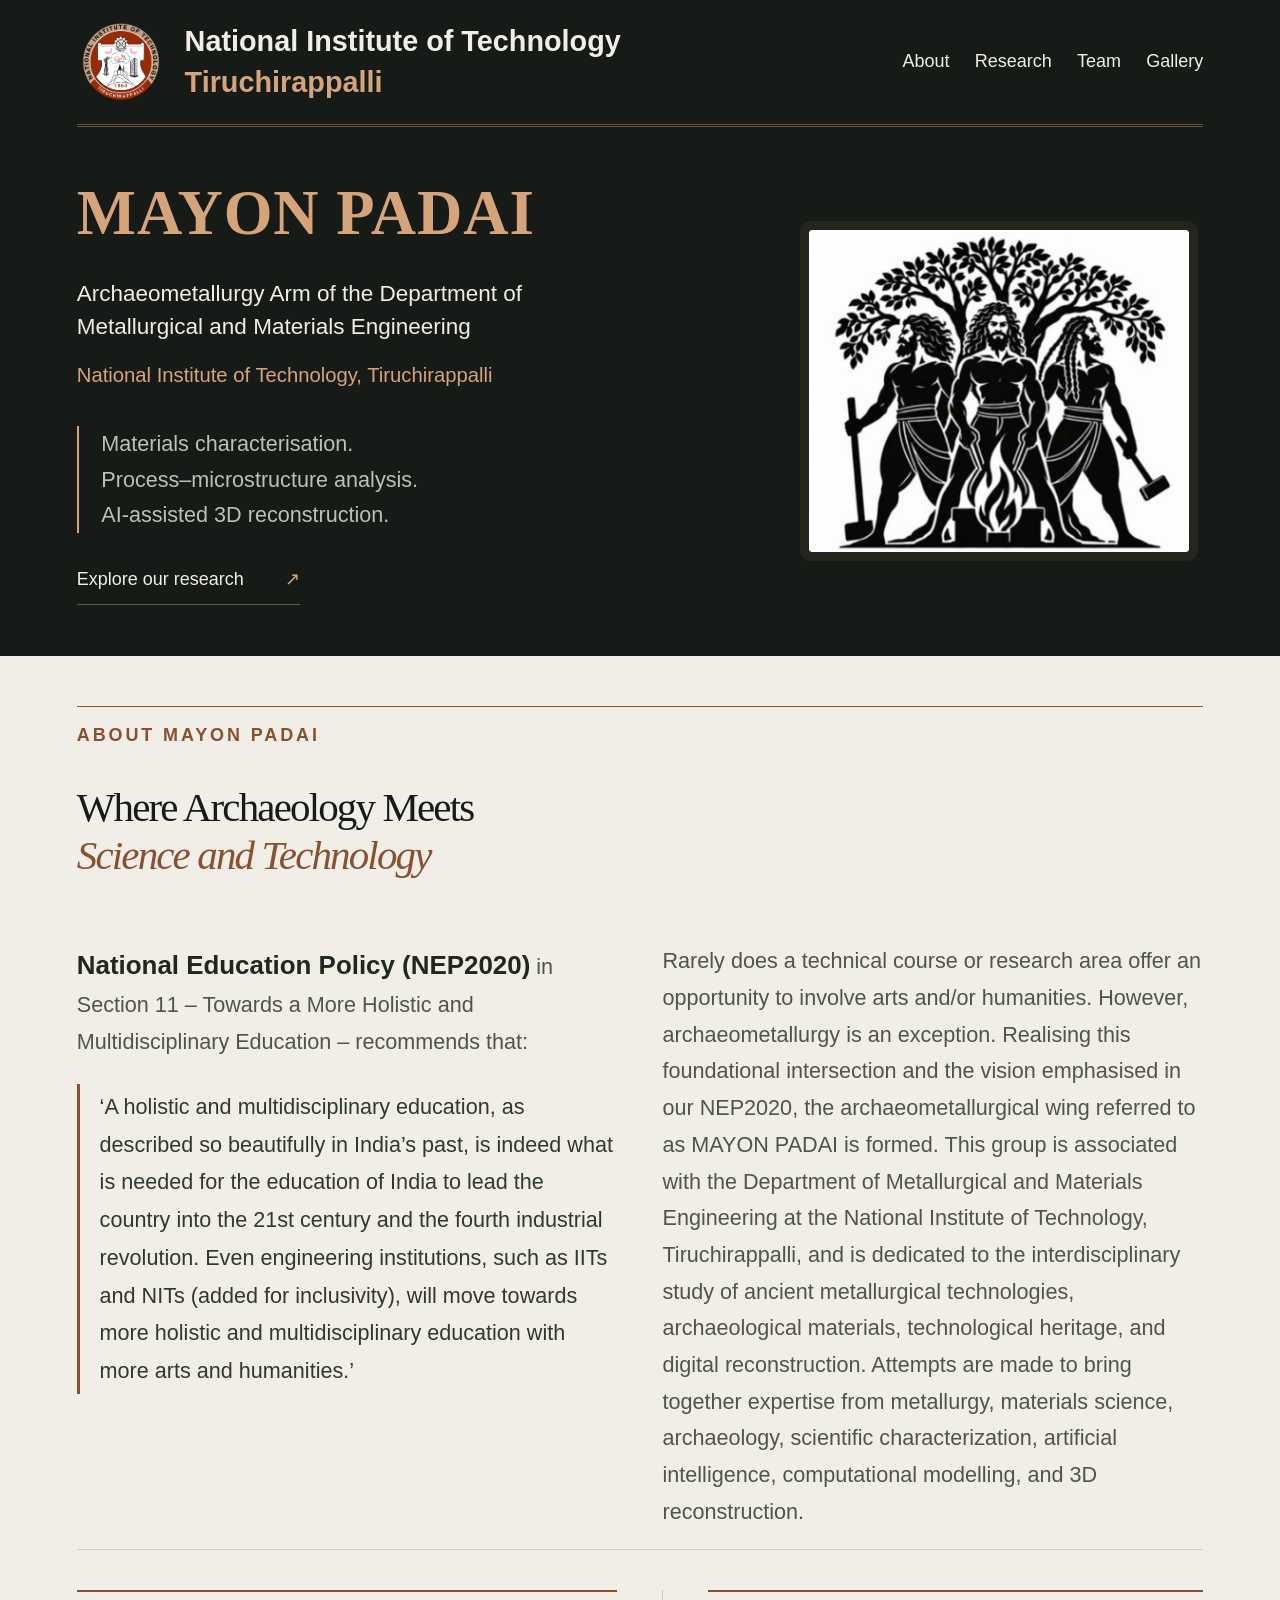
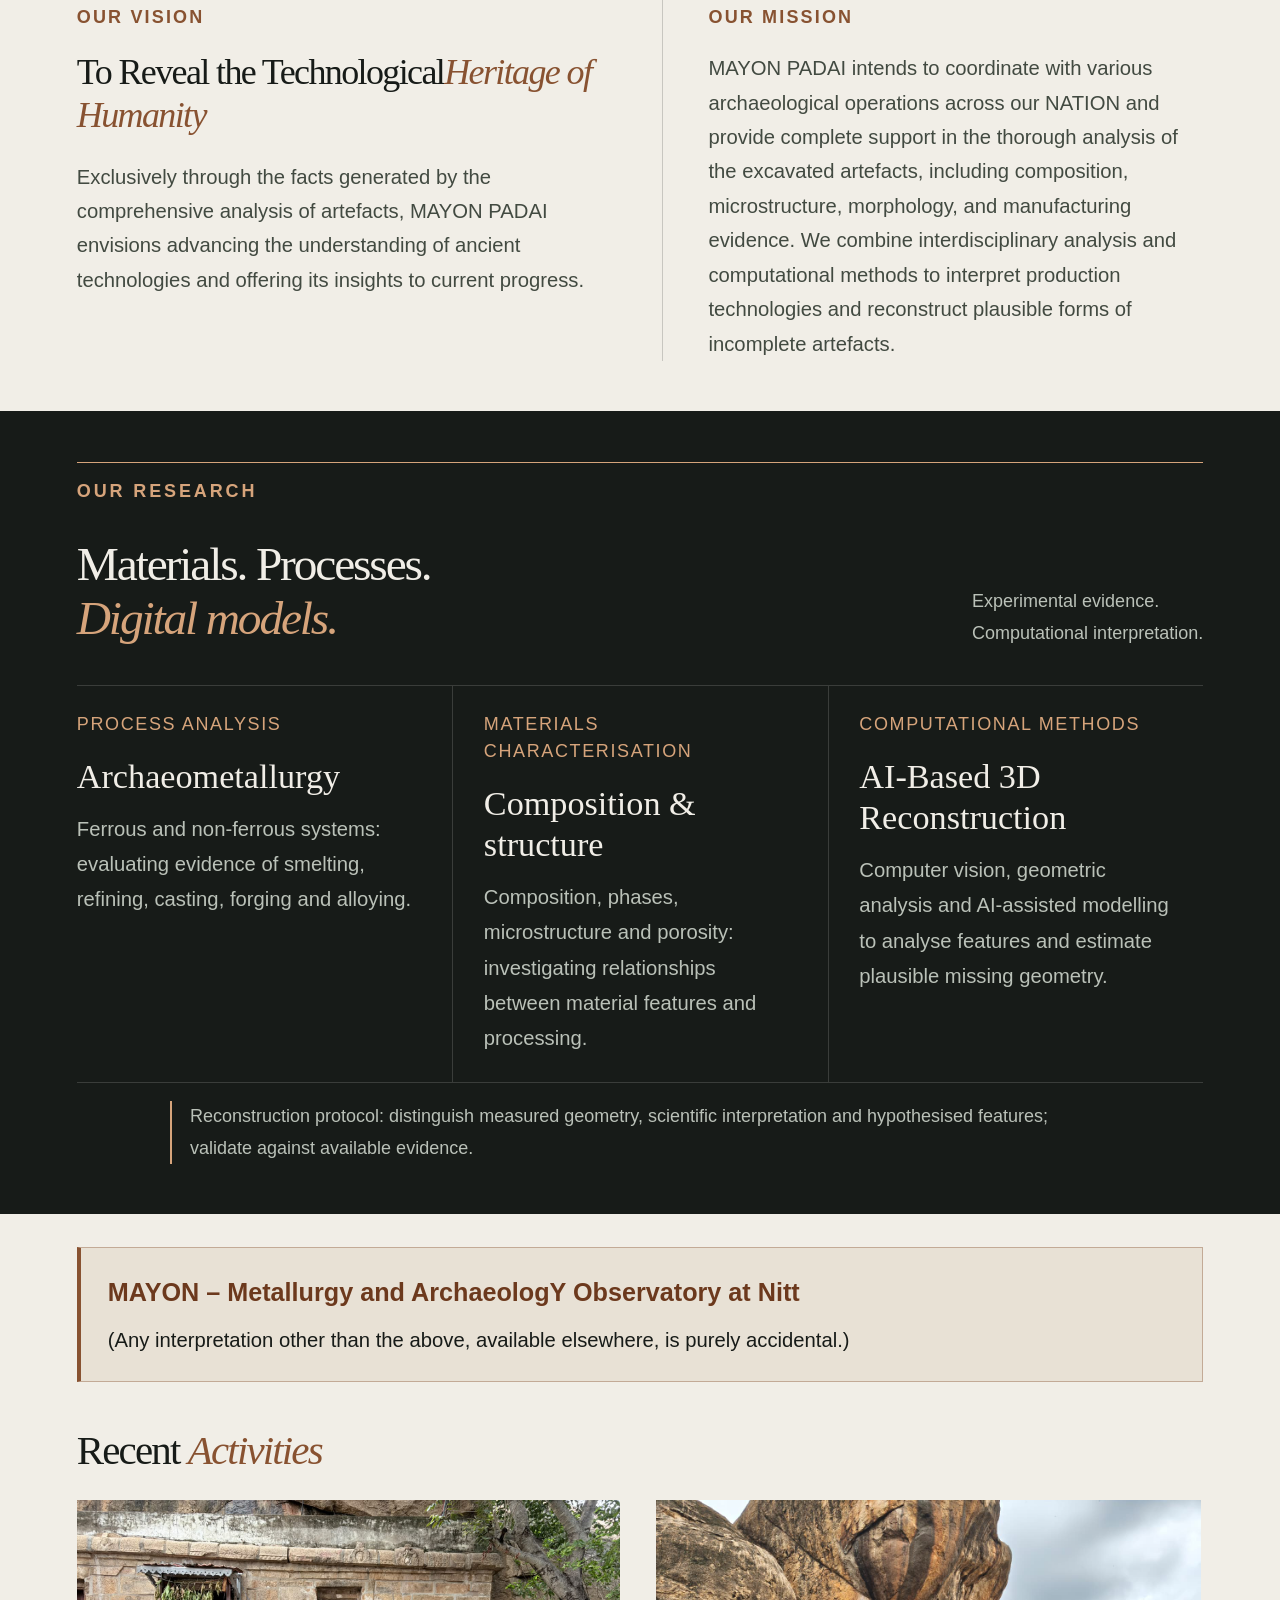
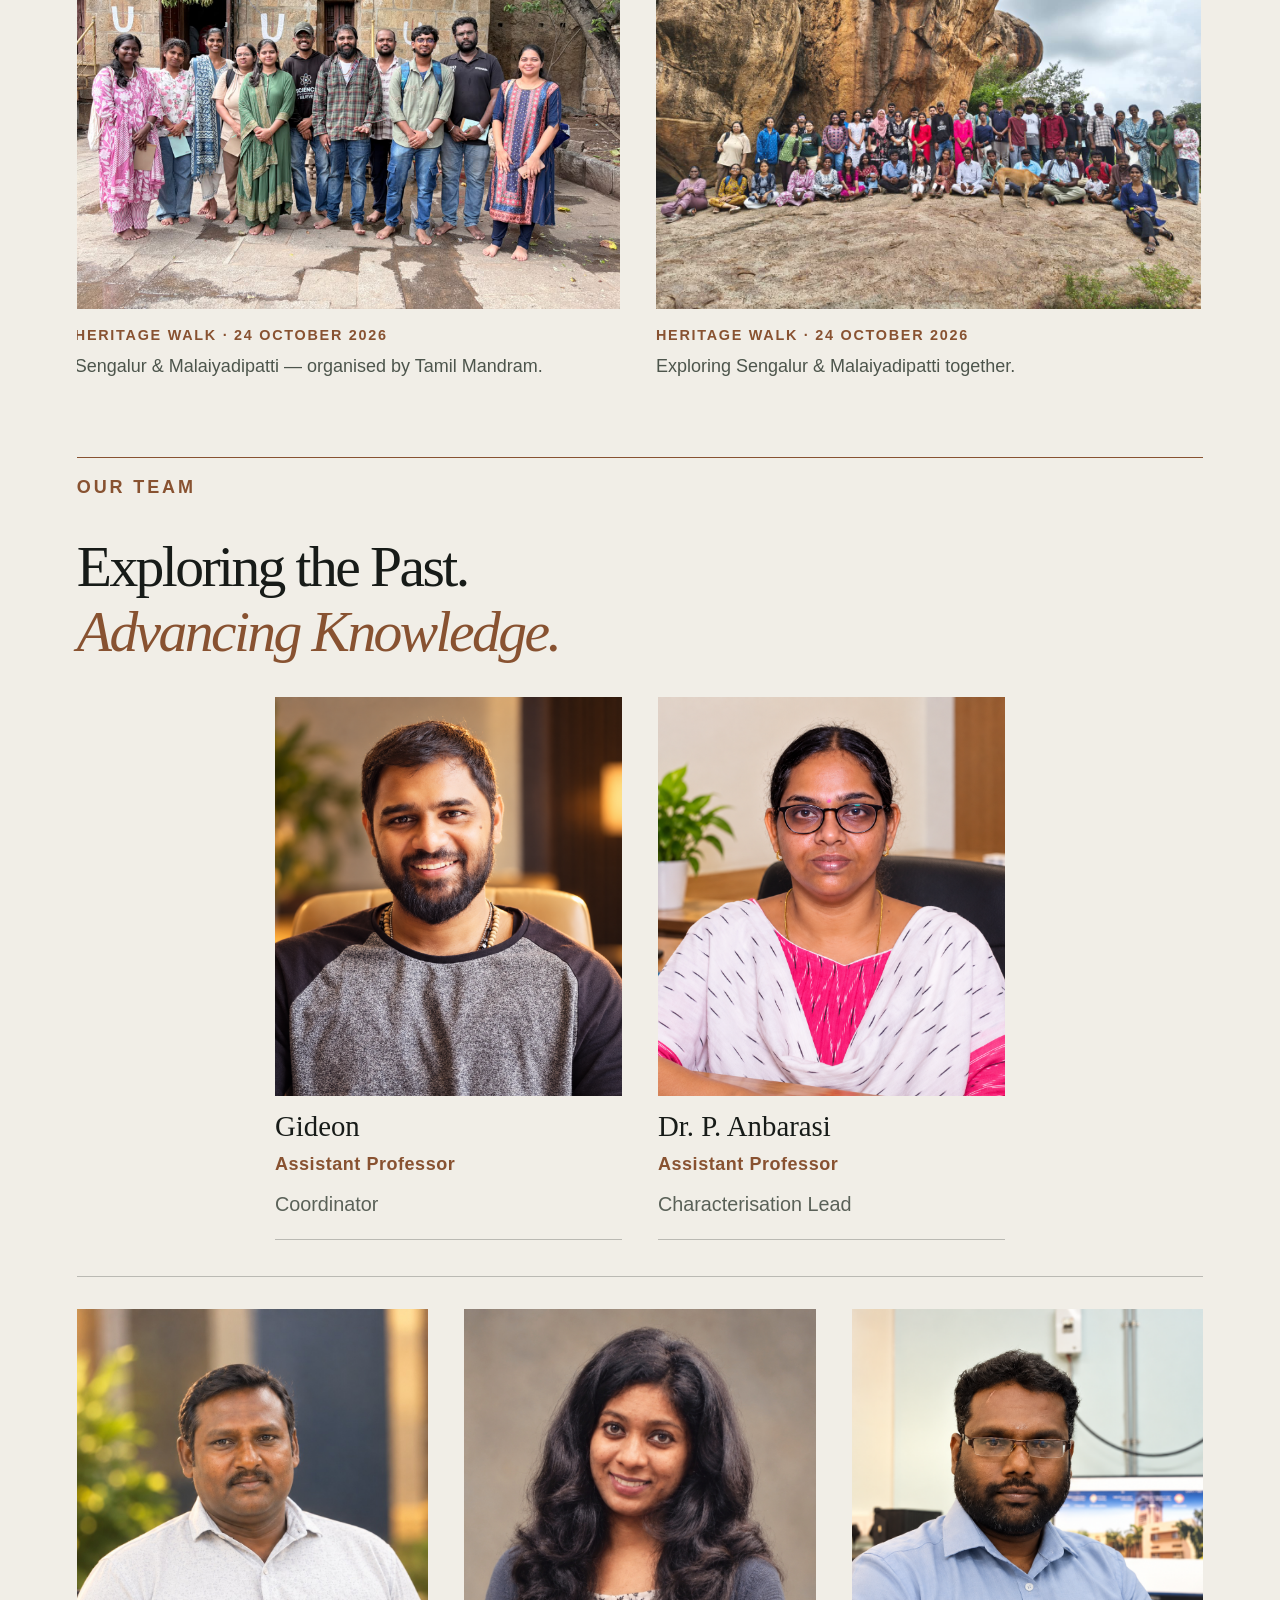
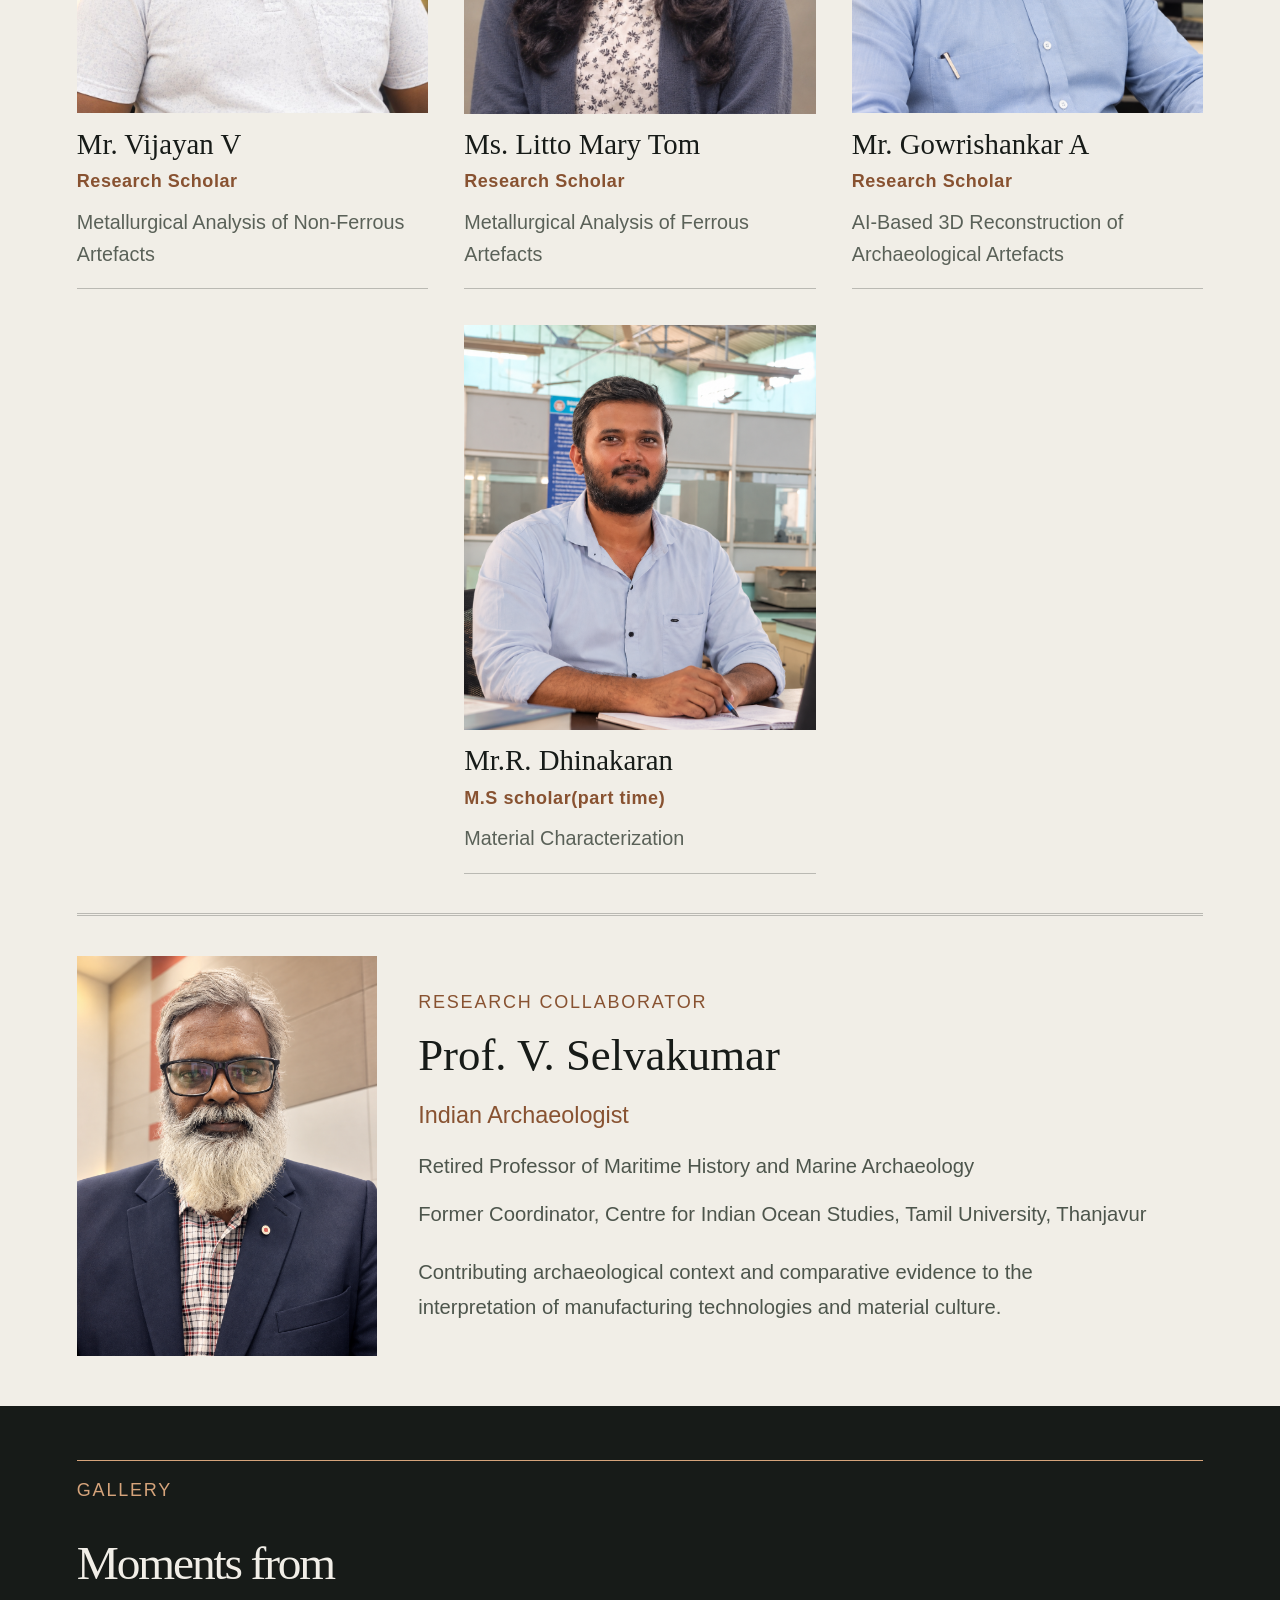
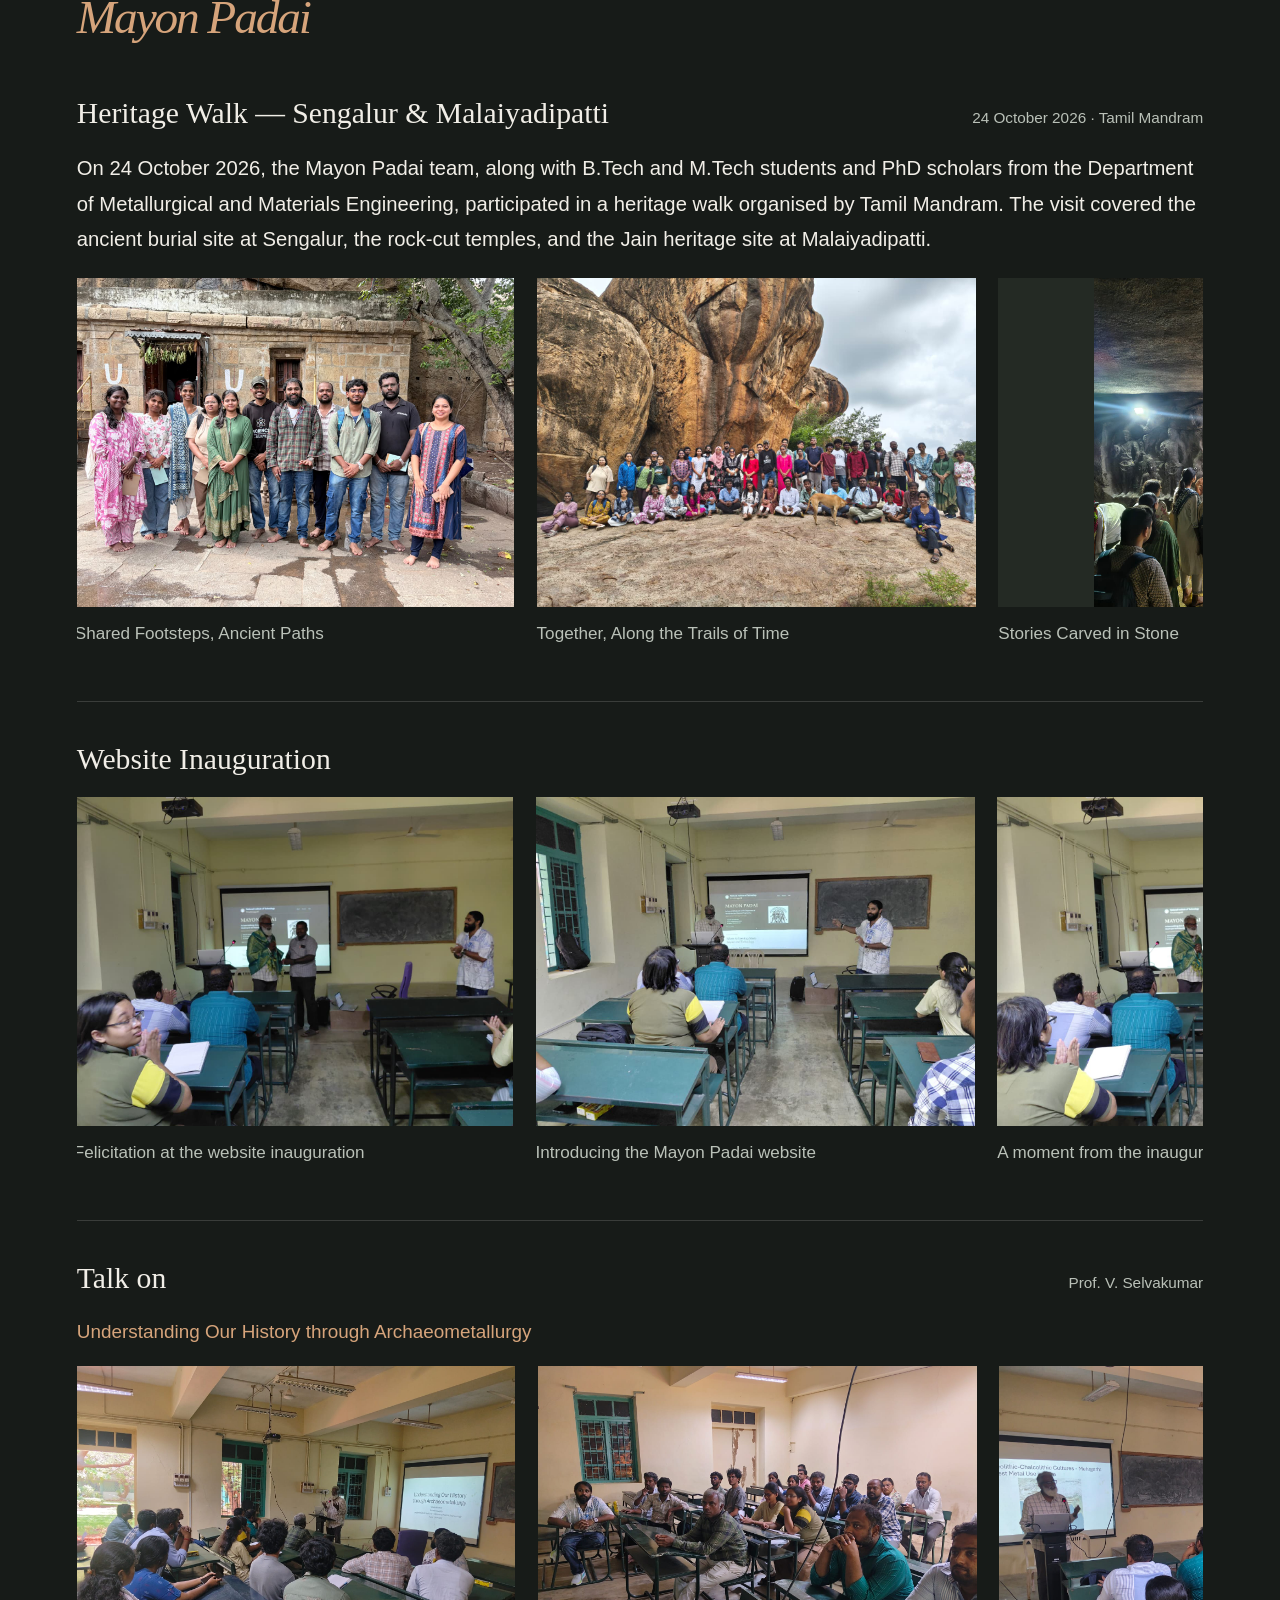
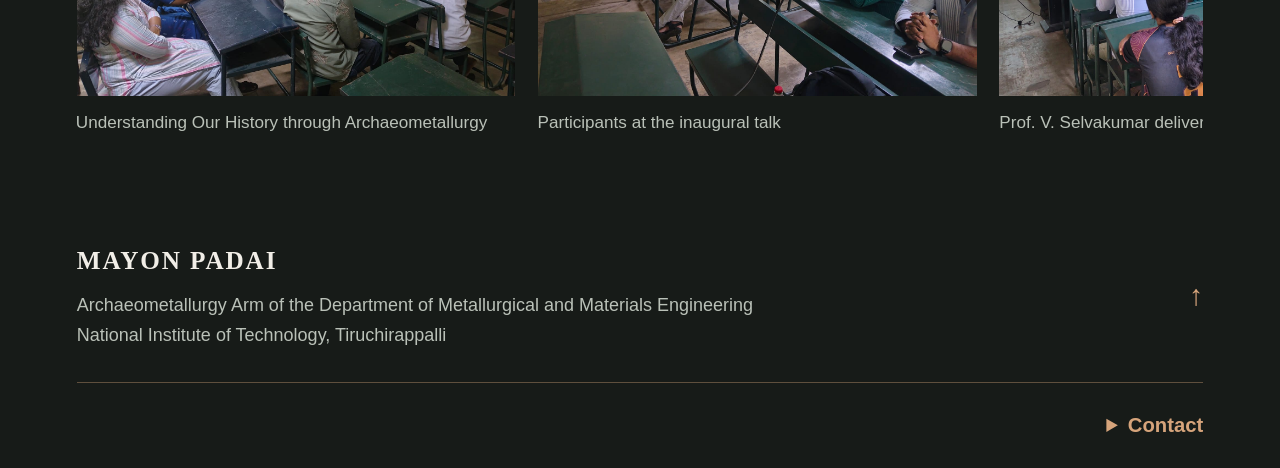
==== commit c62cdbfe: "Show heritage photos before inauguration and talk" ====
--- a/index.html
+++ b/index.html
@@ -16,12 +16,14 @@
 <aside class="mayon-note light"><div class="wrap"><p class="mayon-expansion">MAYON – Metallurgy and ArchaeologY Observatory at Nitt</p><p>(Any interpretation other than the above, available elsewhere, is purely accidental.)</p></div></aside>
 <section class="event-feature light" id="activities" aria-labelledby="activities-title"><div class="wrap"><h2 id="activities-title">Recent <em>Activities</em></h2></div><div class="wrap event-feature-grid" tabindex="0" role="region" aria-label="Recent activities photographs">
 <figure><a href="#heritage-walk-gallery"><img src="heritage-walk-07.jpeg" alt="A group photograph during the temple visit" loading="lazy" width="1600" height="1200"></a><figcaption><span>HERITAGE WALK · 24 OCTOBER 2026</span>Sengalur &amp; Malaiyadipatti — organised by Tamil Mandram.</figcaption></figure>
-
 <figure><a href="#heritage-walk-gallery"><img src="heritage-walk-01.jpeg" alt="Participants gathered beside a rock formation during the heritage walk" loading="lazy" width="1280" height="960"></a><figcaption><span>HERITAGE WALK · 24 OCTOBER 2026</span>Exploring Sengalur &amp; Malaiyadipatti together.</figcaption></figure>
 <figure><a href="#heritage-walk-gallery"><img src="heritage-walk-03.jpeg" alt="Rock-cut temple visited during the heritage walk" loading="lazy" width="1280" height="960"></a><figcaption><span>ROCK-CUT TEMPLES</span>A visit to Malaiyadipatti’s architectural heritage.</figcaption></figure>
+<figure><a href="#heritage-walk-gallery"><img src="heritage-walk-02.jpeg" alt="Stories Carved in Stone" loading="lazy"></a><figcaption><span>HERITAGE WALK · 24 OCTOBER 2026</span>Stories Carved in Stone</figcaption></figure>
+<figure><a href="#heritage-walk-gallery"><img src="heritage-walk-04.jpeg" alt="Jain Cave — A Quiet Echo of the Past" loading="lazy"></a><figcaption><span>HERITAGE WALK · 24 OCTOBER 2026</span>Jain Cave — A Quiet Echo of the Past</figcaption></figure>
+<figure><a href="#heritage-walk-gallery"><img src="heritage-walk-05.jpeg" alt="Fragments of Clay, Traces of Time" loading="lazy"></a><figcaption><span>HERITAGE WALK · 24 OCTOBER 2026</span>Fragments of Clay, Traces of Time</figcaption></figure>
+<figure><a href="#heritage-walk-gallery"><img src="heritage-walk-06.jpeg" alt="Beneath the Timeless Rocks" loading="lazy"></a><figcaption><span>HERITAGE WALK · 24 OCTOBER 2026</span>Beneath the Timeless Rocks</figcaption></figure>
 <figure><a href="#gallery"><img src="event-06.jpeg" alt="Faculty and scholars gathered for the Mayon Padai website inauguration" loading="lazy" width="1280" height="960"></a><figcaption><span>WEBSITE INAUGURATION</span>Bringing our interdisciplinary work together.</figcaption></figure>
-<figure><a href="#gallery"><img src="event-07.jpeg" alt="Prof. V. Selvakumar presenting the inaugural archaeometallurgy talk" loading="lazy" width="1599" height="1200"></a><figcaption><span>TALK ON</span>Understanding Our History through Archaeometallurgy.</figcaption></figure>
-<figure><a href="#heritage-walk-gallery"><img src="heritage-walk-02.jpeg" alt="Stories Carved in Stone" loading="lazy"></a><figcaption><span>HERITAGE WALK · 24 OCTOBER 2026</span>Stories Carved in Stone</figcaption></figure><figure><a href="#heritage-walk-gallery"><img src="heritage-walk-04.jpeg" alt="Jain Cave — A Quiet Echo of the Past" loading="lazy"></a><figcaption><span>HERITAGE WALK · 24 OCTOBER 2026</span>Jain Cave — A Quiet Echo of the Past</figcaption></figure><figure><a href="#heritage-walk-gallery"><img src="heritage-walk-05.jpeg" alt="Fragments of Clay, Traces of Time" loading="lazy"></a><figcaption><span>HERITAGE WALK · 24 OCTOBER 2026</span>Fragments of Clay, Traces of Time</figcaption></figure><figure><a href="#heritage-walk-gallery"><img src="heritage-walk-06.jpeg" alt="Beneath the Timeless Rocks" loading="lazy"></a><figcaption><span>HERITAGE WALK · 24 OCTOBER 2026</span>Beneath the Timeless Rocks</figcaption></figure></div></section><section class="team light" id="team"><div class="wrap"><p class="eyebrow">OUR TEAM</p><h2>Exploring the Past.<br><em>Advancing Knowledge.</em></h2><div class="team-grid faculty-grid">
+<figure><a href="#gallery"><img src="event-07.jpeg" alt="Prof. V. Selvakumar presenting the inaugural archaeometallurgy talk" loading="lazy" width="1599" height="1200"></a><figcaption><span>TALK ON</span>Understanding Our History through Archaeometallurgy.</figcaption></figure></div></section><section class="team light" id="team"><div class="wrap"><p class="eyebrow">OUR TEAM</p><h2>Exploring the Past.<br><em>Advancing Knowledge.</em></h2><div class="team-grid faculty-grid">
 <article class="person"><img src="gideon.png" alt="Gideon" width="1254" height="1254" loading="lazy"><h3>Gideon</h3><p class="position">Assistant Professor</p><p>Coordinator</p></article>
 <article class="person"><img src="anbarasi.png" alt="Dr. P. Anbarasi" width="1316" height="1195" loading="lazy"><h3>Dr. P. Anbarasi</h3><p class="position">Assistant Professor</p><p>Characterisation Lead</p></article>
 </div><div class="team-grid scholars-grid"><article class="person"><img src="vijayan.jpeg" alt="Mr. Vijayan V" width="1448" height="1086" loading="lazy"><h3>Mr. Vijayan V</h3><p class="position">Research Scholar</p><p>Metallurgical Analysis of Non-Ferrous Artefacts</p></article>
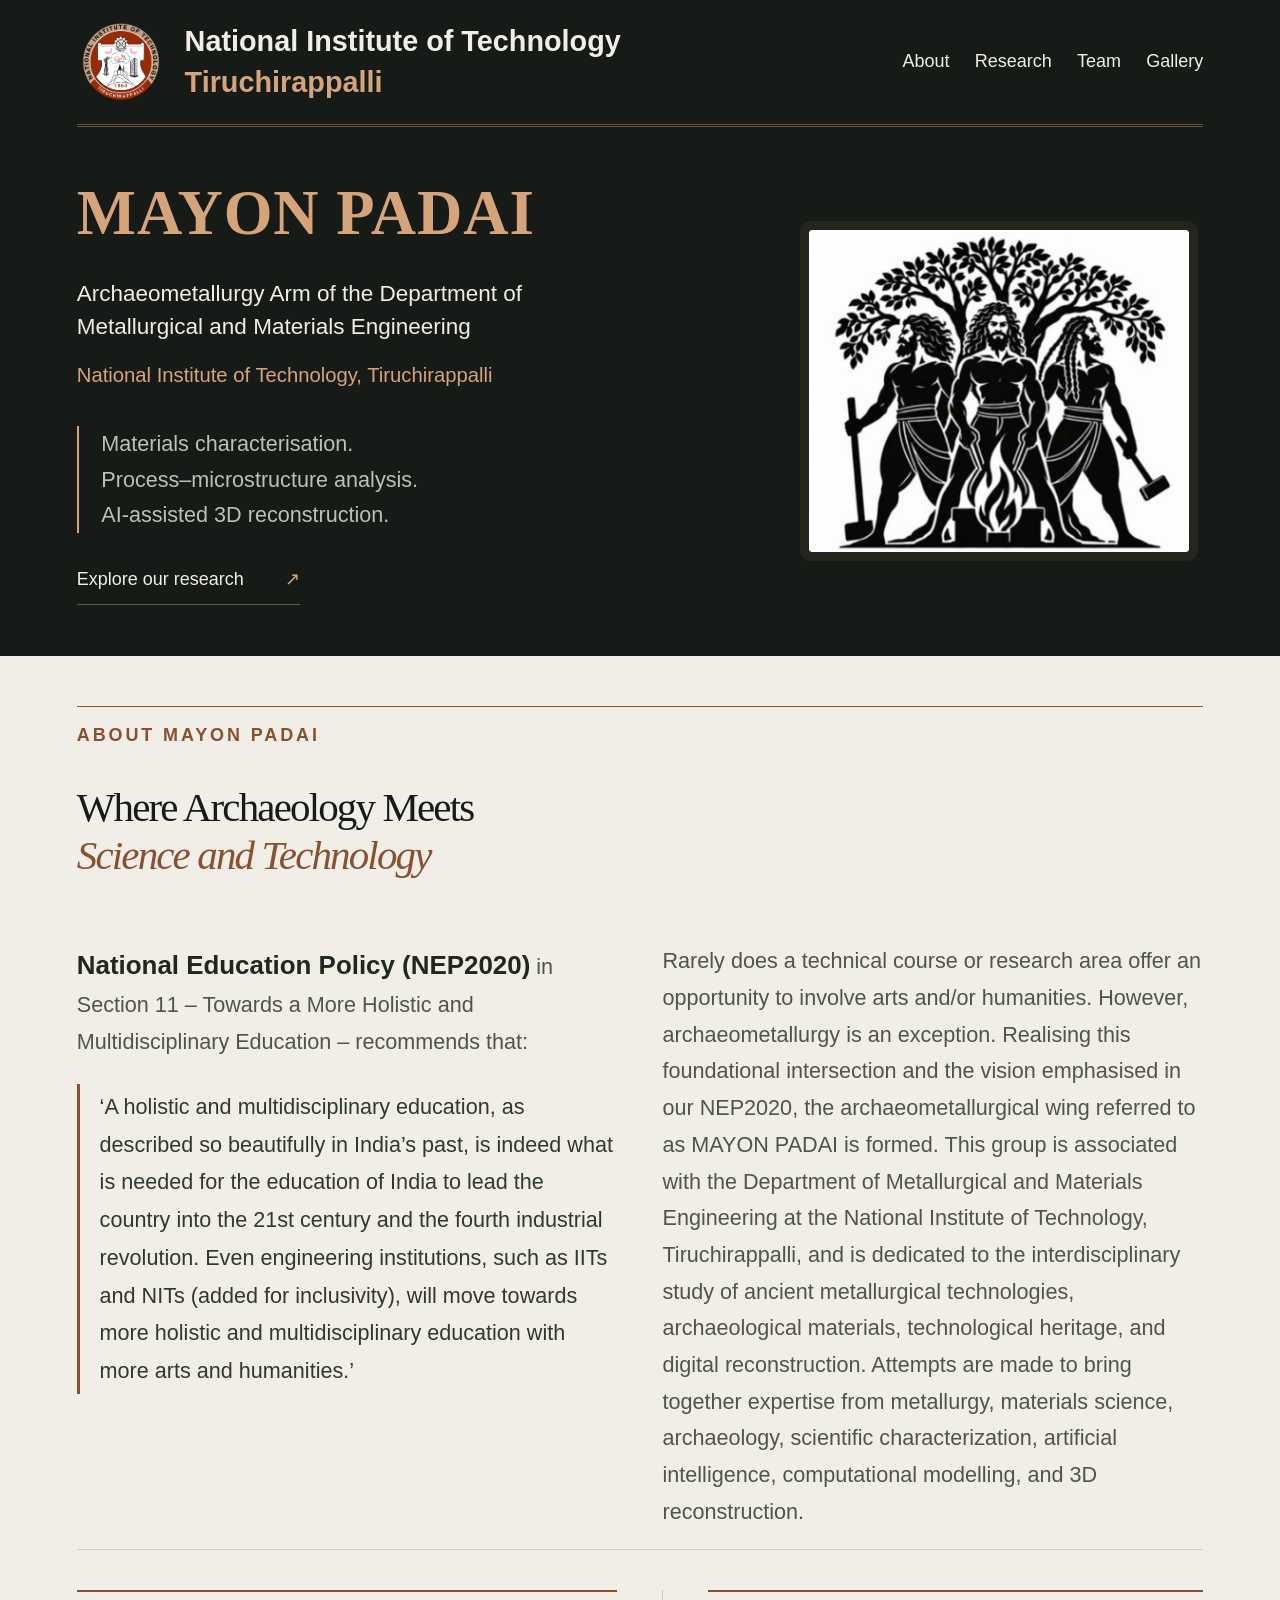
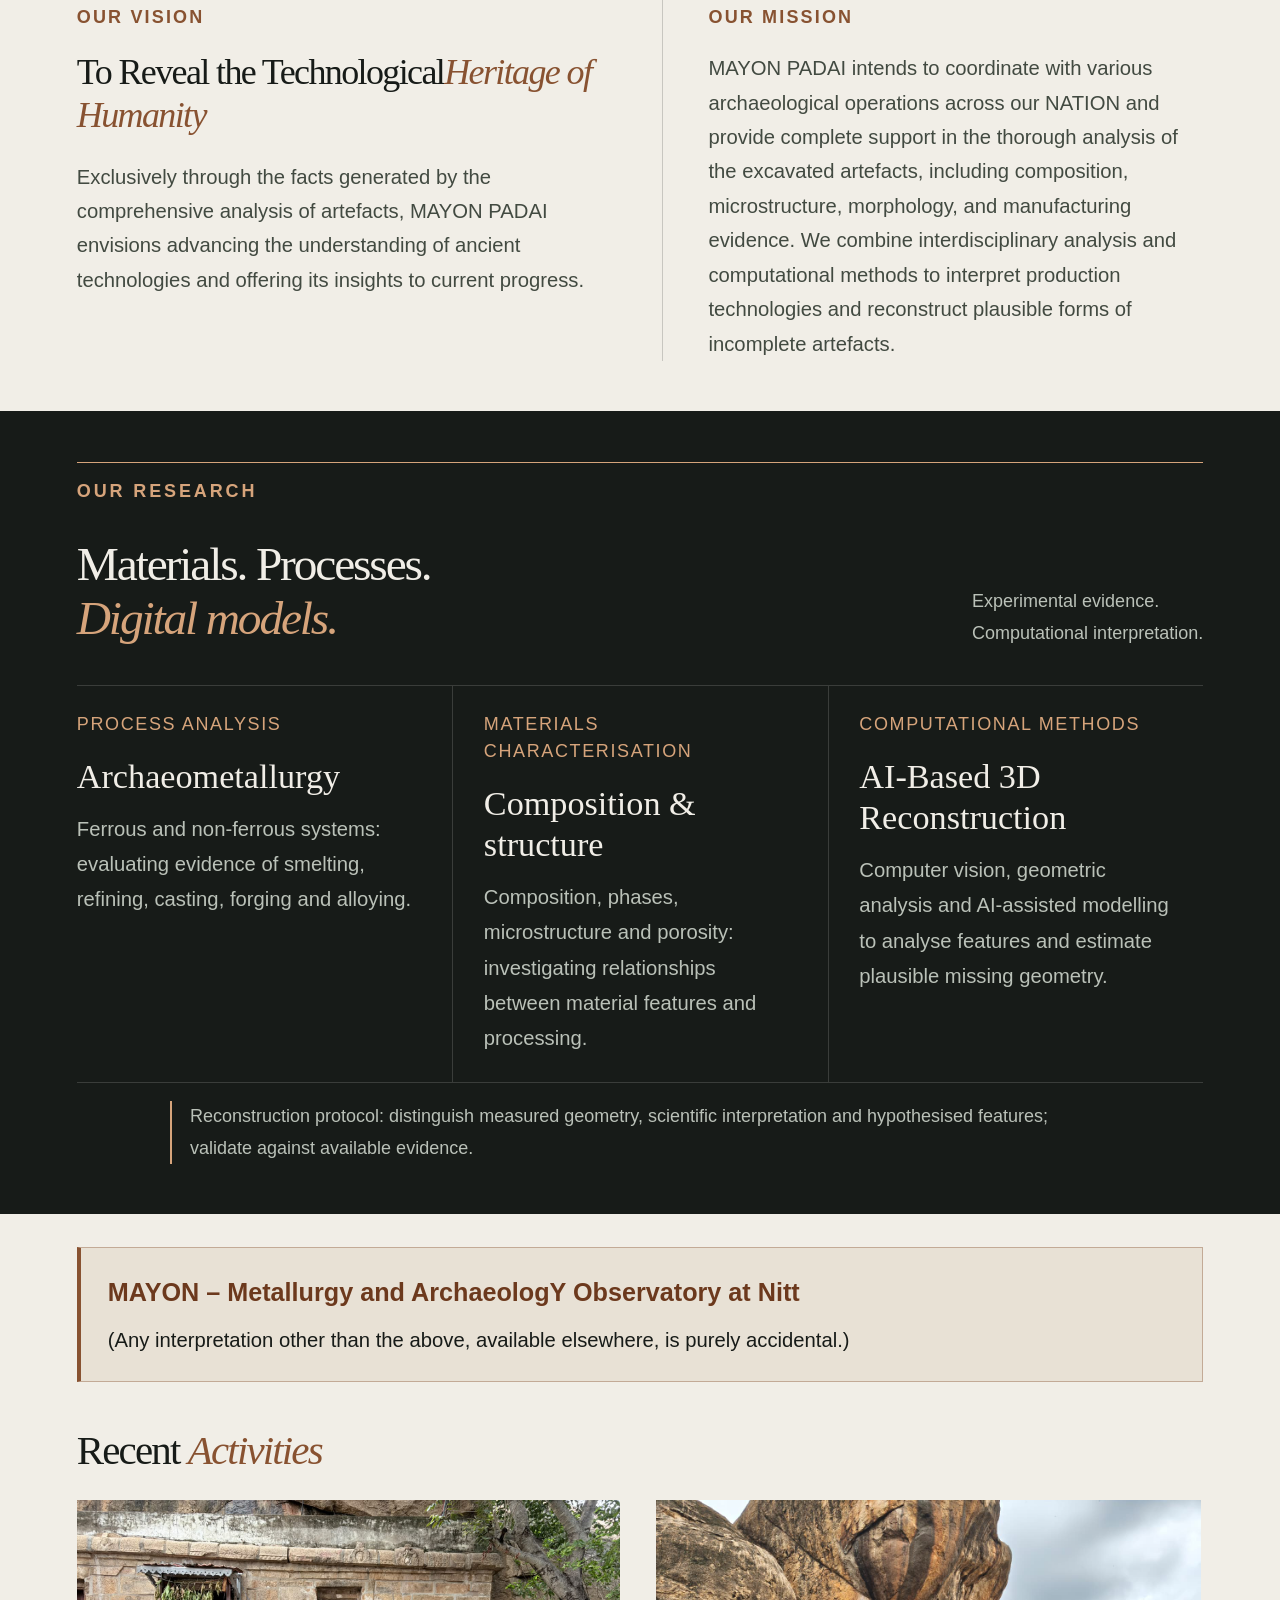
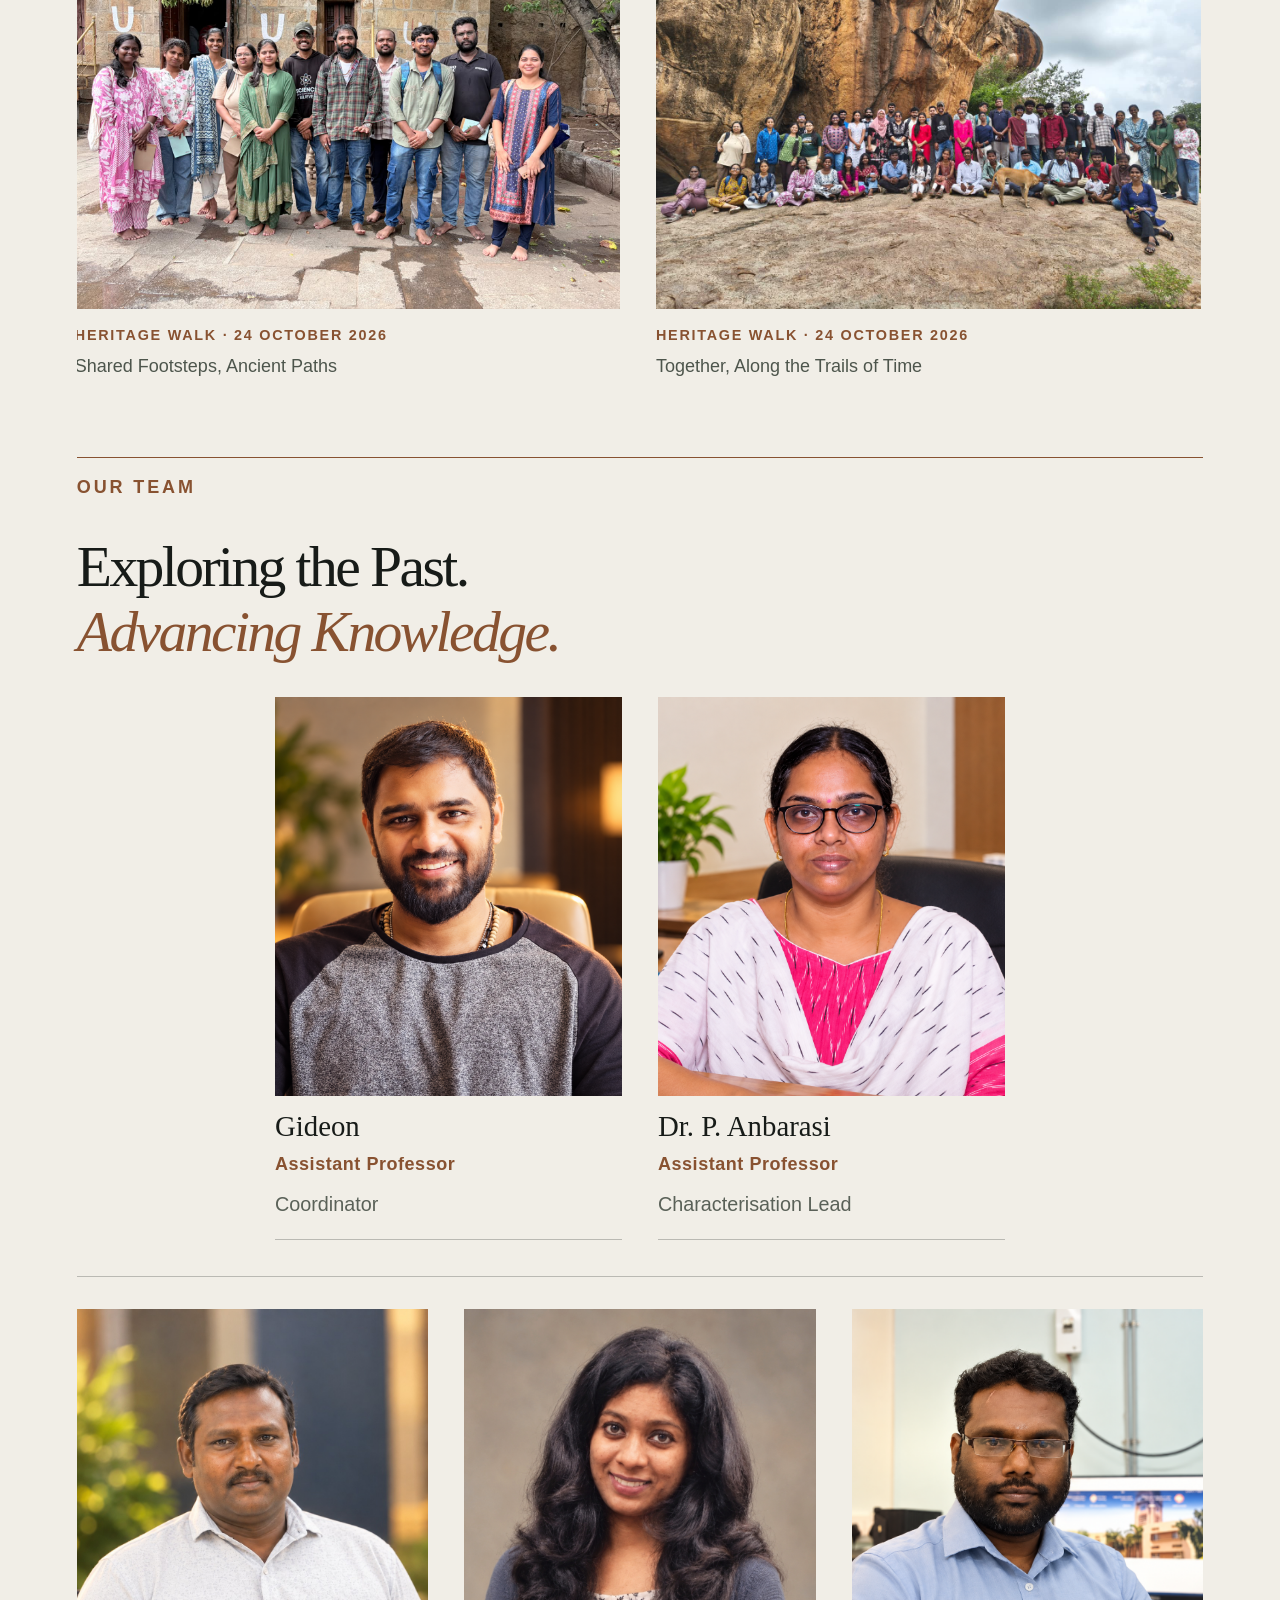
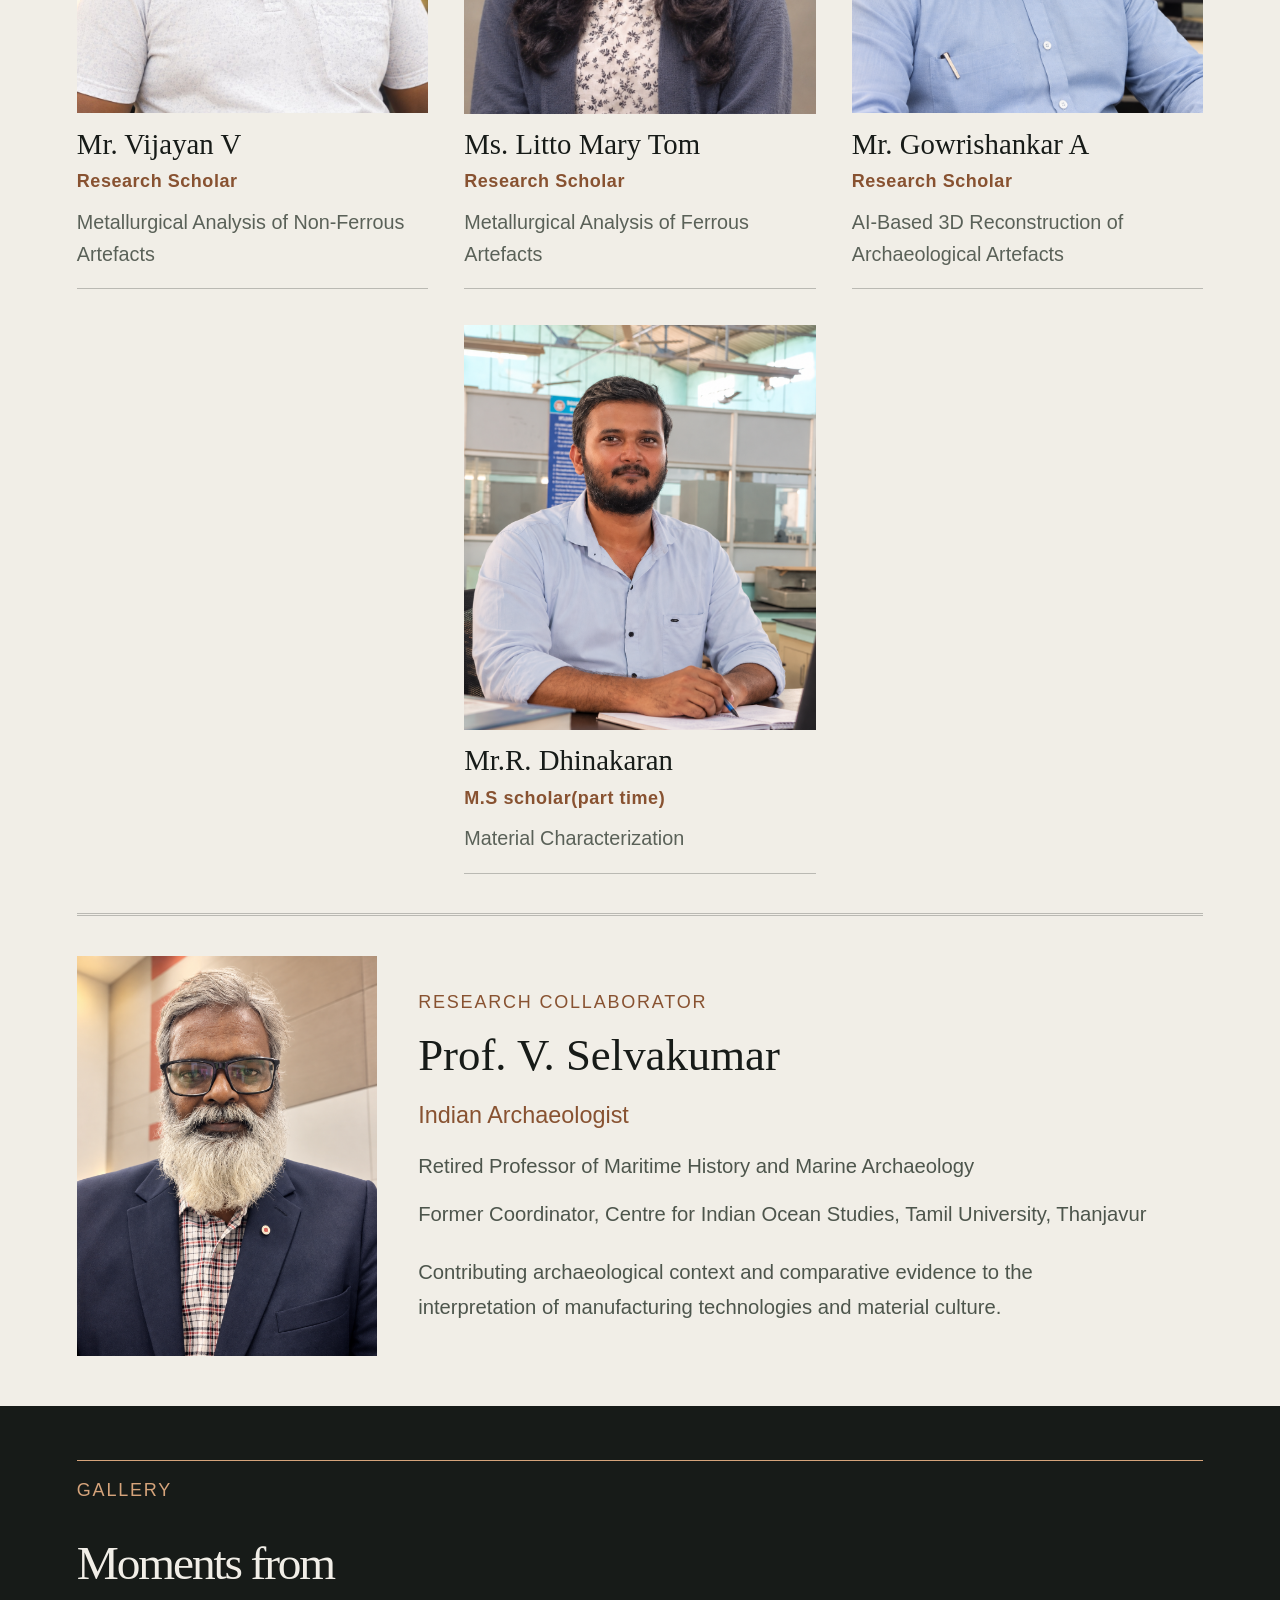
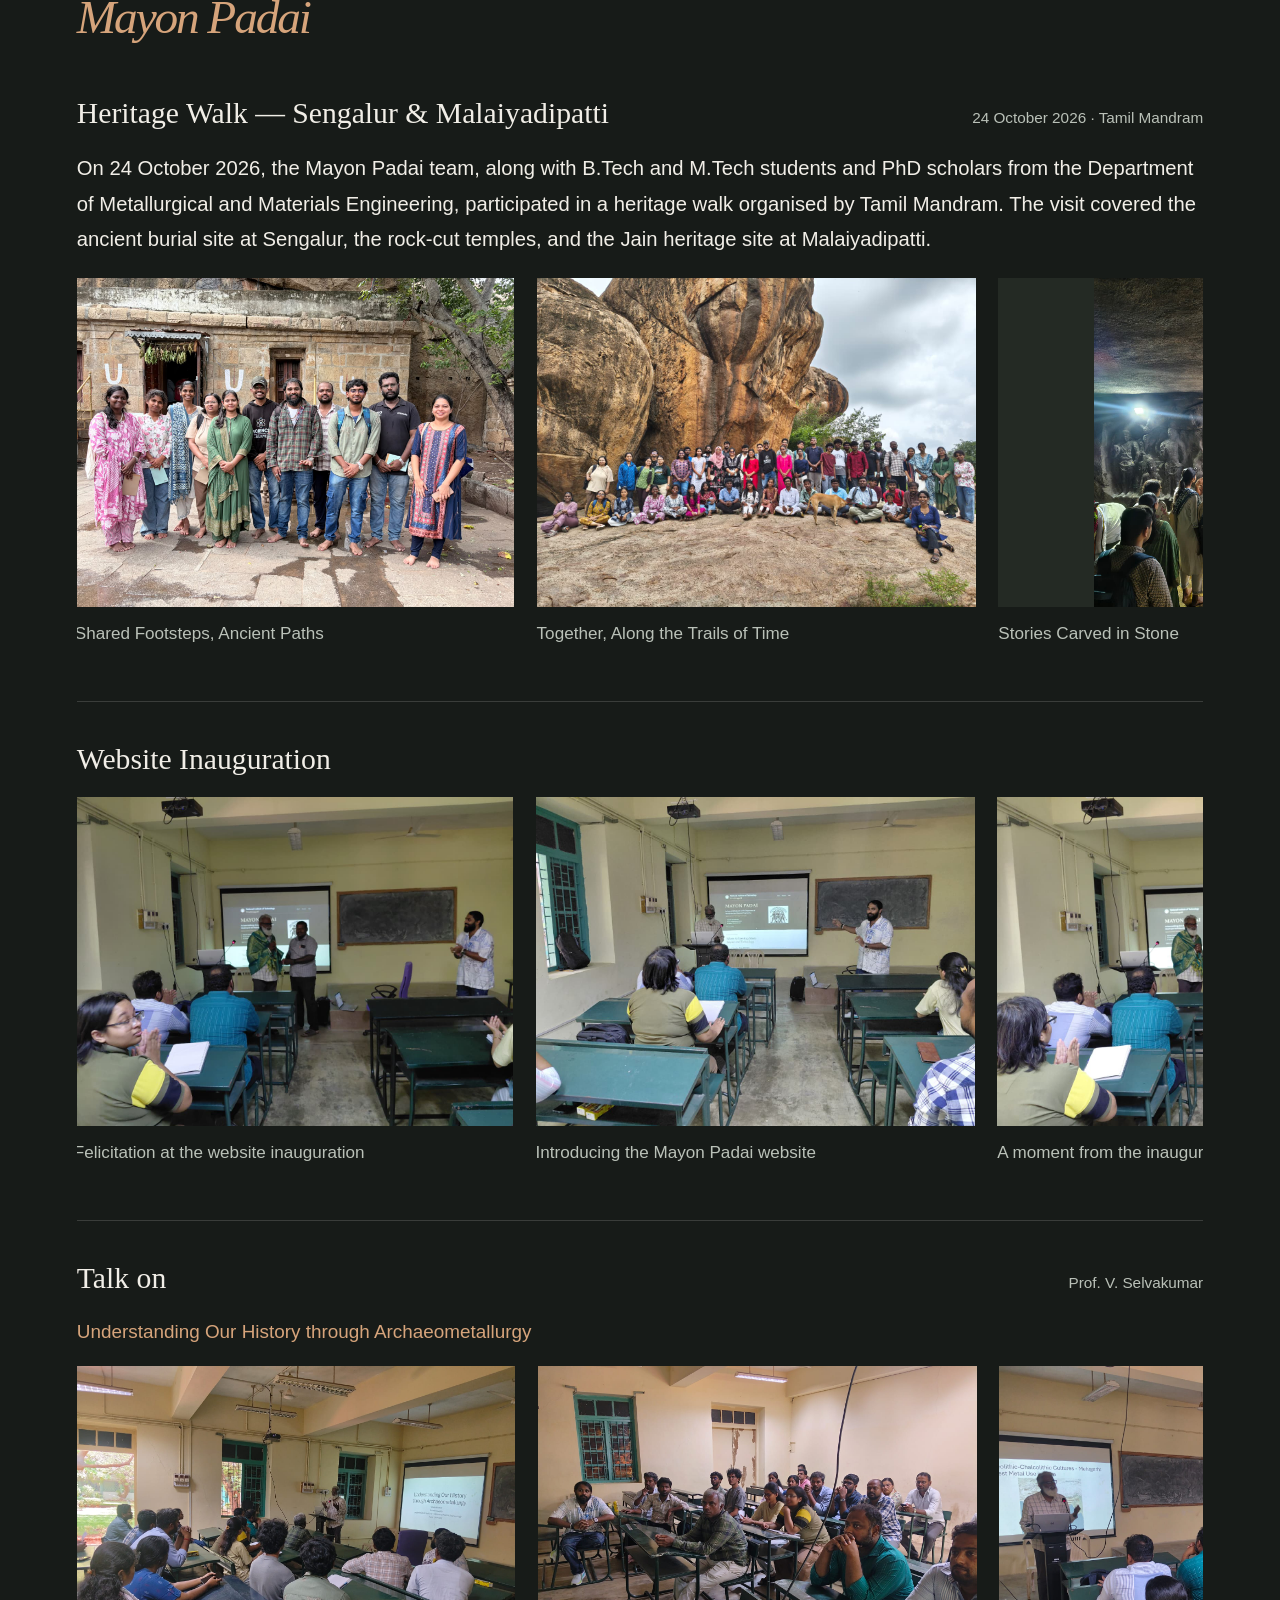
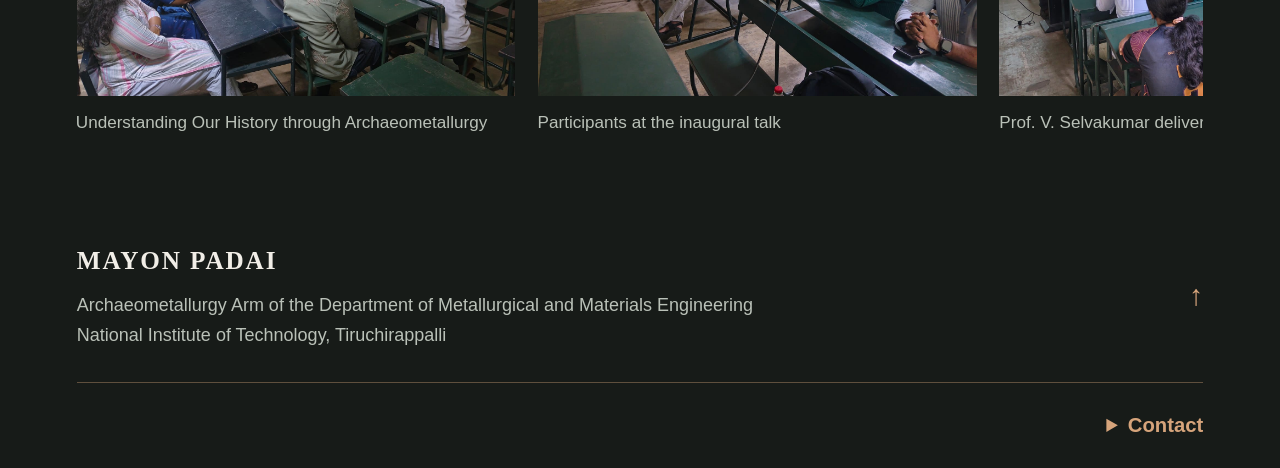
==== commit 75badaa4: "Match recent activity captions to heritage gallery" ====
--- a/index.html
+++ b/index.html
@@ -15,9 +15,9 @@
 <section class="vision-mission light" id="vision-mission" aria-label="Our vision and mission"><div class="wrap vision-mission-grid"><article aria-labelledby="vision-title"><p class="eyebrow">OUR VISION</p><h2 id="vision-title">To Reveal the Technological<br><em>Heritage of Humanity</em></h2><div class="statement-copy"><p>Exclusively through the facts generated by the comprehensive analysis of artefacts, MAYON PADAI envisions advancing the understanding of ancient technologies and offering its insights to current progress.</p></div></article><article aria-labelledby="mission-title"><h2 class="eyebrow" id="mission-title">OUR MISSION</h2><div class="statement-copy"><p>MAYON PADAI intends to coordinate with various archaeological operations across our NATION and provide complete support in the thorough analysis of the excavated artefacts, including composition, microstructure, morphology, and manufacturing evidence. We combine interdisciplinary analysis and computational methods to interpret production technologies and reconstruct plausible forms of incomplete artefacts.</p></div></article></div></section><section class="research wrap" id="research"><p class="eyebrow">OUR RESEARCH</p><div class="section-heading"><h2>Materials. Processes.<br><em>Digital models.</em></h2><p>Experimental evidence.<br>Computational interpretation.</p></div><div class="research-grid"><article><p class="field-label">PROCESS ANALYSIS</p><h3>Archaeometallurgy</h3><p>Ferrous and non-ferrous systems: evaluating evidence of smelting, refining, casting, forging and alloying.</p></article><article><p class="field-label">MATERIALS CHARACTERISATION</p><h3>Composition & structure</h3><p>Composition, phases, microstructure and porosity: investigating relationships between material features and processing.</p></article><article><p class="field-label">COMPUTATIONAL METHODS</p><h3>AI-Based 3D Reconstruction</h3><p>Computer vision, geometric analysis and AI-assisted modelling to analyse features and estimate plausible missing geometry.</p></article></div><p class="research-note">Reconstruction protocol: distinguish measured geometry, scientific interpretation and hypothesised features; validate against available evidence.</p></section>
 <aside class="mayon-note light"><div class="wrap"><p class="mayon-expansion">MAYON – Metallurgy and ArchaeologY Observatory at Nitt</p><p>(Any interpretation other than the above, available elsewhere, is purely accidental.)</p></div></aside>
 <section class="event-feature light" id="activities" aria-labelledby="activities-title"><div class="wrap"><h2 id="activities-title">Recent <em>Activities</em></h2></div><div class="wrap event-feature-grid" tabindex="0" role="region" aria-label="Recent activities photographs">
-<figure><a href="#heritage-walk-gallery"><img src="heritage-walk-07.jpeg" alt="A group photograph during the temple visit" loading="lazy" width="1600" height="1200"></a><figcaption><span>HERITAGE WALK · 24 OCTOBER 2026</span>Sengalur &amp; Malaiyadipatti — organised by Tamil Mandram.</figcaption></figure>
-<figure><a href="#heritage-walk-gallery"><img src="heritage-walk-01.jpeg" alt="Participants gathered beside a rock formation during the heritage walk" loading="lazy" width="1280" height="960"></a><figcaption><span>HERITAGE WALK · 24 OCTOBER 2026</span>Exploring Sengalur &amp; Malaiyadipatti together.</figcaption></figure>
-<figure><a href="#heritage-walk-gallery"><img src="heritage-walk-03.jpeg" alt="Rock-cut temple visited during the heritage walk" loading="lazy" width="1280" height="960"></a><figcaption><span>ROCK-CUT TEMPLES</span>A visit to Malaiyadipatti’s architectural heritage.</figcaption></figure>
+<figure><a href="#heritage-walk-gallery"><img src="heritage-walk-07.jpeg" alt="A group photograph during the temple visit" loading="lazy" width="1600" height="1200"></a><figcaption><span>HERITAGE WALK · 24 OCTOBER 2026</span>Shared Footsteps, Ancient Paths</figcaption></figure>
+<figure><a href="#heritage-walk-gallery"><img src="heritage-walk-01.jpeg" alt="Participants gathered beside a rock formation during the heritage walk" loading="lazy" width="1280" height="960"></a><figcaption><span>HERITAGE WALK · 24 OCTOBER 2026</span>Together, Along the Trails of Time</figcaption></figure>
+<figure><a href="#heritage-walk-gallery"><img src="heritage-walk-03.jpeg" alt="Rock-cut temple visited during the heritage walk" loading="lazy" width="1280" height="960"></a><figcaption><span>HERITAGE WALK · 24 OCTOBER 2026</span>Through the Doorways of the Past</figcaption></figure>
 <figure><a href="#heritage-walk-gallery"><img src="heritage-walk-02.jpeg" alt="Stories Carved in Stone" loading="lazy"></a><figcaption><span>HERITAGE WALK · 24 OCTOBER 2026</span>Stories Carved in Stone</figcaption></figure>
 <figure><a href="#heritage-walk-gallery"><img src="heritage-walk-04.jpeg" alt="Jain Cave — A Quiet Echo of the Past" loading="lazy"></a><figcaption><span>HERITAGE WALK · 24 OCTOBER 2026</span>Jain Cave — A Quiet Echo of the Past</figcaption></figure>
 <figure><a href="#heritage-walk-gallery"><img src="heritage-walk-05.jpeg" alt="Fragments of Clay, Traces of Time" loading="lazy"></a><figcaption><span>HERITAGE WALK · 24 OCTOBER 2026</span>Fragments of Clay, Traces of Time</figcaption></figure>
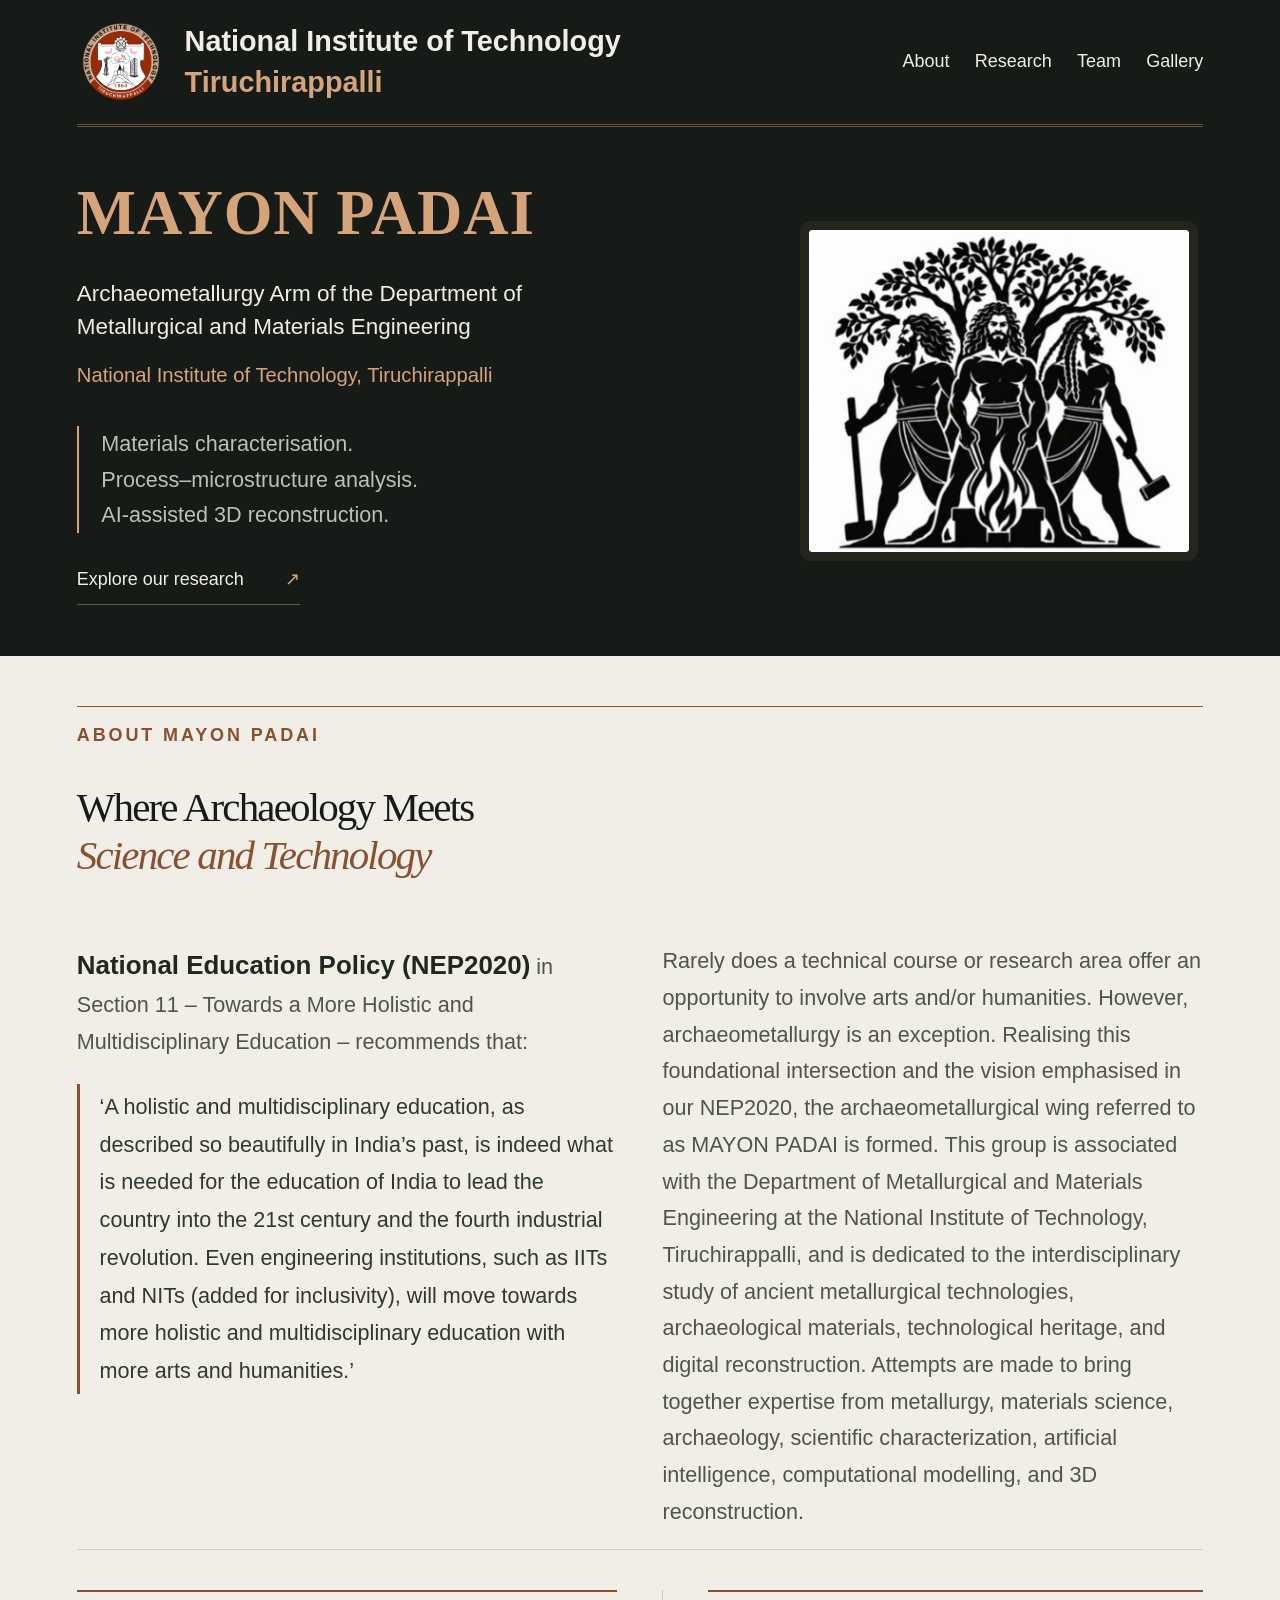
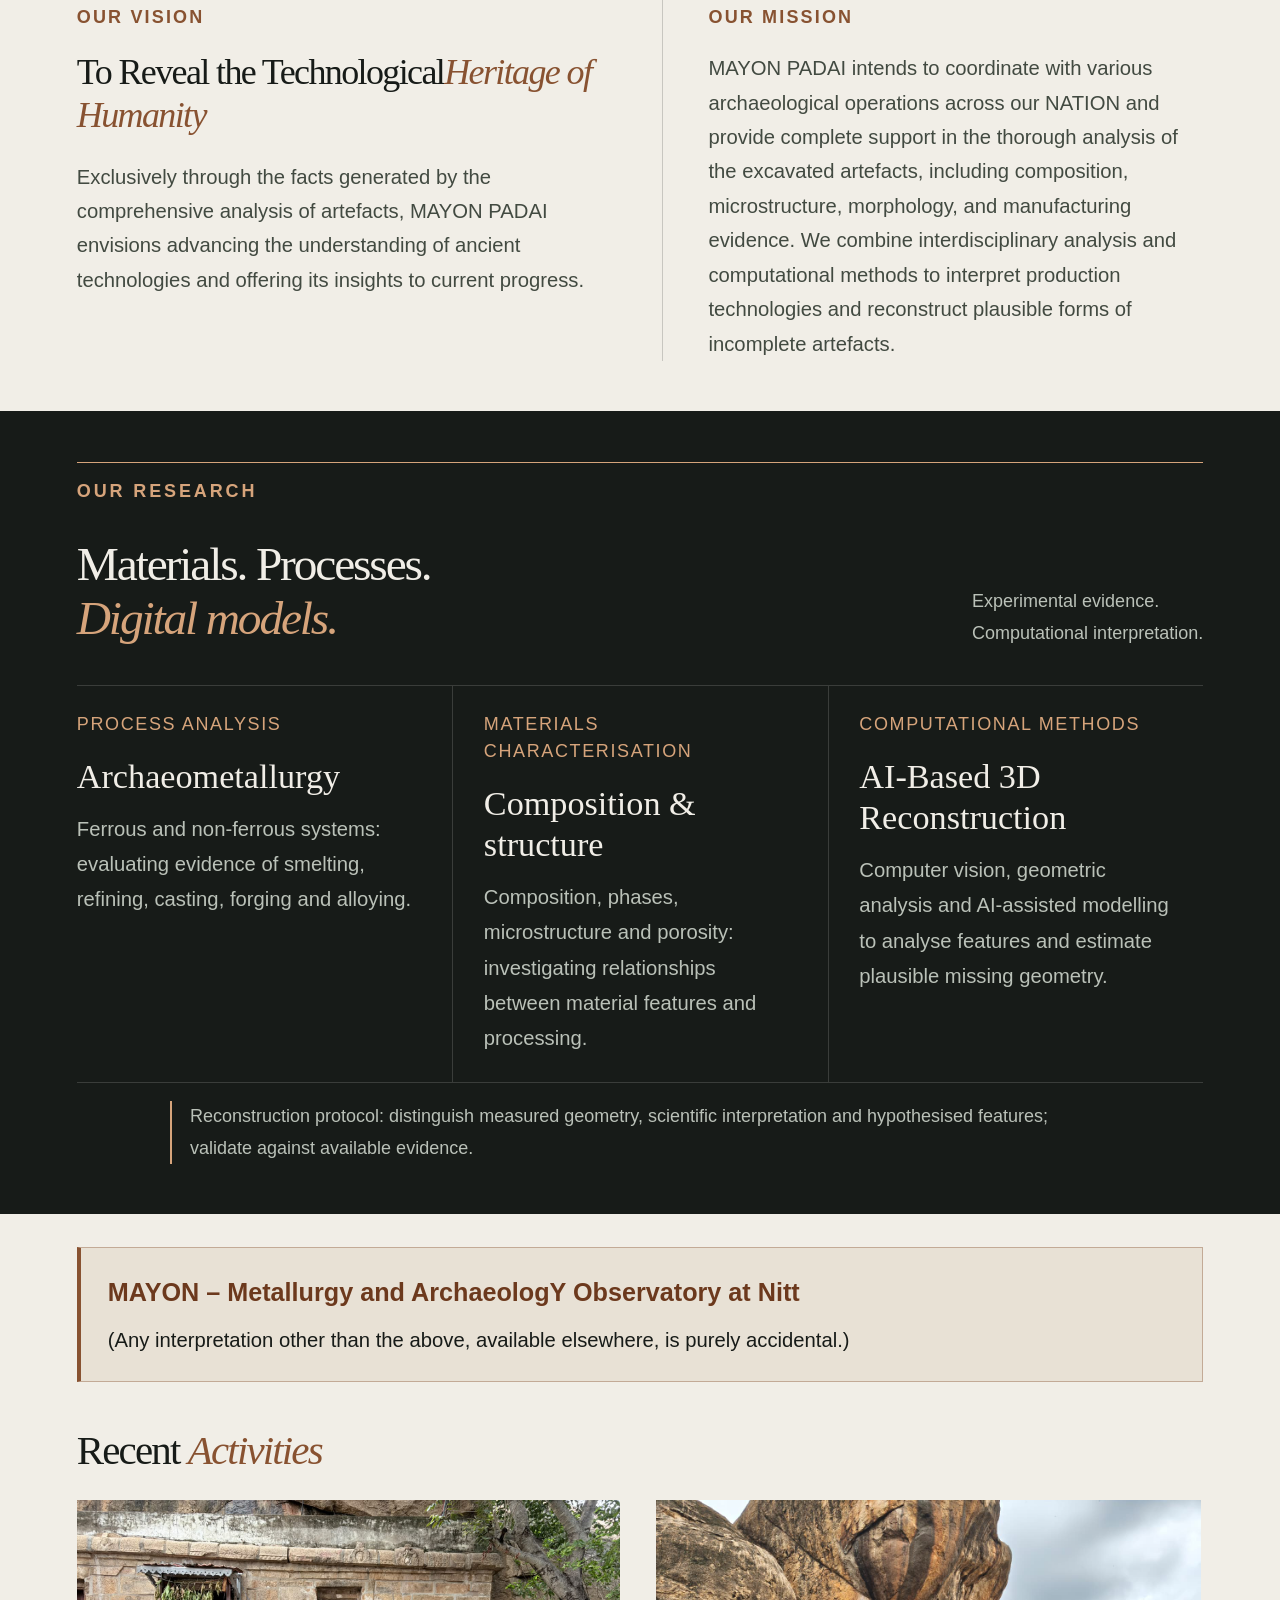
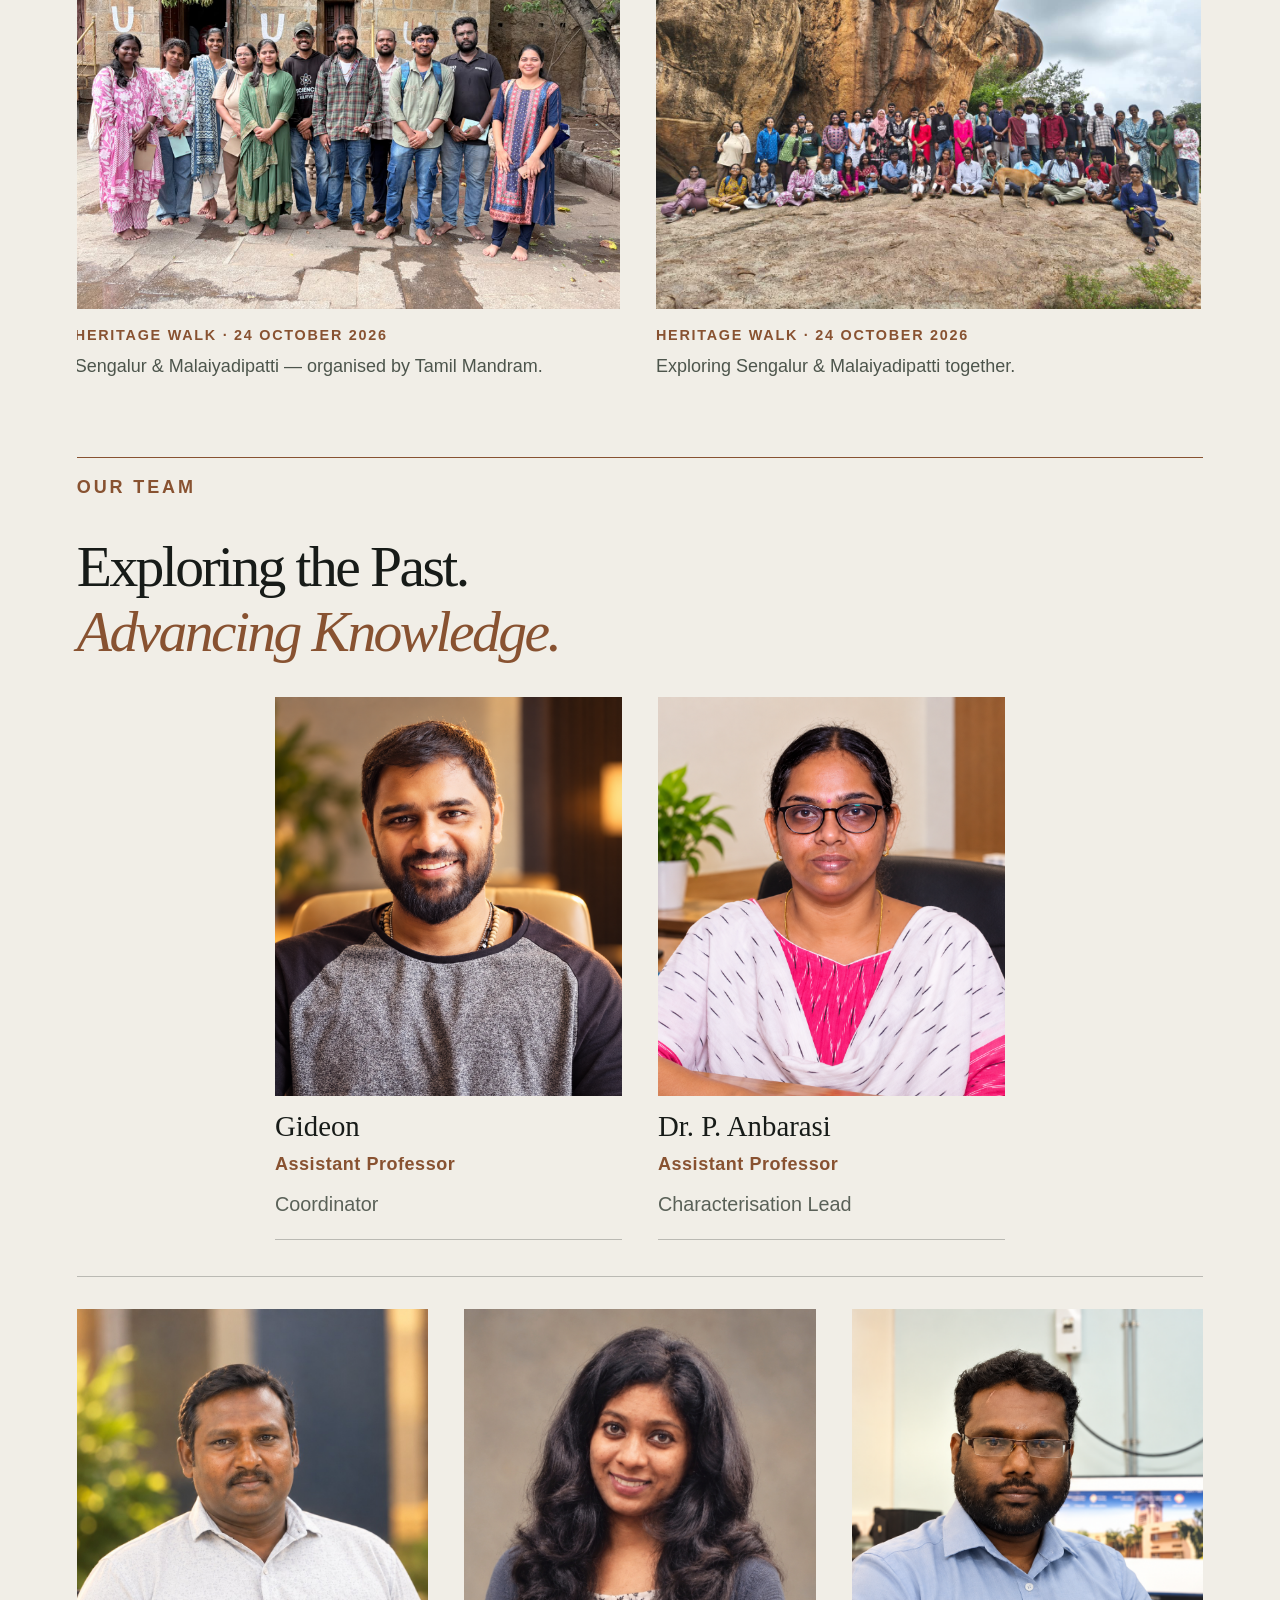
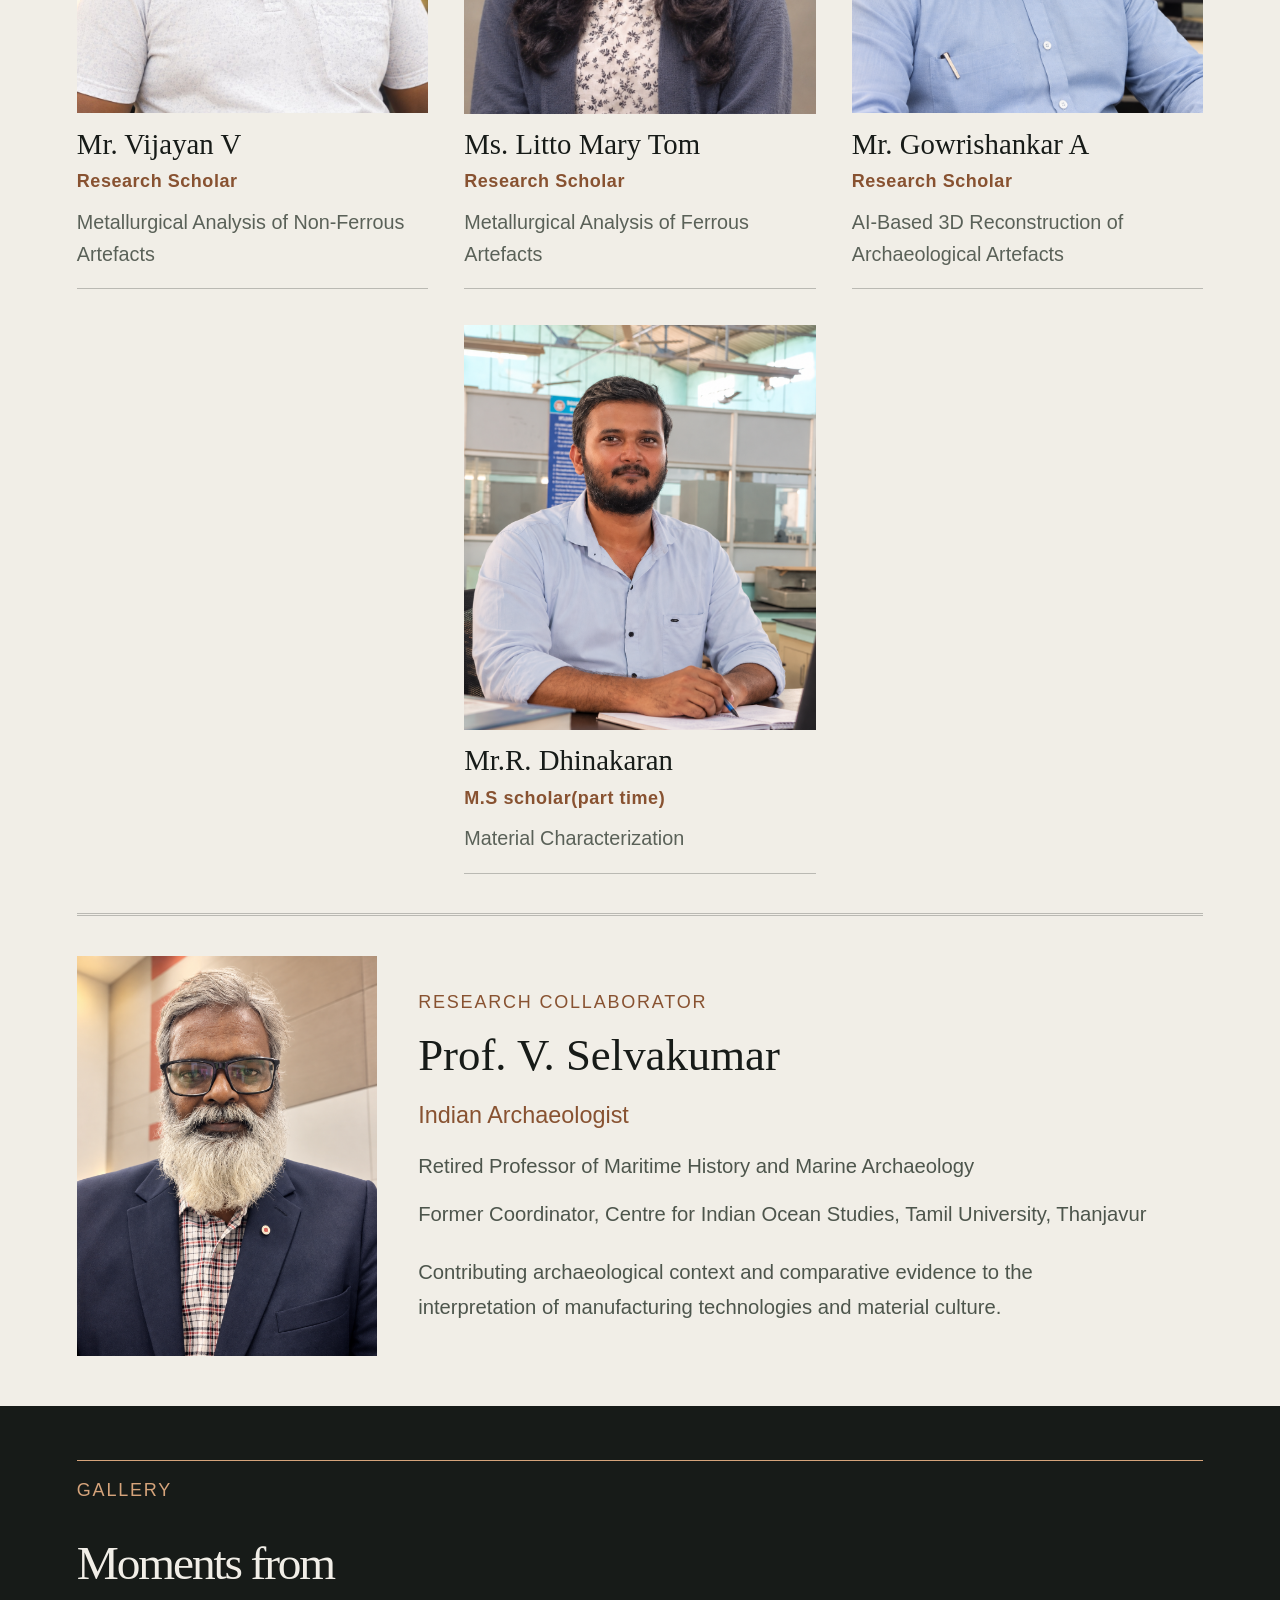
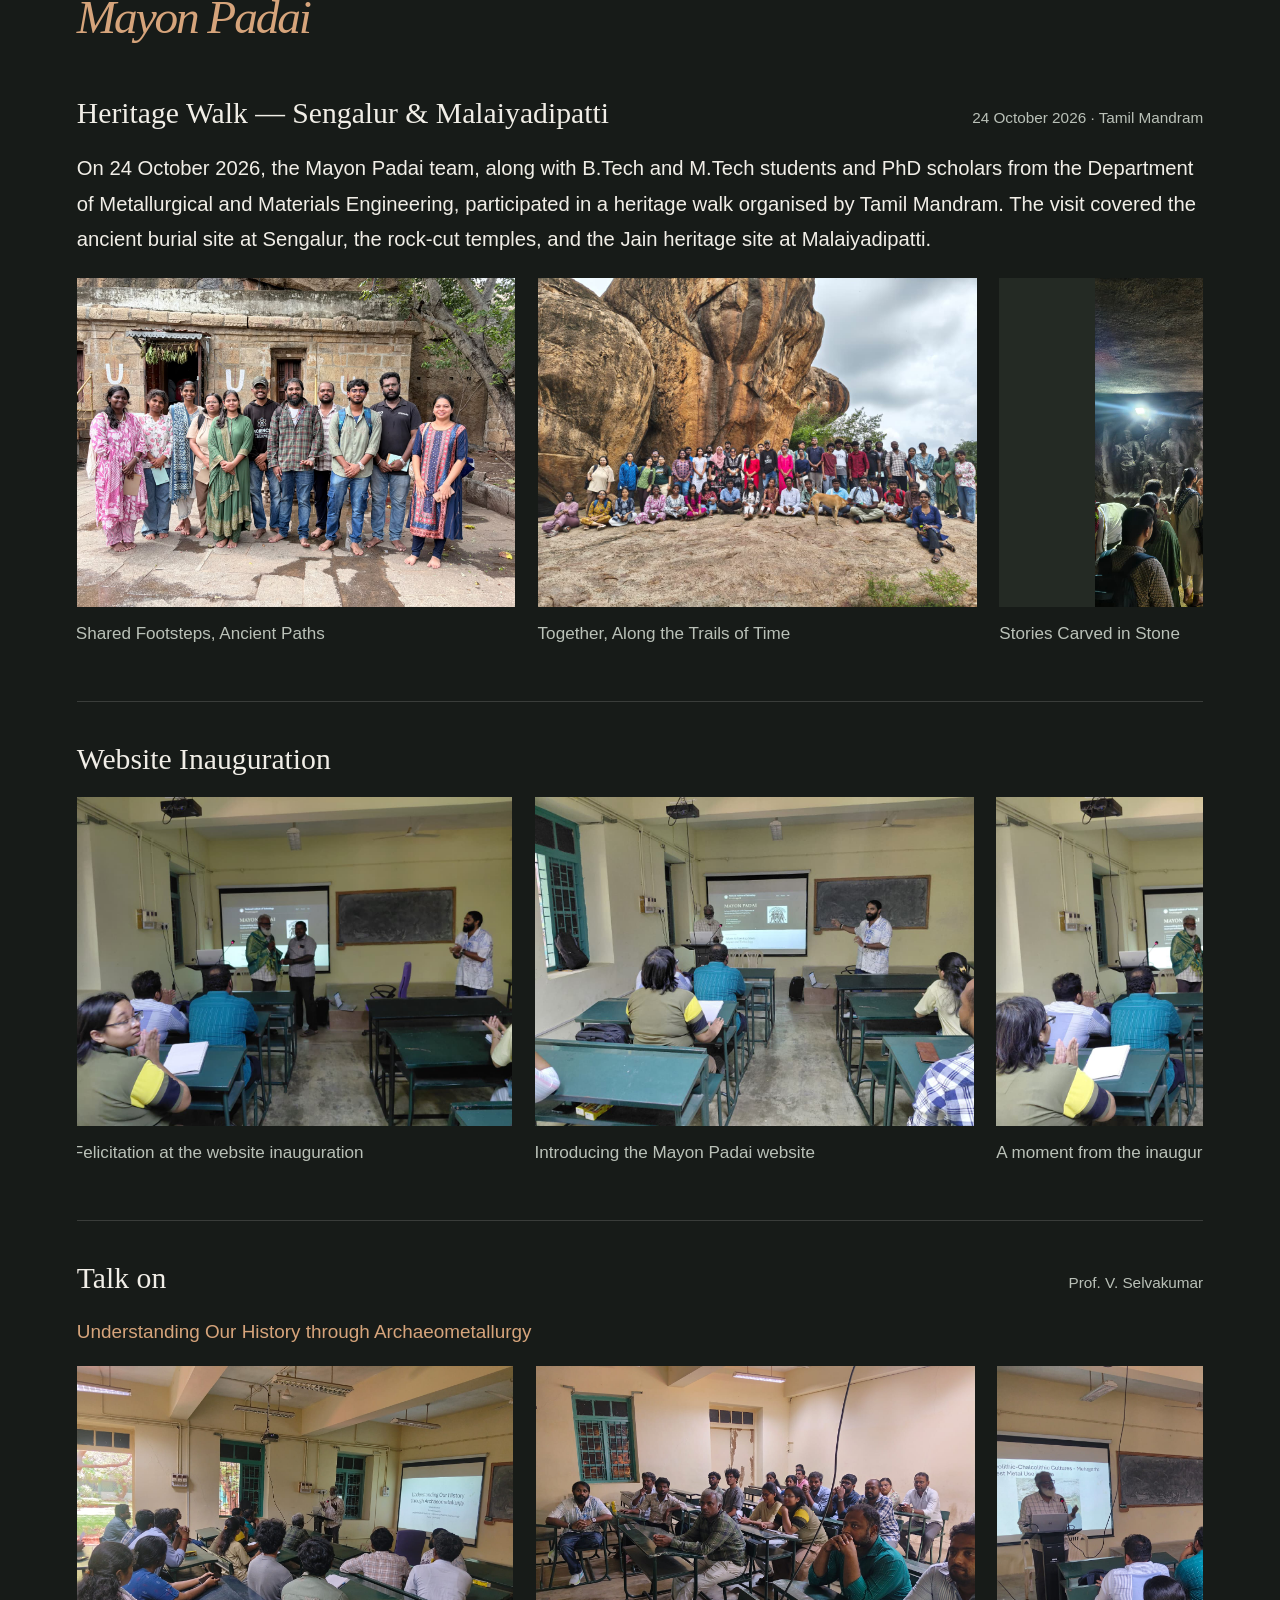
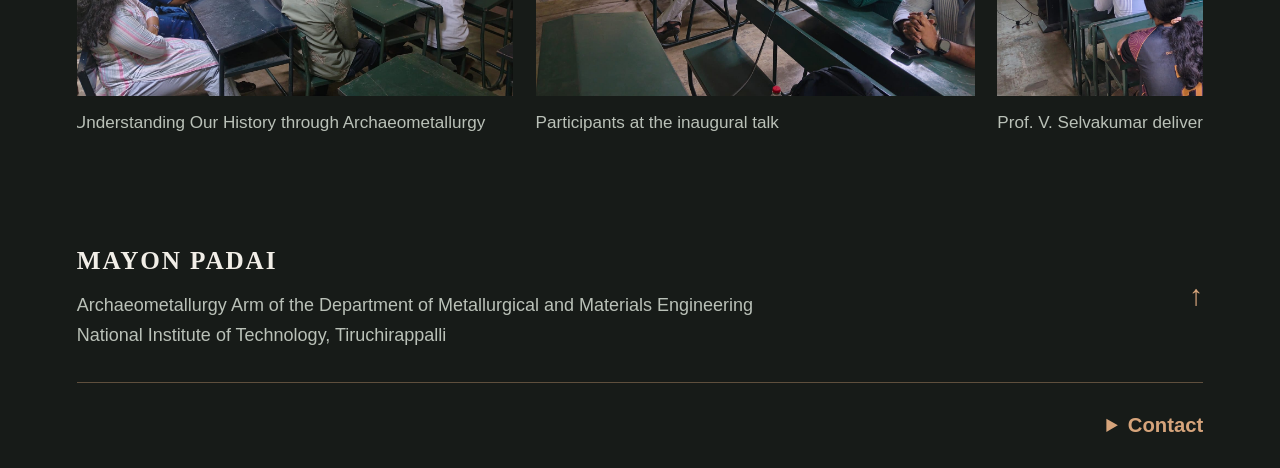
==== commit 14769963: "Keep three recent heritage photos and original details" ====
--- a/index.html
+++ b/index.html
@@ -15,13 +15,9 @@
 <section class="vision-mission light" id="vision-mission" aria-label="Our vision and mission"><div class="wrap vision-mission-grid"><article aria-labelledby="vision-title"><p class="eyebrow">OUR VISION</p><h2 id="vision-title">To Reveal the Technological<br><em>Heritage of Humanity</em></h2><div class="statement-copy"><p>Exclusively through the facts generated by the comprehensive analysis of artefacts, MAYON PADAI envisions advancing the understanding of ancient technologies and offering its insights to current progress.</p></div></article><article aria-labelledby="mission-title"><h2 class="eyebrow" id="mission-title">OUR MISSION</h2><div class="statement-copy"><p>MAYON PADAI intends to coordinate with various archaeological operations across our NATION and provide complete support in the thorough analysis of the excavated artefacts, including composition, microstructure, morphology, and manufacturing evidence. We combine interdisciplinary analysis and computational methods to interpret production technologies and reconstruct plausible forms of incomplete artefacts.</p></div></article></div></section><section class="research wrap" id="research"><p class="eyebrow">OUR RESEARCH</p><div class="section-heading"><h2>Materials. Processes.<br><em>Digital models.</em></h2><p>Experimental evidence.<br>Computational interpretation.</p></div><div class="research-grid"><article><p class="field-label">PROCESS ANALYSIS</p><h3>Archaeometallurgy</h3><p>Ferrous and non-ferrous systems: evaluating evidence of smelting, refining, casting, forging and alloying.</p></article><article><p class="field-label">MATERIALS CHARACTERISATION</p><h3>Composition & structure</h3><p>Composition, phases, microstructure and porosity: investigating relationships between material features and processing.</p></article><article><p class="field-label">COMPUTATIONAL METHODS</p><h3>AI-Based 3D Reconstruction</h3><p>Computer vision, geometric analysis and AI-assisted modelling to analyse features and estimate plausible missing geometry.</p></article></div><p class="research-note">Reconstruction protocol: distinguish measured geometry, scientific interpretation and hypothesised features; validate against available evidence.</p></section>
 <aside class="mayon-note light"><div class="wrap"><p class="mayon-expansion">MAYON – Metallurgy and ArchaeologY Observatory at Nitt</p><p>(Any interpretation other than the above, available elsewhere, is purely accidental.)</p></div></aside>
 <section class="event-feature light" id="activities" aria-labelledby="activities-title"><div class="wrap"><h2 id="activities-title">Recent <em>Activities</em></h2></div><div class="wrap event-feature-grid" tabindex="0" role="region" aria-label="Recent activities photographs">
-<figure><a href="#heritage-walk-gallery"><img src="heritage-walk-07.jpeg" alt="A group photograph during the temple visit" loading="lazy" width="1600" height="1200"></a><figcaption><span>HERITAGE WALK · 24 OCTOBER 2026</span>Shared Footsteps, Ancient Paths</figcaption></figure>
-<figure><a href="#heritage-walk-gallery"><img src="heritage-walk-01.jpeg" alt="Participants gathered beside a rock formation during the heritage walk" loading="lazy" width="1280" height="960"></a><figcaption><span>HERITAGE WALK · 24 OCTOBER 2026</span>Together, Along the Trails of Time</figcaption></figure>
-<figure><a href="#heritage-walk-gallery"><img src="heritage-walk-03.jpeg" alt="Rock-cut temple visited during the heritage walk" loading="lazy" width="1280" height="960"></a><figcaption><span>HERITAGE WALK · 24 OCTOBER 2026</span>Through the Doorways of the Past</figcaption></figure>
-<figure><a href="#heritage-walk-gallery"><img src="heritage-walk-02.jpeg" alt="Stories Carved in Stone" loading="lazy"></a><figcaption><span>HERITAGE WALK · 24 OCTOBER 2026</span>Stories Carved in Stone</figcaption></figure>
-<figure><a href="#heritage-walk-gallery"><img src="heritage-walk-04.jpeg" alt="Jain Cave — A Quiet Echo of the Past" loading="lazy"></a><figcaption><span>HERITAGE WALK · 24 OCTOBER 2026</span>Jain Cave — A Quiet Echo of the Past</figcaption></figure>
-<figure><a href="#heritage-walk-gallery"><img src="heritage-walk-05.jpeg" alt="Fragments of Clay, Traces of Time" loading="lazy"></a><figcaption><span>HERITAGE WALK · 24 OCTOBER 2026</span>Fragments of Clay, Traces of Time</figcaption></figure>
-<figure><a href="#heritage-walk-gallery"><img src="heritage-walk-06.jpeg" alt="Beneath the Timeless Rocks" loading="lazy"></a><figcaption><span>HERITAGE WALK · 24 OCTOBER 2026</span>Beneath the Timeless Rocks</figcaption></figure>
+<figure><a href="#heritage-walk-gallery"><img src="heritage-walk-07.jpeg" alt="A group photograph during the temple visit" loading="lazy" width="1600" height="1200"></a><figcaption><span>HERITAGE WALK · 24 OCTOBER 2026</span>Sengalur &amp; Malaiyadipatti — organised by Tamil Mandram.</figcaption></figure>
+<figure><a href="#heritage-walk-gallery"><img src="heritage-walk-01.jpeg" alt="Participants gathered beside a rock formation during the heritage walk" loading="lazy" width="1280" height="960"></a><figcaption><span>HERITAGE WALK · 24 OCTOBER 2026</span>Exploring Sengalur &amp; Malaiyadipatti together.</figcaption></figure>
+<figure><a href="#heritage-walk-gallery"><img src="heritage-walk-03.jpeg" alt="Rock-cut temple visited during the heritage walk" loading="lazy" width="1280" height="960"></a><figcaption><span>ROCK-CUT TEMPLES</span>A visit to Malaiyadipatti’s architectural heritage.</figcaption></figure>
 <figure><a href="#gallery"><img src="event-06.jpeg" alt="Faculty and scholars gathered for the Mayon Padai website inauguration" loading="lazy" width="1280" height="960"></a><figcaption><span>WEBSITE INAUGURATION</span>Bringing our interdisciplinary work together.</figcaption></figure>
 <figure><a href="#gallery"><img src="event-07.jpeg" alt="Prof. V. Selvakumar presenting the inaugural archaeometallurgy talk" loading="lazy" width="1599" height="1200"></a><figcaption><span>TALK ON</span>Understanding Our History through Archaeometallurgy.</figcaption></figure></div></section><section class="team light" id="team"><div class="wrap"><p class="eyebrow">OUR TEAM</p><h2>Exploring the Past.<br><em>Advancing Knowledge.</em></h2><div class="team-grid faculty-grid">
 <article class="person"><img src="gideon.png" alt="Gideon" width="1254" height="1254" loading="lazy"><h3>Gideon</h3><p class="position">Assistant Professor</p><p>Coordinator</p></article>
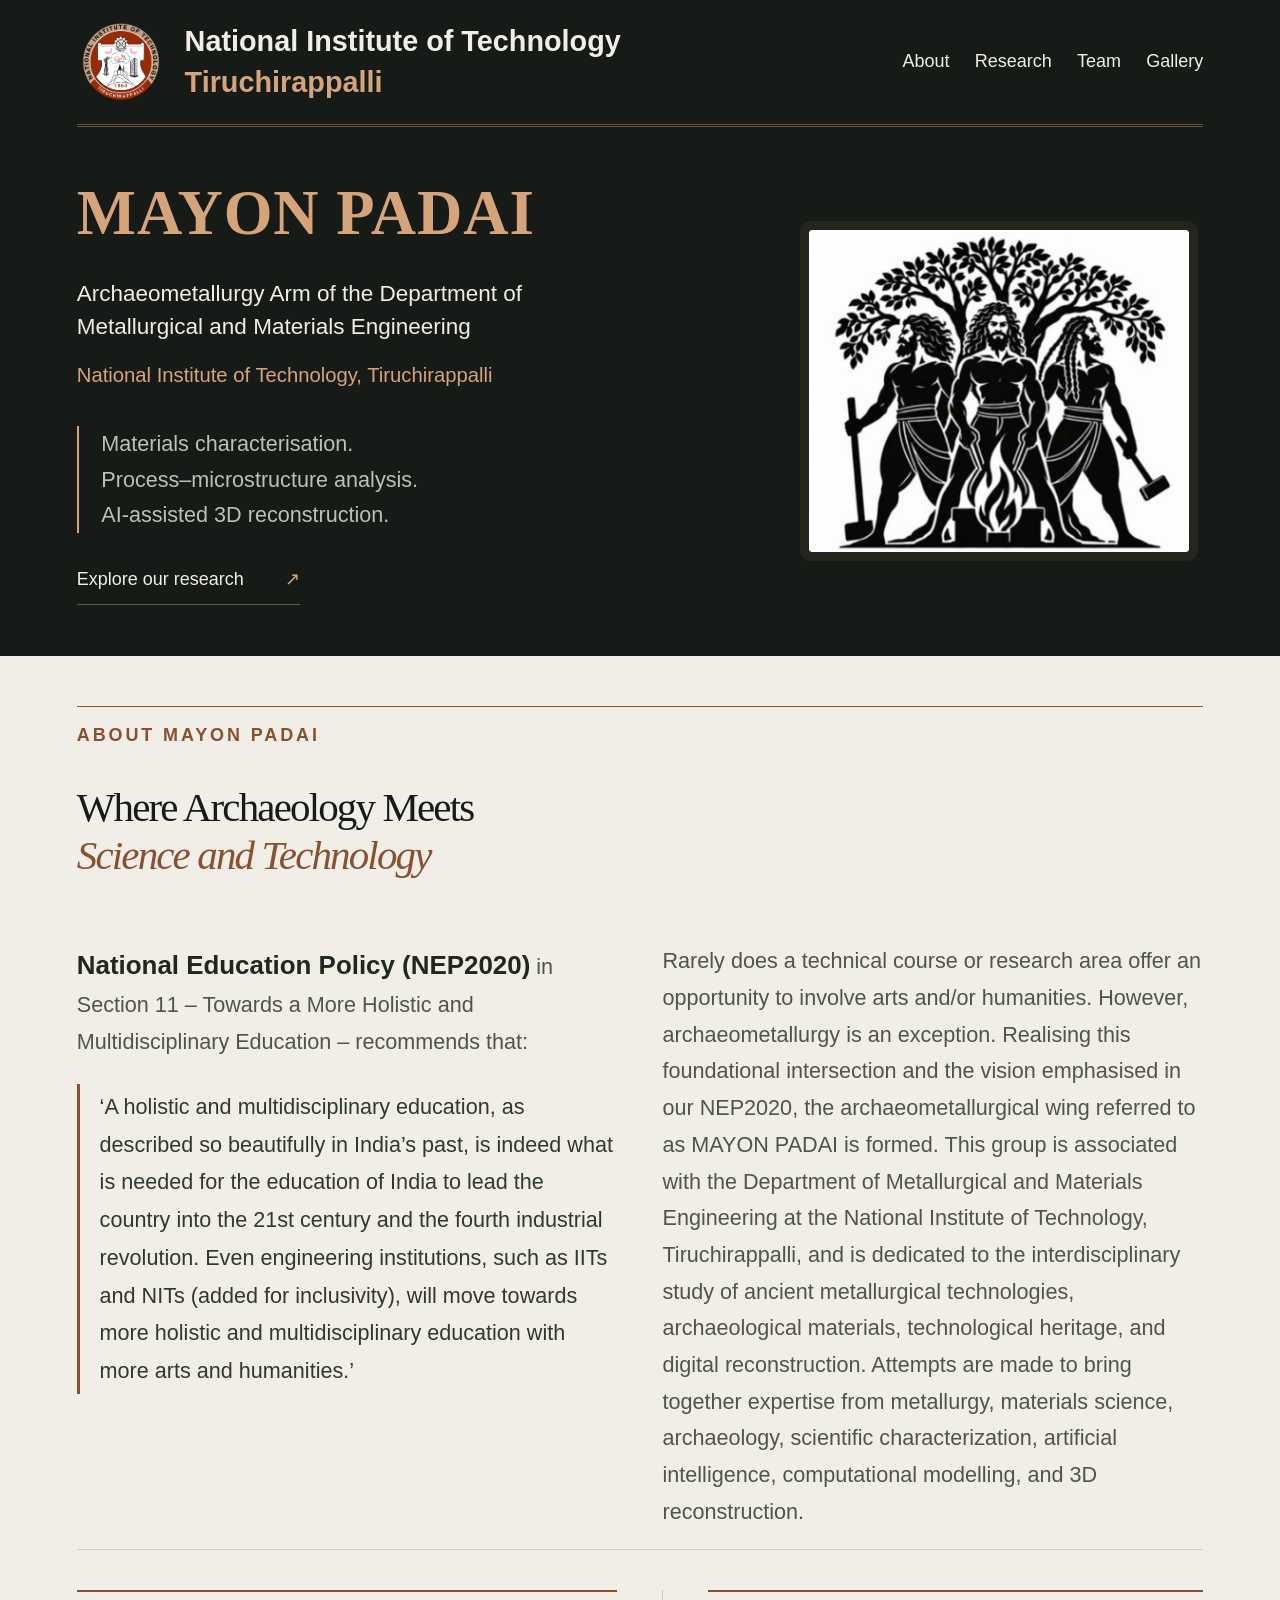
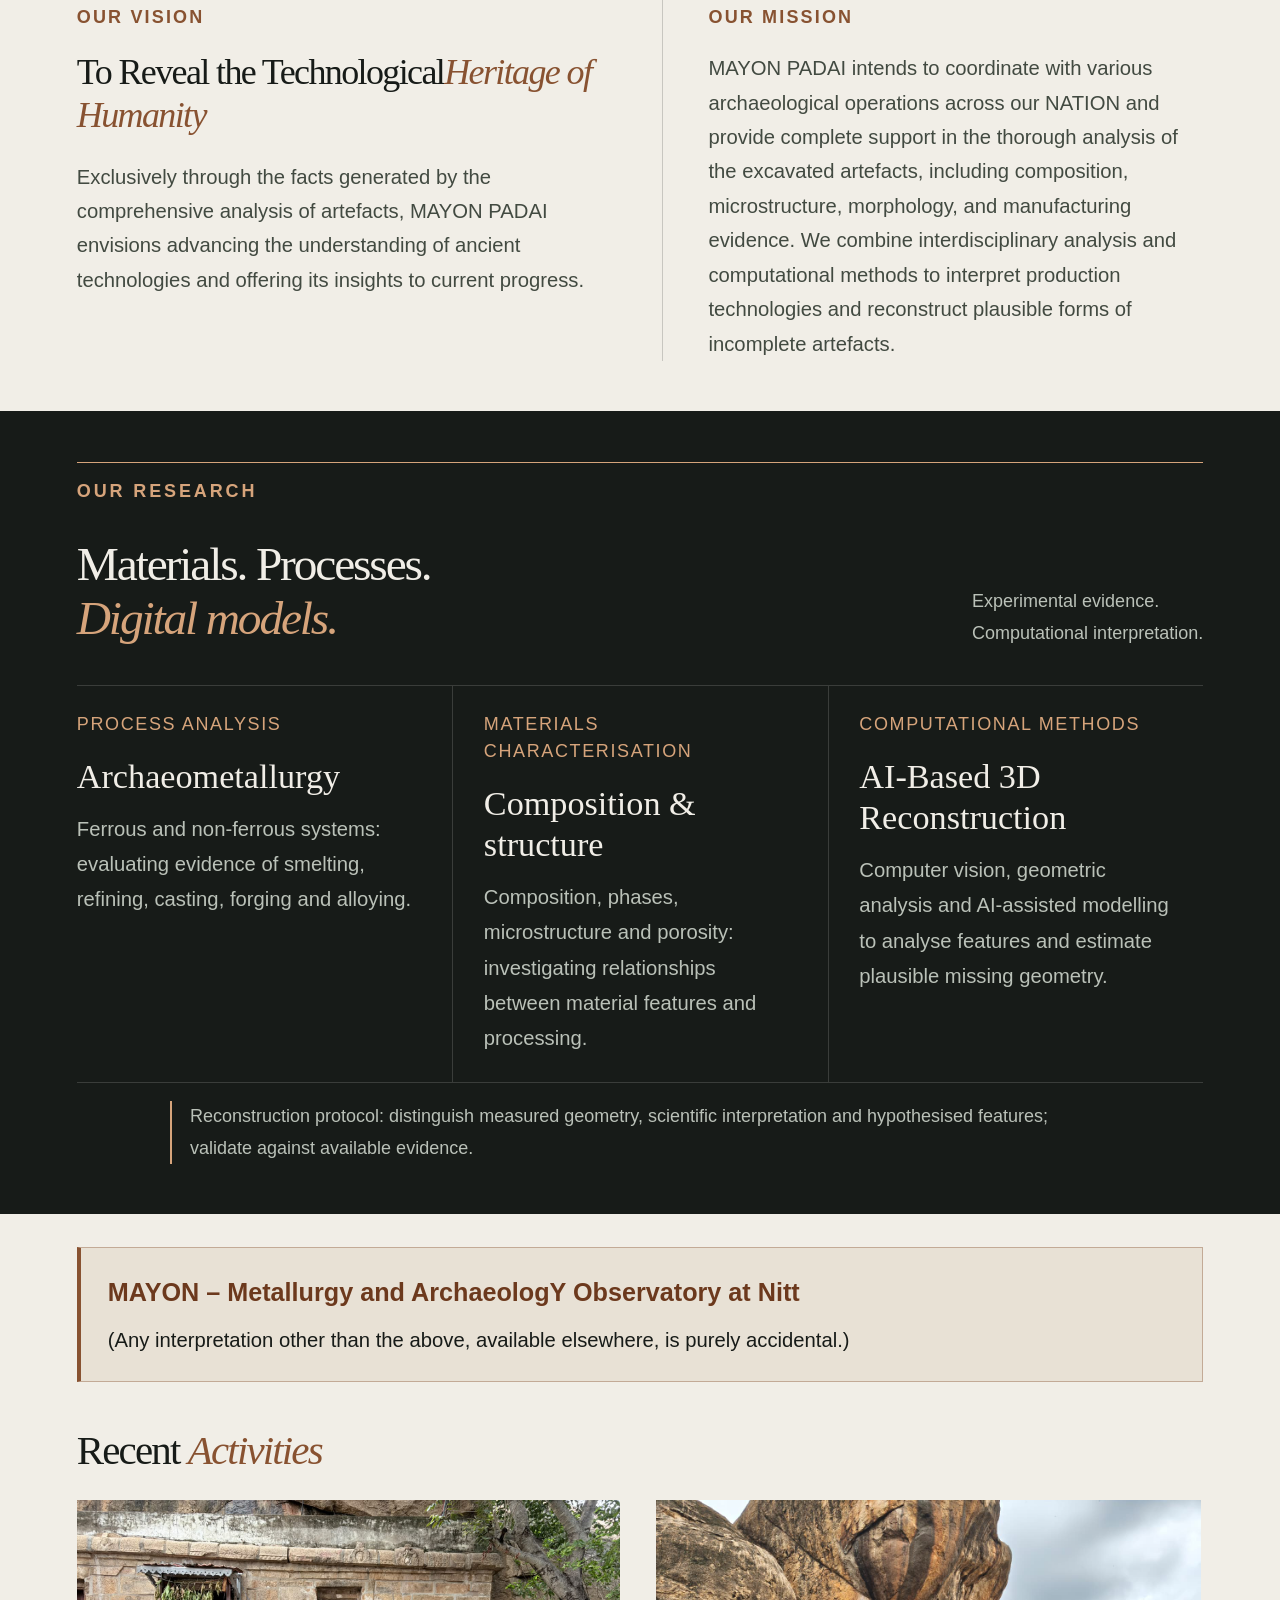
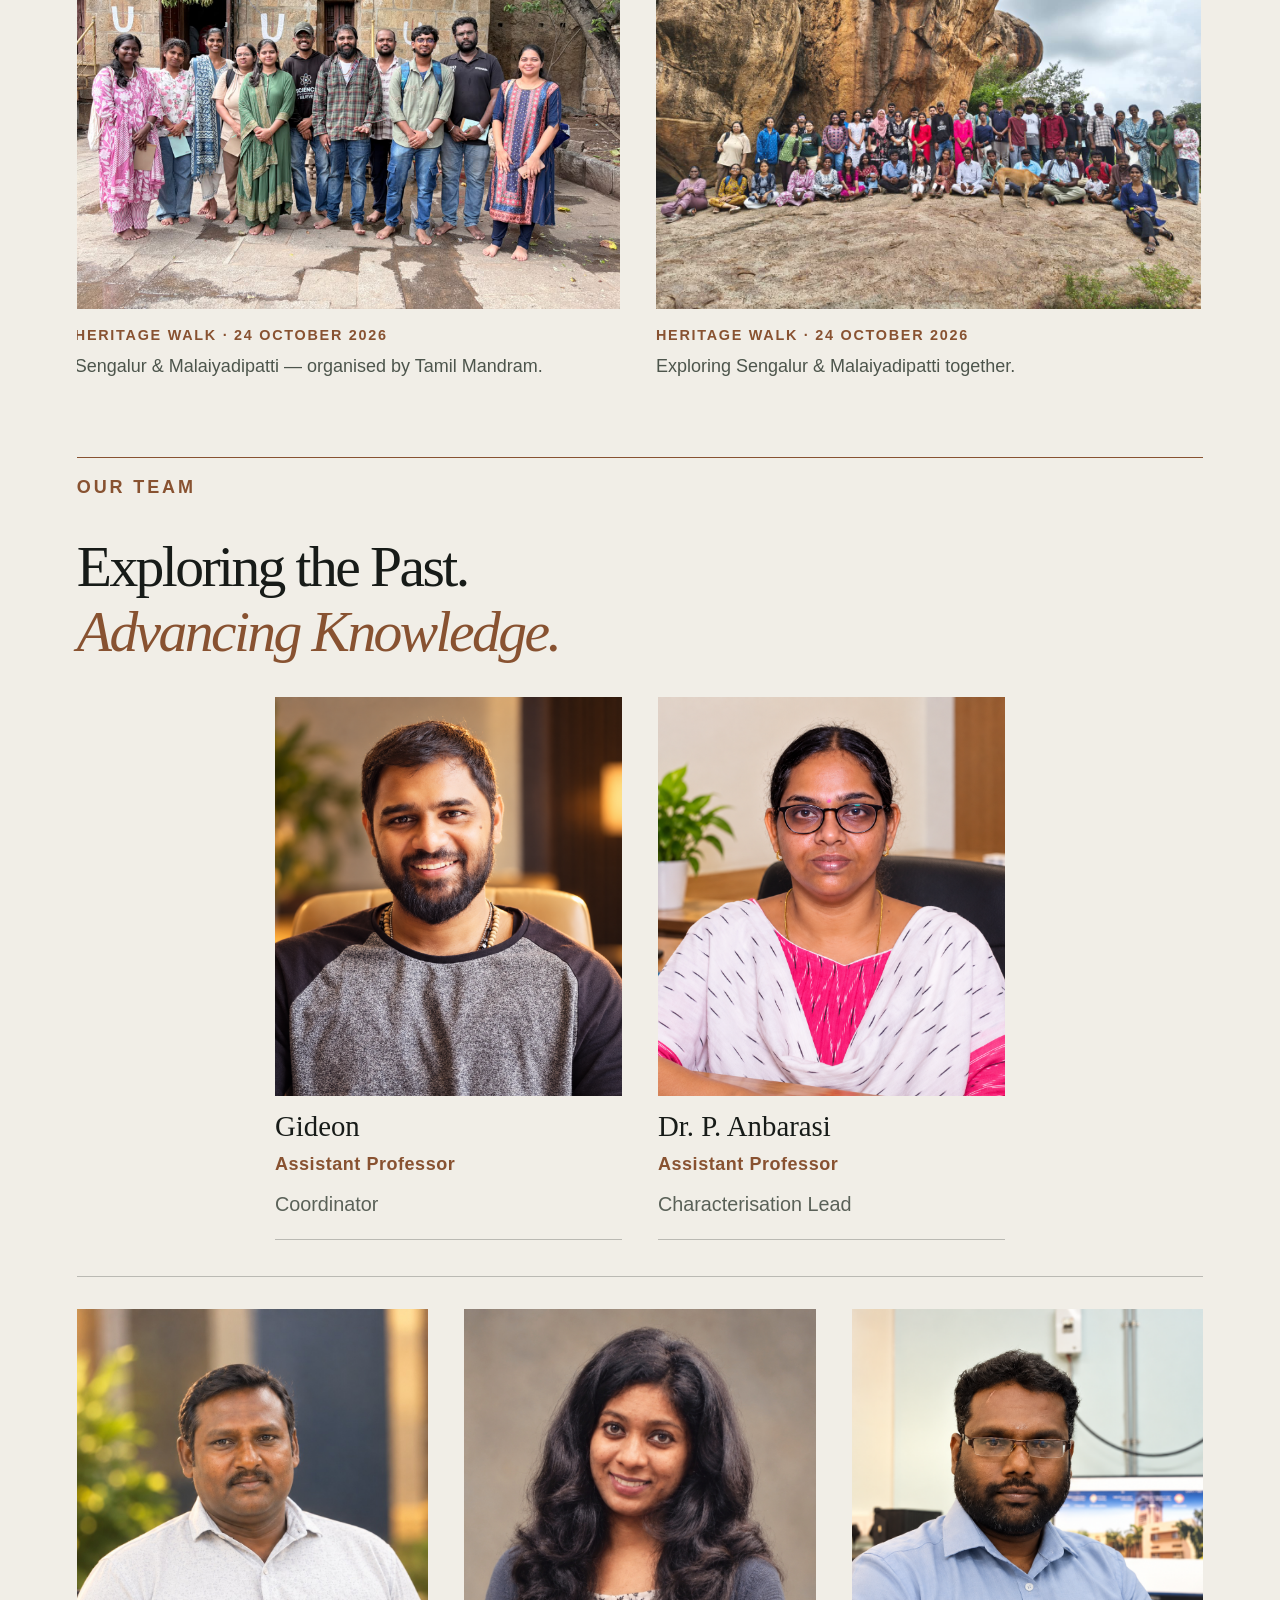
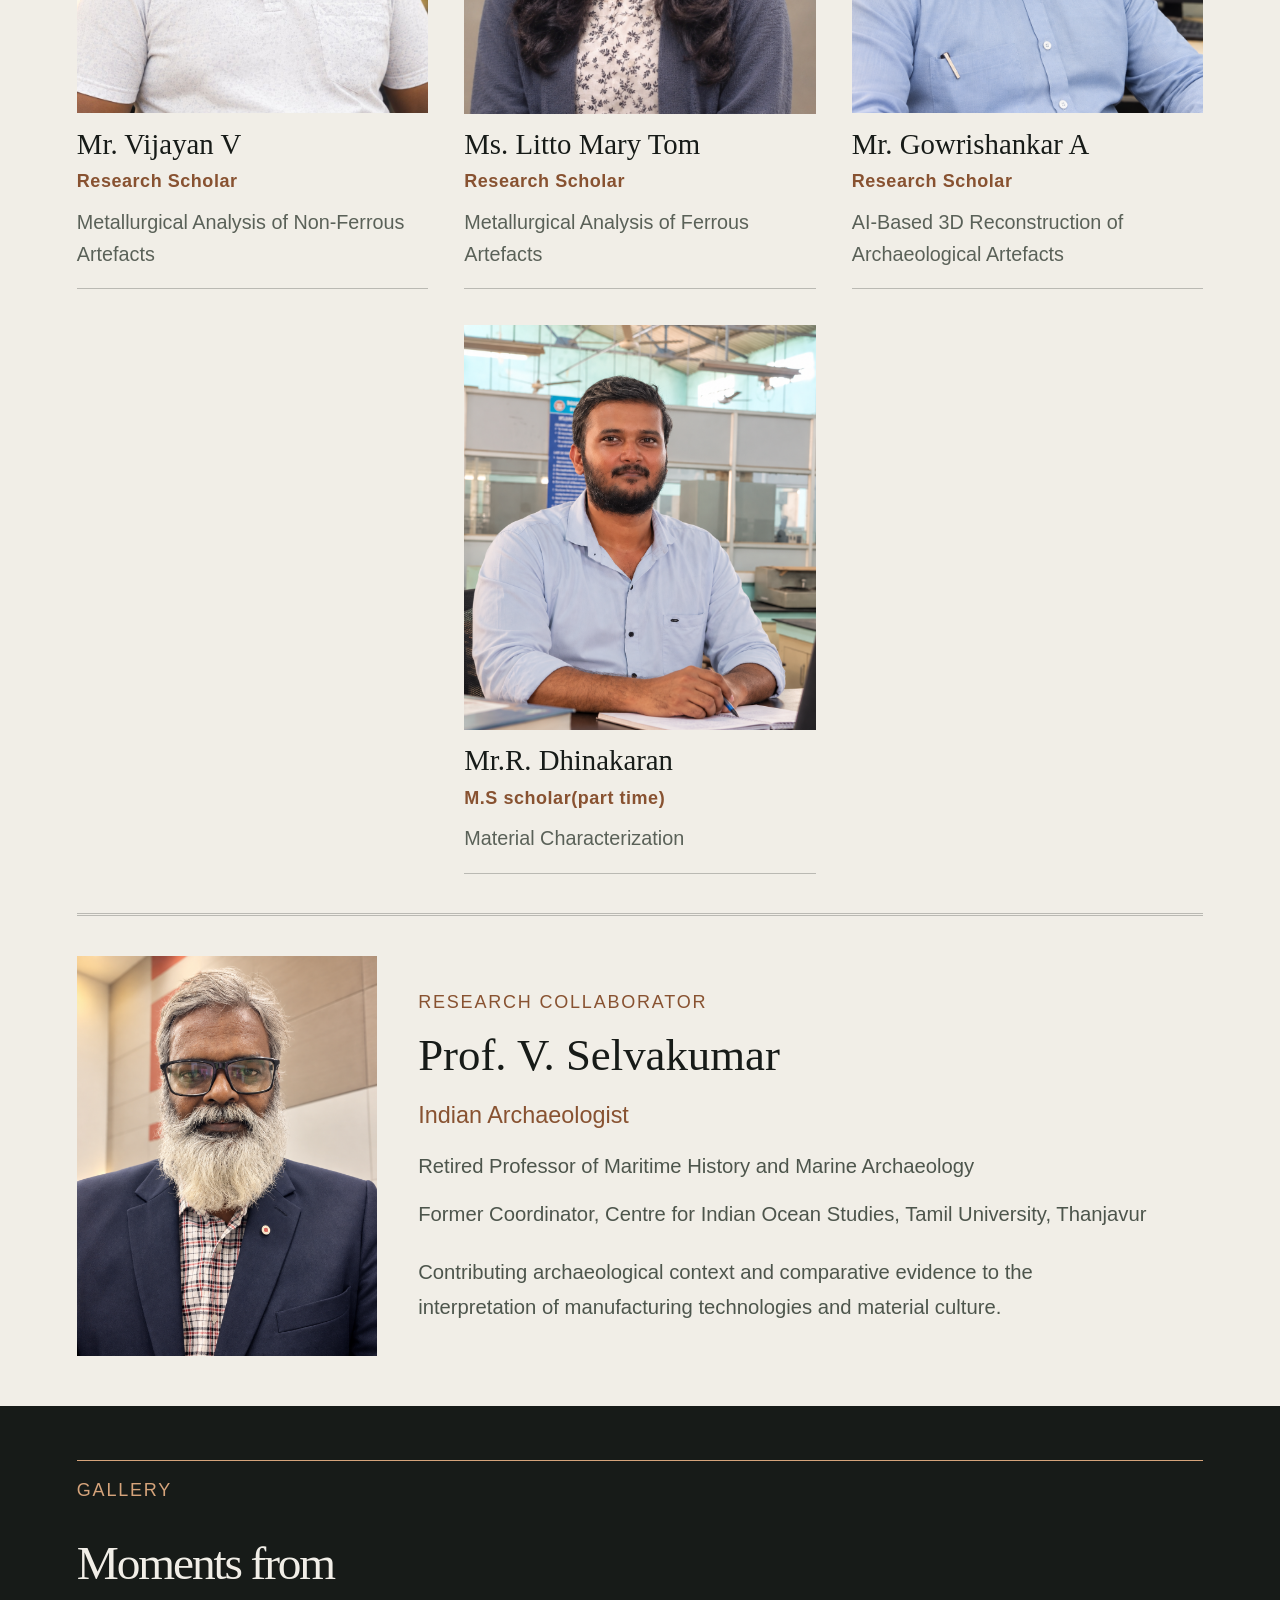
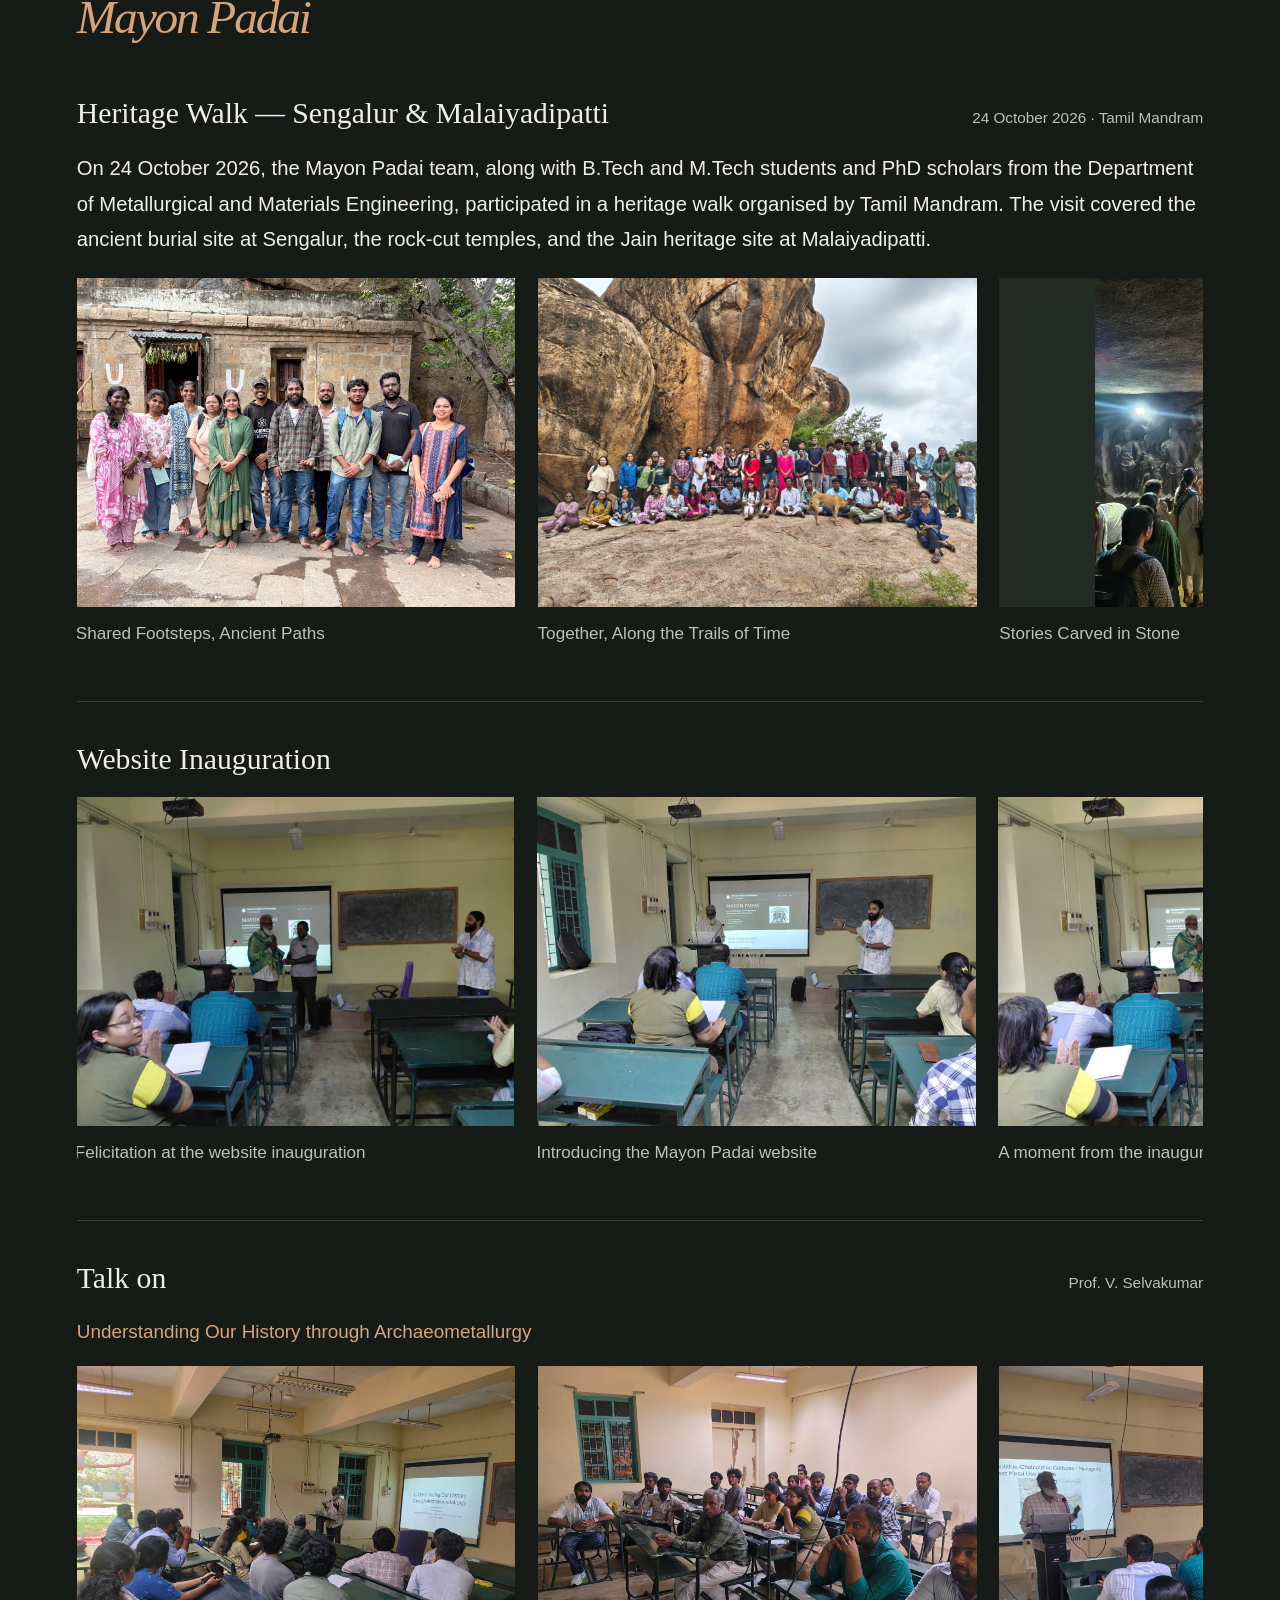
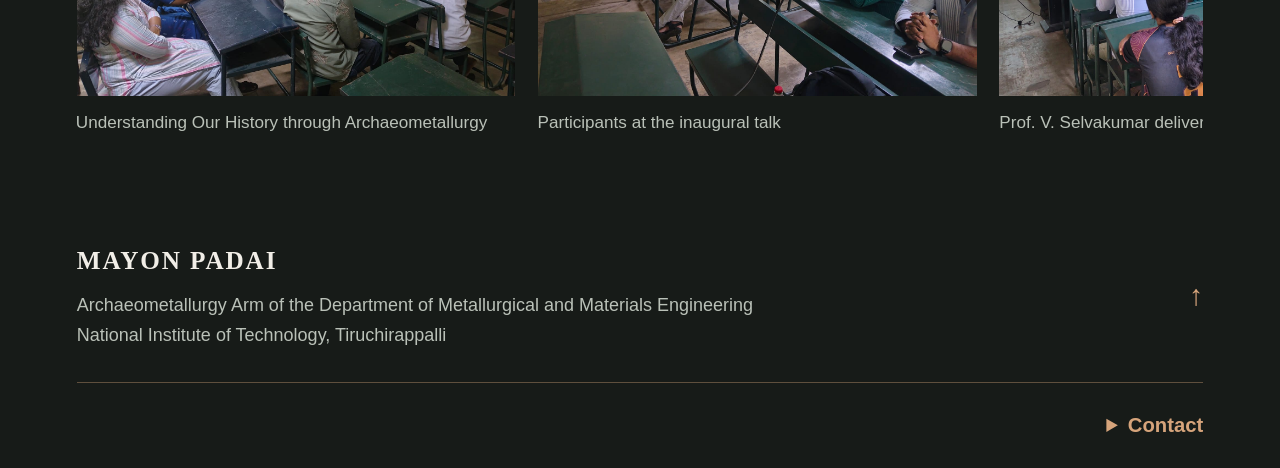
==== commit 28b53e12: "Add two more heritage walk gallery photographs" ====
--- a/index.html
+++ b/index.html
@@ -26,7 +26,7 @@
 <article class="person mary"><img src="litto.jpeg" alt="Ms. Litto Mary Tom" width="1404" height="1120" loading="lazy"><h3>Ms. Litto Mary Tom</h3><p class="position">Research Scholar</p><p>Metallurgical Analysis of Ferrous Artefacts</p></article>
 <article class="person"><img src="gowri.png" alt="Mr. Gowrishankar A" width="1448" height="1086" loading="lazy"><h3>Mr. Gowrishankar A</h3><p class="position">Research Scholar</p><p>AI-Based 3D Reconstruction of Archaeological Artefacts</p></article><article class="person dhinakaran"><img src="DINAKARAN.png" alt="Mr.R. Dhinakaran" width="1087" height="1447" loading="lazy"><h3>Mr.R. Dhinakaran</h3><p class="position">M.S scholar(part time)</p><p>Material Characterization</p></article></div><div class="collaborator"><img src="dr.selvakumar.png" alt="Prof. V. Selvakumar" width="1086" height="1448" loading="lazy"><div><p class="eyebrow">RESEARCH COLLABORATOR</p><h3>Prof. V. Selvakumar</h3><p class="collaborator-role">Indian Archaeologist</p><p>Retired Professor of Maritime History and Marine Archaeology</p><p class="small">Former Coordinator, Centre for Indian Ocean Studies, Tamil University, Thanjavur</p><p class="collaborator-summary">Contributing archaeological context and comparative evidence to the interpretation of manufacturing technologies and material culture.</p></div></div></div></section>
 <section class="gallery wrap" id="gallery" aria-labelledby="gallery-title">
-<p class="eyebrow">GALLERY</p><div class="section-heading"><h2 id="gallery-title">Moments from<br><em>Mayon Padai</em></h2></div><div class="gallery-group" id="heritage-walk-gallery"><div class="gallery-heading"><h3>Heritage Walk — Sengalur &amp; Malaiyadipatti</h3><span><time datetime="2026-10-24">24 October 2026</time> · Tamil Mandram</span></div><p>On 24 October 2026, the Mayon Padai team, along with B.Tech and M.Tech students and PhD scholars from the Department of Metallurgical and Materials Engineering, participated in a heritage walk organised by Tamil Mandram. The visit covered the ancient burial site at Sengalur, the rock-cut temples, and the Jain heritage site at Malaiyadipatti.</p><div class="gallery-rail" tabindex="0" role="region" aria-label="Heritage walk photographs"><figure class="gallery-card"><a href="heritage-walk-07.jpeg" target="_blank" rel="noopener" aria-label="View full photo: A group photograph during the temple visit"><img src="heritage-walk-07.jpeg" alt="A group photograph during the temple visit" loading="lazy" width="1600" height="1200"></a><figcaption>Shared Footsteps, Ancient Paths</figcaption></figure><figure class="gallery-card"><a href="heritage-walk-01.jpeg" target="_blank" rel="noopener" aria-label="View full photo: Participants together during the heritage walk"><img src="heritage-walk-01.jpeg" alt="Participants together during the heritage walk" loading="lazy" width="1280" height="960"></a><figcaption>Together, Along the Trails of Time</figcaption></figure><figure class="gallery-card"><a href="heritage-walk-02.jpeg" target="_blank" rel="noopener" aria-label="View full photo: Exploring the sculptural details inside the rock-cut temple"><img src="heritage-walk-02.jpeg" alt="Exploring the sculptural details inside the rock-cut temple" loading="lazy" width="960" height="1280"></a><figcaption>Stories Carved in Stone</figcaption></figure><figure class="gallery-card"><a href="heritage-walk-03.jpeg" target="_blank" rel="noopener" aria-label="View full photo: Rock-cut temple visited during the heritage walk"><img src="heritage-walk-03.jpeg" alt="Rock-cut temple visited during the heritage walk" loading="lazy" width="1280" height="960"></a><figcaption>Through the Doorways of the Past</figcaption></figure><figure class="gallery-card"><a href="heritage-walk-04.jpeg" target="_blank" rel="noopener" aria-label="View full photo: Jain cave visited during the heritage walk"><img src="heritage-walk-04.jpeg" alt="Jain cave visited during the heritage walk" loading="lazy" width="1280" height="960"></a><figcaption>Jain Cave — A Quiet Echo of the Past</figcaption></figure><figure class="gallery-card"><a href="heritage-walk-05.jpeg" target="_blank" rel="noopener" aria-label="View full photo: Pottery remains observed during the heritage walk"><img src="heritage-walk-05.jpeg" alt="Pottery remains observed during the heritage walk" loading="lazy" width="1280" height="577"></a><figcaption>Fragments of Clay, Traces of Time</figcaption></figure><figure class="gallery-card"><a href="heritage-walk-06.jpeg" target="_blank" rel="noopener" aria-label="View full photo: Exploring the rocky landscape"><img src="heritage-walk-06.jpeg" alt="Exploring the rocky landscape" loading="lazy" width="520" height="1156"></a><figcaption>Beneath the Timeless Rocks</figcaption></figure></div></div>
+<p class="eyebrow">GALLERY</p><div class="section-heading"><h2 id="gallery-title">Moments from<br><em>Mayon Padai</em></h2></div><div class="gallery-group" id="heritage-walk-gallery"><div class="gallery-heading"><h3>Heritage Walk — Sengalur &amp; Malaiyadipatti</h3><span><time datetime="2026-10-24">24 October 2026</time> · Tamil Mandram</span></div><p>On 24 October 2026, the Mayon Padai team, along with B.Tech and M.Tech students and PhD scholars from the Department of Metallurgical and Materials Engineering, participated in a heritage walk organised by Tamil Mandram. The visit covered the ancient burial site at Sengalur, the rock-cut temples, and the Jain heritage site at Malaiyadipatti.</p><div class="gallery-rail" tabindex="0" role="region" aria-label="Heritage walk photographs"><figure class="gallery-card"><a href="heritage-walk-07.jpeg" target="_blank" rel="noopener" aria-label="View full photo: A group photograph during the temple visit"><img src="heritage-walk-07.jpeg" alt="A group photograph during the temple visit" loading="lazy" width="1600" height="1200"></a><figcaption>Shared Footsteps, Ancient Paths</figcaption></figure><figure class="gallery-card"><a href="heritage-walk-01.jpeg" target="_blank" rel="noopener" aria-label="View full photo: Participants together during the heritage walk"><img src="heritage-walk-01.jpeg" alt="Participants together during the heritage walk" loading="lazy" width="1280" height="960"></a><figcaption>Together, Along the Trails of Time</figcaption></figure><figure class="gallery-card"><a href="heritage-walk-02.jpeg" target="_blank" rel="noopener" aria-label="View full photo: Exploring the sculptural details inside the rock-cut temple"><img src="heritage-walk-02.jpeg" alt="Exploring the sculptural details inside the rock-cut temple" loading="lazy" width="960" height="1280"></a><figcaption>Stories Carved in Stone</figcaption></figure><figure class="gallery-card"><a href="heritage-walk-03.jpeg" target="_blank" rel="noopener" aria-label="View full photo: Rock-cut temple visited during the heritage walk"><img src="heritage-walk-03.jpeg" alt="Rock-cut temple visited during the heritage walk" loading="lazy" width="1280" height="960"></a><figcaption>Through the Doorways of the Past</figcaption></figure><figure class="gallery-card"><a href="heritage-walk-04.jpeg" target="_blank" rel="noopener" aria-label="View full photo: Jain cave visited during the heritage walk"><img src="heritage-walk-04.jpeg" alt="Jain cave visited during the heritage walk" loading="lazy" width="1280" height="960"></a><figcaption>Jain Cave — A Quiet Echo of the Past</figcaption></figure><figure class="gallery-card"><a href="heritage-walk-05.jpeg" target="_blank" rel="noopener" aria-label="View full photo: Pottery remains observed during the heritage walk"><img src="heritage-walk-05.jpeg" alt="Pottery remains observed during the heritage walk" loading="lazy" width="1280" height="577"></a><figcaption>Fragments of Clay, Traces of Time</figcaption></figure><figure class="gallery-card"><a href="heritage-walk-06.jpeg" target="_blank" rel="noopener" aria-label="View full photo: Exploring the rocky landscape"><img src="heritage-walk-06.jpeg" alt="Exploring the rocky landscape" loading="lazy" width="520" height="1156"></a><figcaption>Beneath the Timeless Rocks</figcaption></figure><figure class="gallery-card"><a href="heritage-walk-08.jpeg" target="_blank" rel="noopener" aria-label="View full photo: Stone sculpture observed during the heritage walk"><img src="heritage-walk-08.jpeg" alt="Stone sculpture observed during the heritage walk" loading="lazy" width="960" height="1280"></a><figcaption>A Figure in Stone, An Echo of Time</figcaption></figure><figure class="gallery-card"><a href="heritage-walk-09.jpeg" target="_blank" rel="noopener" aria-label="View full photo: Participants walking along a path during the heritage visit"><img src="heritage-walk-09.jpeg" alt="Participants walking along a path during the heritage visit" loading="lazy" width="960" height="1280"></a><figcaption>Following the Footsteps of the Past</figcaption></figure></div></div>
 <div class="gallery-group"><div class="gallery-heading"><h3>Website Inauguration</h3></div><div class="gallery-rail" tabindex="0" role="region" aria-label="Website inauguration photographs"><figure class="gallery-card"><a href="event-01.jpeg" target="_blank" rel="noopener" aria-label="View full photo: Felicitation at the website inauguration"><img src="event-01.jpeg" alt="Felicitation at the website inauguration" loading="lazy" width="1280" height="960"></a><figcaption>Felicitation at the website inauguration</figcaption></figure>
 <figure class="gallery-card"><a href="event-02.jpeg" target="_blank" rel="noopener" aria-label="View full photo: Introducing the Mayon Padai website"><img src="event-02.jpeg" alt="Introducing the Mayon Padai website" loading="lazy" width="1280" height="960"></a><figcaption>Introducing the Mayon Padai website</figcaption></figure>
 <figure class="gallery-card"><a href="event-03.jpeg" target="_blank" rel="noopener" aria-label="View full photo: A moment from the inauguration"><img src="event-03.jpeg" alt="A moment from the inauguration" loading="lazy" width="1280" height="960"></a><figcaption>A moment from the inauguration</figcaption></figure>
